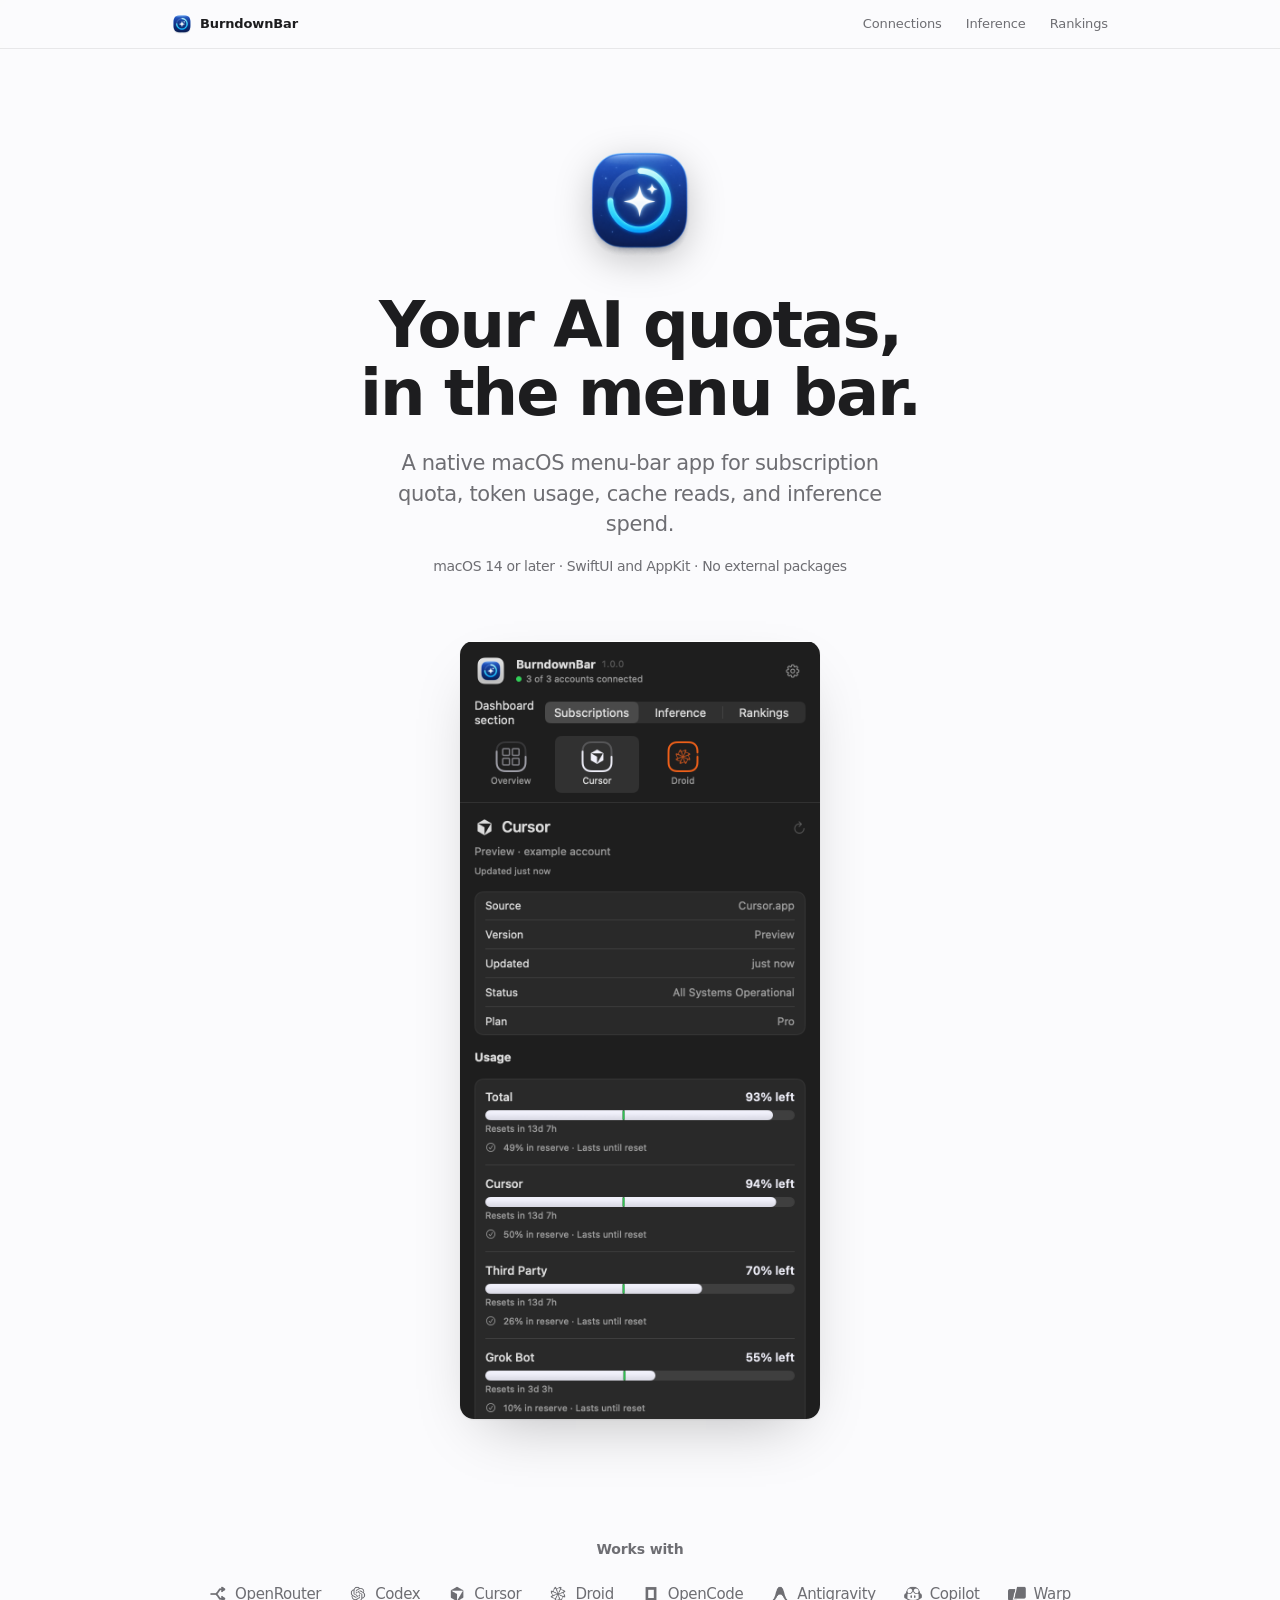
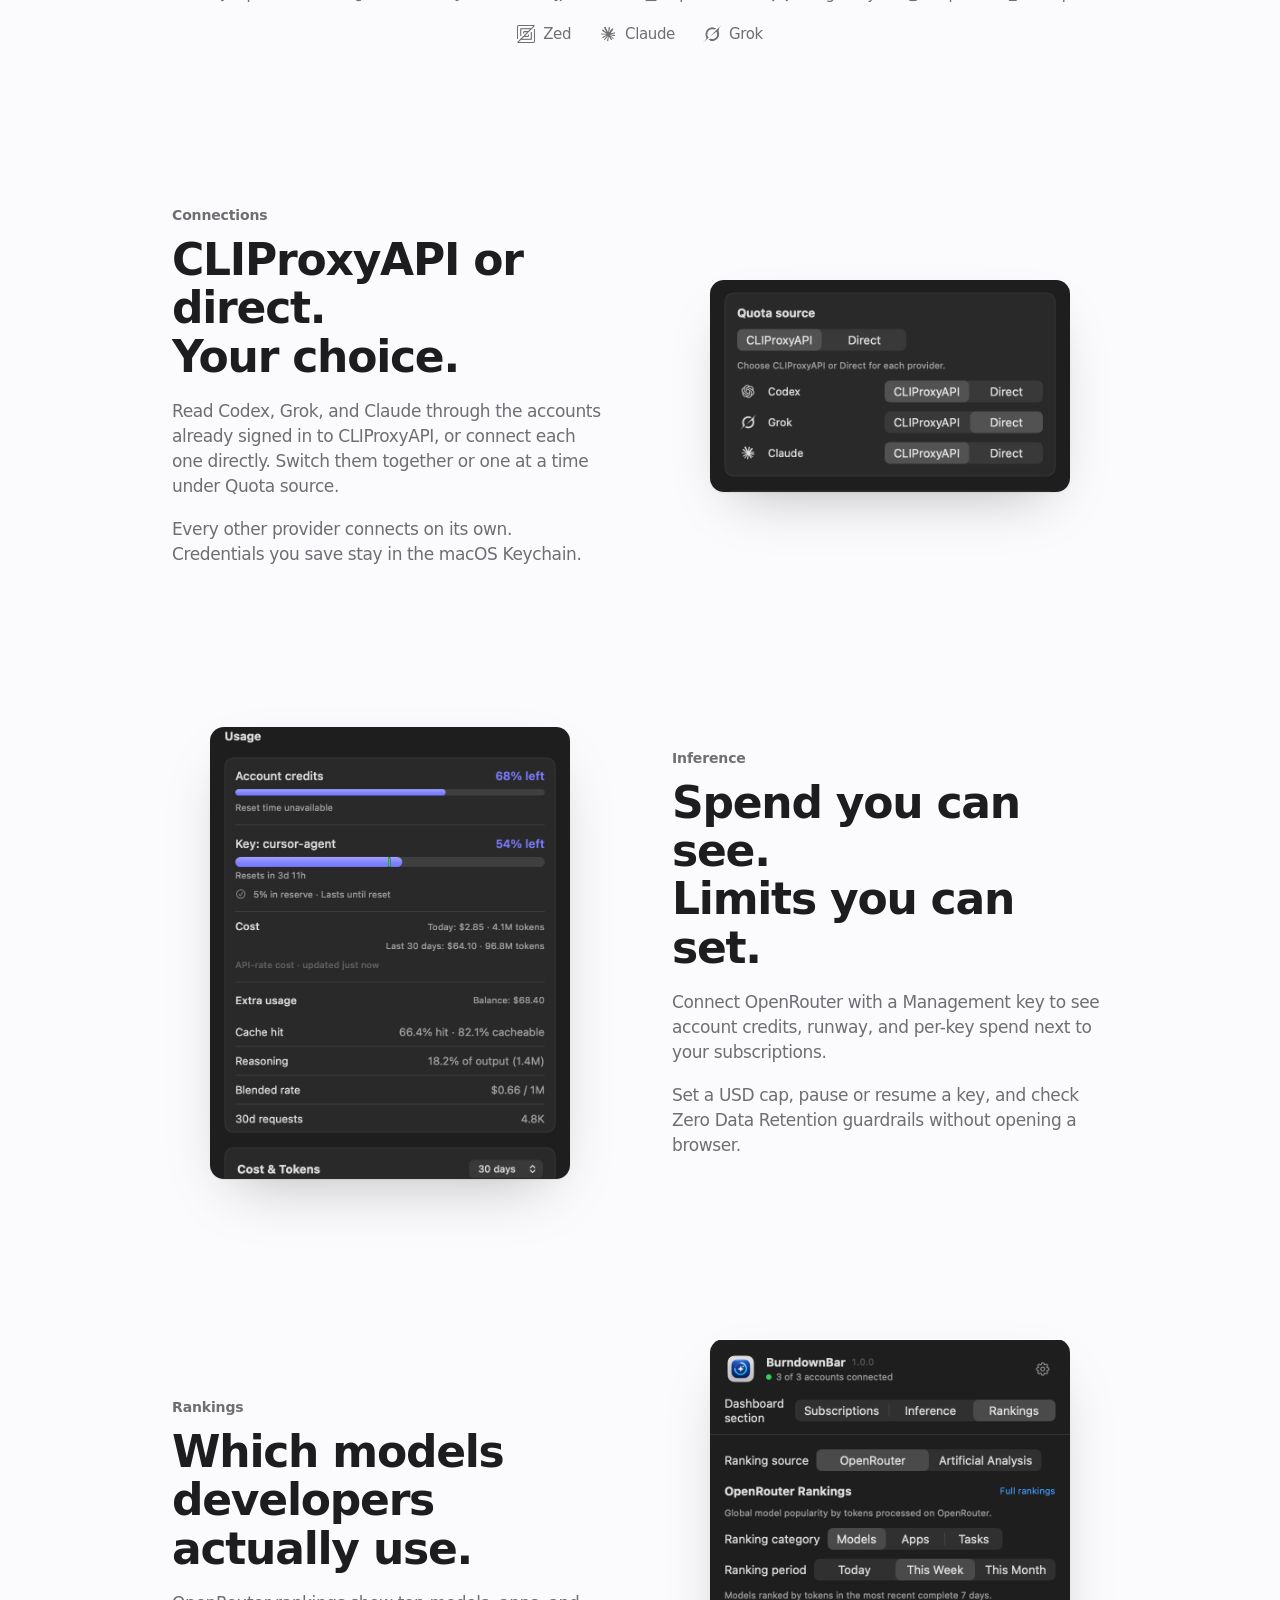
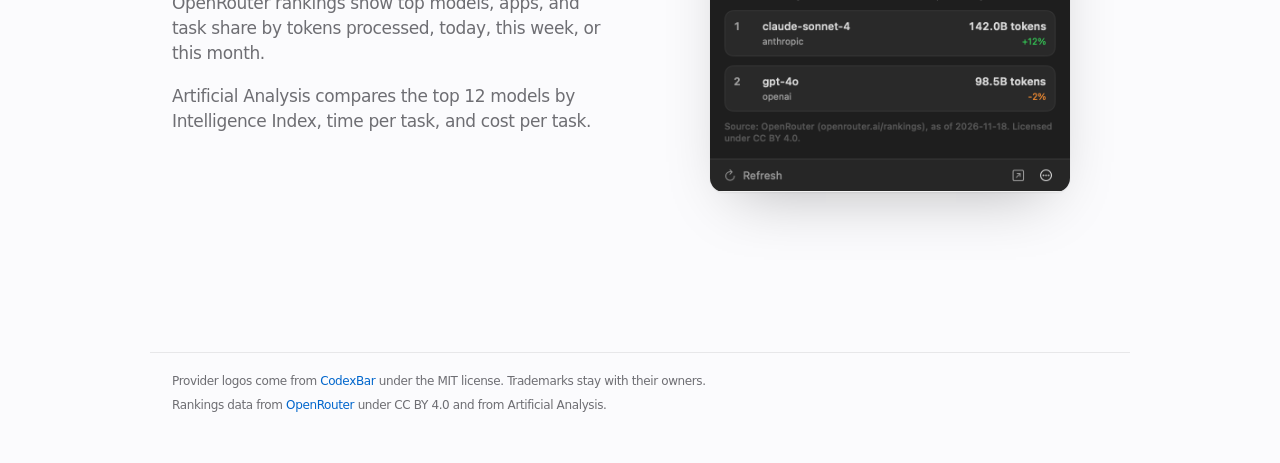
==== site/index.html @ 6856c111 "Add static developer website with Cloudflare publish setup Co-authored-by: Cursor <cursoragent@curso" ====
<!DOCTYPE html>
<html lang="en">
<head>
  <meta charset="utf-8">
  <meta name="viewport" content="width=device-width, initial-scale=1">
  <title>BurndownBar</title>
  <meta name="description" content="A native macOS menu-bar app for subscription quota, token usage, cache reads, and inference spend.">
  <meta name="color-scheme" content="light dark">
  <link rel="icon" href="images/app-icon.png">
  <link rel="stylesheet" href="site.css">
</head>
<body>
  <nav class="bar">
    <div class="bar-inner">
      <a class="brand" href="#top">
        <img src="images/app-icon.png" alt="" width="20" height="20">
        BurndownBar
      </a>
      <div class="links">
        <a href="#sources">Connections</a>
        <a href="#inference">Inference</a>
        <a href="#rankings">Rankings</a>
      </div>
    </div>
  </nav>

  <main id="top">
    <header class="hero">
      <img class="hero-icon" src="images/app-icon.png" alt="" width="112" height="112">
      <h1>Your AI quotas,<br>in the menu bar.</h1>
      <p class="lede">A native macOS menu-bar app for subscription quota, token usage, cache reads, and inference spend.</p>
      <p class="meta">macOS 14 or later · SwiftUI and AppKit · No external packages</p>
      <figure class="shot hero-shot">
        <div class="window crop crop-overview">
          <img src="images/screenshots/cursor.png?v=1.0.0" alt="Subscriptions — Cursor quota bars and reset countdowns" width="796" height="2856">
        </div>
      </figure>
    </header>

    <section class="providers" aria-label="Supported providers">
      <p class="eyebrow">Works with</p>
      <ul>
        <li><span class="logo" style="--icon: url(images/providers/openrouter.png)"></span>OpenRouter</li>
        <li><span class="logo" style="--icon: url(images/providers/codex.png)"></span>Codex</li>
        <li><span class="logo" style="--icon: url(images/providers/cursor.png)"></span>Cursor</li>
        <li><span class="logo" style="--icon: url(images/providers/factory.png)"></span>Droid</li>
        <li><span class="logo" style="--icon: url(images/providers/opencode.png)"></span>OpenCode</li>
        <li><span class="logo" style="--icon: url(images/providers/antigravity.png)"></span>Antigravity</li>
        <li><span class="logo" style="--icon: url(images/providers/copilot.png)"></span>Copilot</li>
        <li><span class="logo" style="--icon: url(images/providers/warp.png)"></span>Warp</li>
        <li><span class="logo" style="--icon: url(images/providers/zed.png)"></span>Zed</li>
        <li><span class="logo" style="--icon: url(images/providers/claude.png)"></span>Claude</li>
        <li><span class="logo" style="--icon: url(images/providers/grok.png)"></span>Grok</li>
      </ul>
    </section>

    <section class="feature" id="sources">
      <div class="copy">
        <p class="eyebrow">Connections</p>
        <h2>CLIProxyAPI or direct.<br>Your choice.</h2>
        <p>Read Codex, Grok, and Claude through the accounts already signed in to CLIProxyAPI, or connect each one directly. Switch them together or one at a time under Quota source.</p>
        <p>Every other provider connects on its own. Credentials you save stay in the macOS Keychain.</p>
      </div>
      <figure class="shot">
        <div class="window crop crop-sources">
          <img src="images/screenshots/preferences.png?v=1.0.0" alt="Preferences — Quota source set per provider" width="796" height="2312">
        </div>
      </figure>
    </section>

    <section class="feature reverse" id="inference">
      <div class="copy">
        <p class="eyebrow">Inference</p>
        <h2>Spend you can see.<br>Limits you can set.</h2>
        <p>Connect OpenRouter with a Management key to see account credits, runway, and per-key spend next to your subscriptions.</p>
        <p>Set a USD cap, pause or resume a key, and check Zero Data Retention guardrails without opening a browser.</p>
      </div>
      <figure class="shot">
        <div class="window crop crop-inference">
          <img src="images/screenshots/openrouter.png?v=1.0.0" alt="OpenRouter — Credits and key quotas" width="796" height="3502">
        </div>
      </figure>
    </section>

    <section class="feature" id="rankings">
      <div class="copy">
        <p class="eyebrow">Rankings</p>
        <h2>Which models<br>developers actually use.</h2>
        <p>OpenRouter rankings show top models, apps, and task share by tokens processed, today, this week, or this month.</p>
        <p>Artificial Analysis compares the top 12 models by Intelligence Index, time per task, and cost per task.</p>
      </div>
      <figure class="shot">
        <div class="window">
          <img src="images/screenshots/rankings.png?v=1.0.0" alt="Rankings — OpenRouter and Artificial Analysis sources" width="796" height="1002">
        </div>
      </figure>
    </section>
  </main>

  <footer>
    <p>Provider logos come from <a href="https://github.com/steipete/CodexBar/tree/main/Sources/CodexBar/Resources">CodexBar</a> under the MIT license. Trademarks stay with their owners.</p>
    <p>Rankings data from <a href="https://openrouter.ai/rankings">OpenRouter</a> under CC BY 4.0 and from Artificial Analysis.</p>
  </footer>
</body>
</html>
---- site/site.css ----
:root {
  --bg: #fbfbfd;
  --surface: #ffffff;
  --text: #1d1d1f;
  --muted: #6e6e73;
  --hairline: rgba(0, 0, 0, 0.08);
  --bar: rgba(251, 251, 253, 0.72);
  --link: #0066cc;
  --shadow: 0 1px 2px rgba(0, 0, 0, 0.06), 0 24px 60px -24px rgba(0, 0, 0, 0.28);
}

@media (prefers-color-scheme: dark) {
  :root {
    --bg: #000000;
    --surface: #161617;
    --text: #f5f5f7;
    --muted: #86868b;
    --hairline: rgba(255, 255, 255, 0.1);
    --bar: rgba(22, 22, 23, 0.72);
    --link: #2997ff;
    --shadow: 0 0 0 1px rgba(255, 255, 255, 0.06), 0 24px 60px -24px rgba(0, 0, 0, 0.9);
  }
}

* { box-sizing: border-box; }

html { scroll-behavior: smooth; scroll-padding-top: 64px; }

body {
  margin: 0;
  background: var(--bg);
  color: var(--text);
  font: 17px/1.47 -apple-system, BlinkMacSystemFont, "SF Pro Text", ui-sans-serif, system-ui, sans-serif;
  letter-spacing: -0.022em;
  -webkit-font-smoothing: antialiased;
}

h1, h2, p, ul, figure { margin: 0; }

a { color: var(--link); text-decoration: none; }
a:hover { text-decoration: underline; }

/* Menu bar */

.bar {
  position: sticky;
  top: 0;
  z-index: 10;
  background: var(--bar);
  backdrop-filter: saturate(180%) blur(20px);
  -webkit-backdrop-filter: saturate(180%) blur(20px);
  border-bottom: 1px solid var(--hairline);
}

.bar-inner {
  max-width: 980px;
  height: 48px;
  margin: 0 auto;
  padding: 0 22px;
  display: flex;
  align-items: center;
  justify-content: space-between;
  font-size: 13px;
  letter-spacing: -0.01em;
}

.brand {
  display: flex;
  align-items: center;
  gap: 8px;
  color: var(--text);
  font-weight: 600;
}

.links { display: flex; gap: 24px; }
.links a { color: var(--muted); }
.links a:hover { color: var(--text); text-decoration: none; }

/* Hero */

.hero {
  padding: 96px 22px 0;
  text-align: center;
}

.hero-icon {
  width: 112px;
  height: 112px;
  filter: drop-shadow(0 10px 18px rgba(0, 0, 0, 0.22));
}

h1 {
  margin-top: 28px;
  font-size: clamp(40px, 7vw, 64px);
  line-height: 1.06;
  font-weight: 600;
  letter-spacing: -0.03em;
}

.lede {
  max-width: 34rem;
  margin: 20px auto 0;
  font-size: clamp(19px, 2.2vw, 21px);
  color: var(--muted);
}

.meta {
  margin-top: 16px;
  font-size: 14px;
  color: var(--muted);
}

.hero-shot { margin-top: 64px; }

/* Screenshot windows */

.shot { display: flex; justify-content: center; }

.window {
  width: min(100%, 360px);
  border-radius: 14px;
  overflow: hidden;
  background: var(--surface);
  box-shadow: var(--shadow);
}

.window img {
  display: block;
  width: 100%;
  height: auto;
}

.crop img {
  height: 100%;
  object-fit: cover;
}

.crop-overview { aspect-ratio: 796 / 1720; }
.crop-overview img { object-position: 50% 0; }

.crop-sources { aspect-ratio: 796 / 470; }
.crop-sources img { object-position: 50% 74%; }

.crop-inference { aspect-ratio: 796 / 1000; }
.crop-inference img { object-position: 50% 36%; }

/* Providers */

.providers {
  max-width: 980px;
  margin: 120px auto 0;
  padding: 0 22px;
  text-align: center;
}

.providers ul {
  list-style: none;
  padding: 0;
  margin-top: 24px;
  display: flex;
  flex-wrap: wrap;
  justify-content: center;
  gap: 18px 28px;
}

.providers li {
  display: flex;
  align-items: center;
  gap: 8px;
  font-size: 15px;
  color: var(--muted);
}

.logo {
  width: 18px;
  height: 18px;
  background: currentColor;
  -webkit-mask: var(--icon) center / contain no-repeat;
  mask: var(--icon) center / contain no-repeat;
}

/* Features */

.eyebrow {
  font-size: 14px;
  font-weight: 600;
  color: var(--muted);
  letter-spacing: -0.01em;
}

.feature {
  max-width: 980px;
  margin: 160px auto 0;
  padding: 0 22px;
  display: grid;
  grid-template-columns: 1fr 1fr;
  align-items: center;
  gap: 64px;
}

.feature.reverse .copy { order: 2; }

.feature h2 {
  margin-top: 10px;
  font-size: clamp(32px, 4.4vw, 44px);
  line-height: 1.1;
  font-weight: 600;
  letter-spacing: -0.028em;
}

.feature .copy p:not(.eyebrow) {
  margin-top: 18px;
  color: var(--muted);
}

/* Footer */

footer {
  max-width: 980px;
  margin: 160px auto 0;
  padding: 20px 22px 48px;
  border-top: 1px solid var(--hairline);
  font-size: 12px;
  color: var(--muted);
}

footer p + p { margin-top: 6px; }

@media (max-width: 760px) {
  .links { display: none; }
  .hero { padding-top: 64px; }
  .feature {
    grid-template-columns: 1fr;
    gap: 40px;
    margin-top: 112px;
    text-align: center;
  }
  .feature.reverse .copy { order: 0; }
}
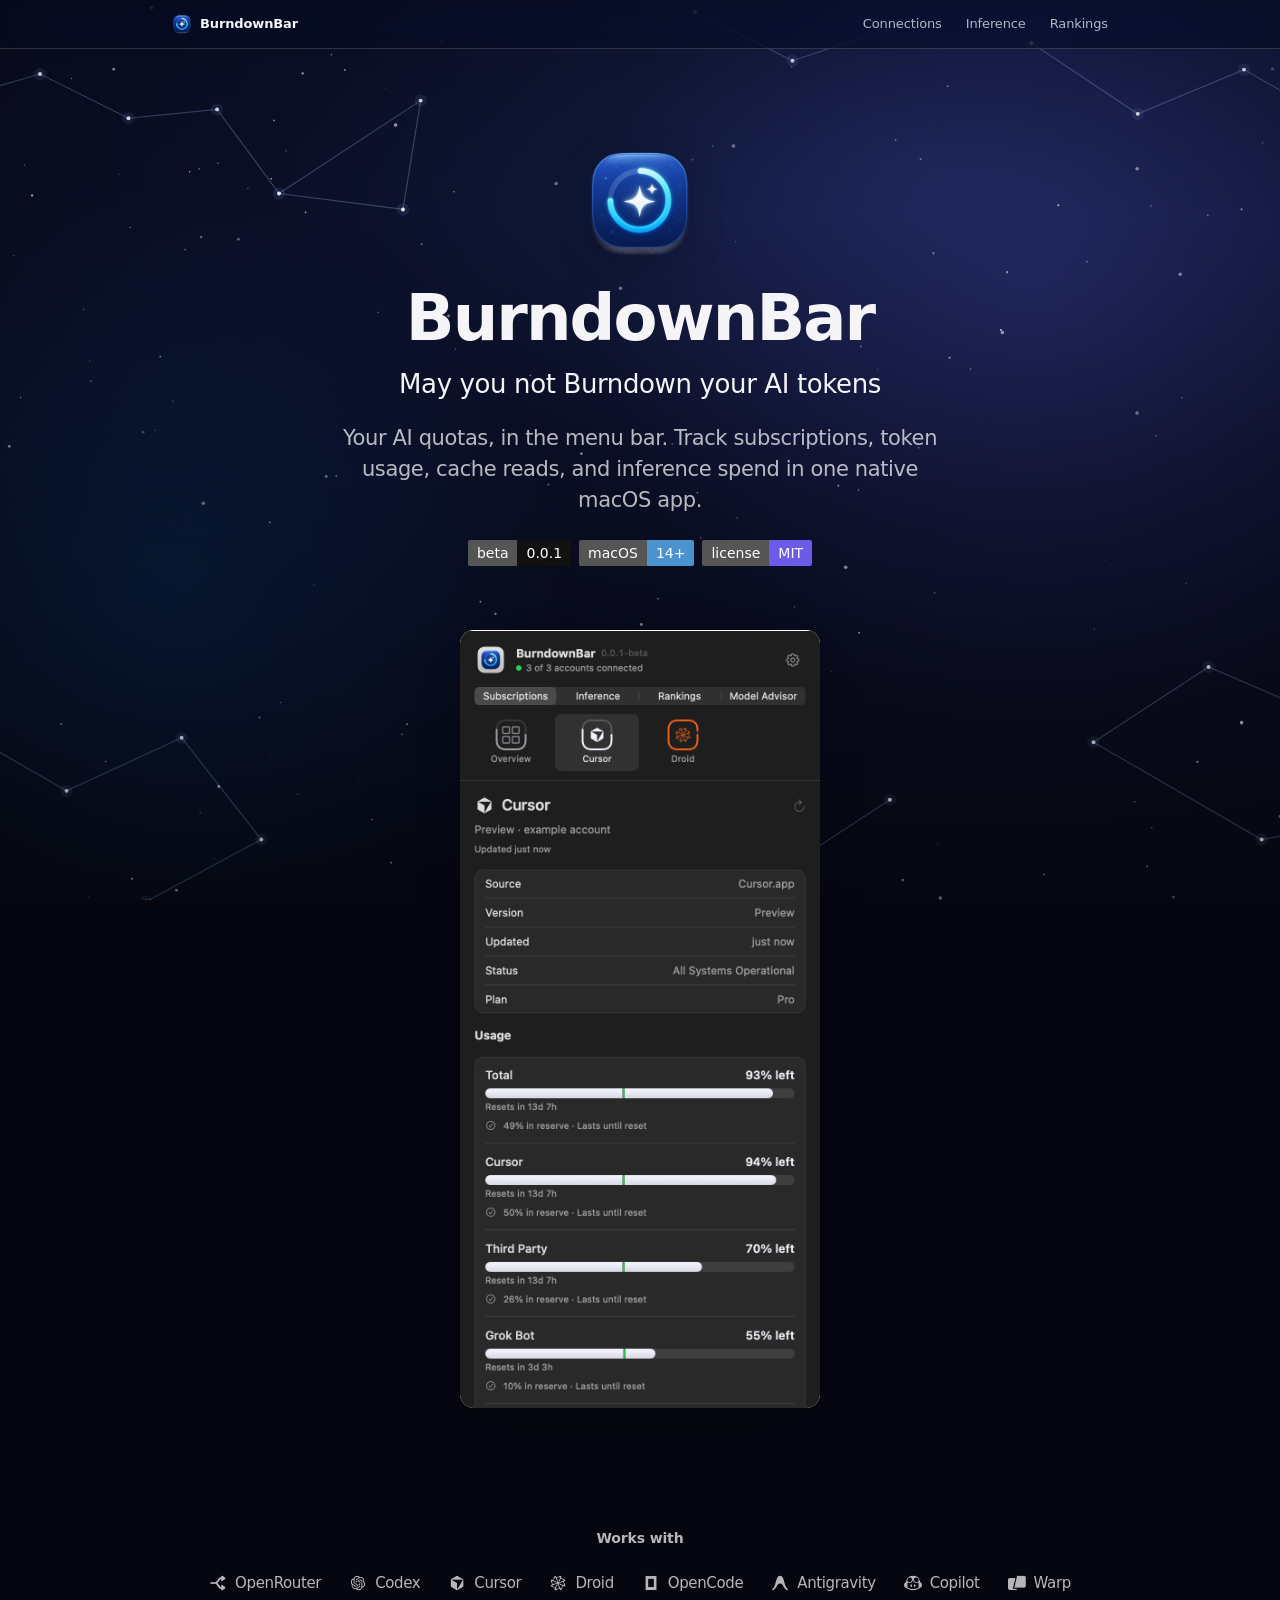
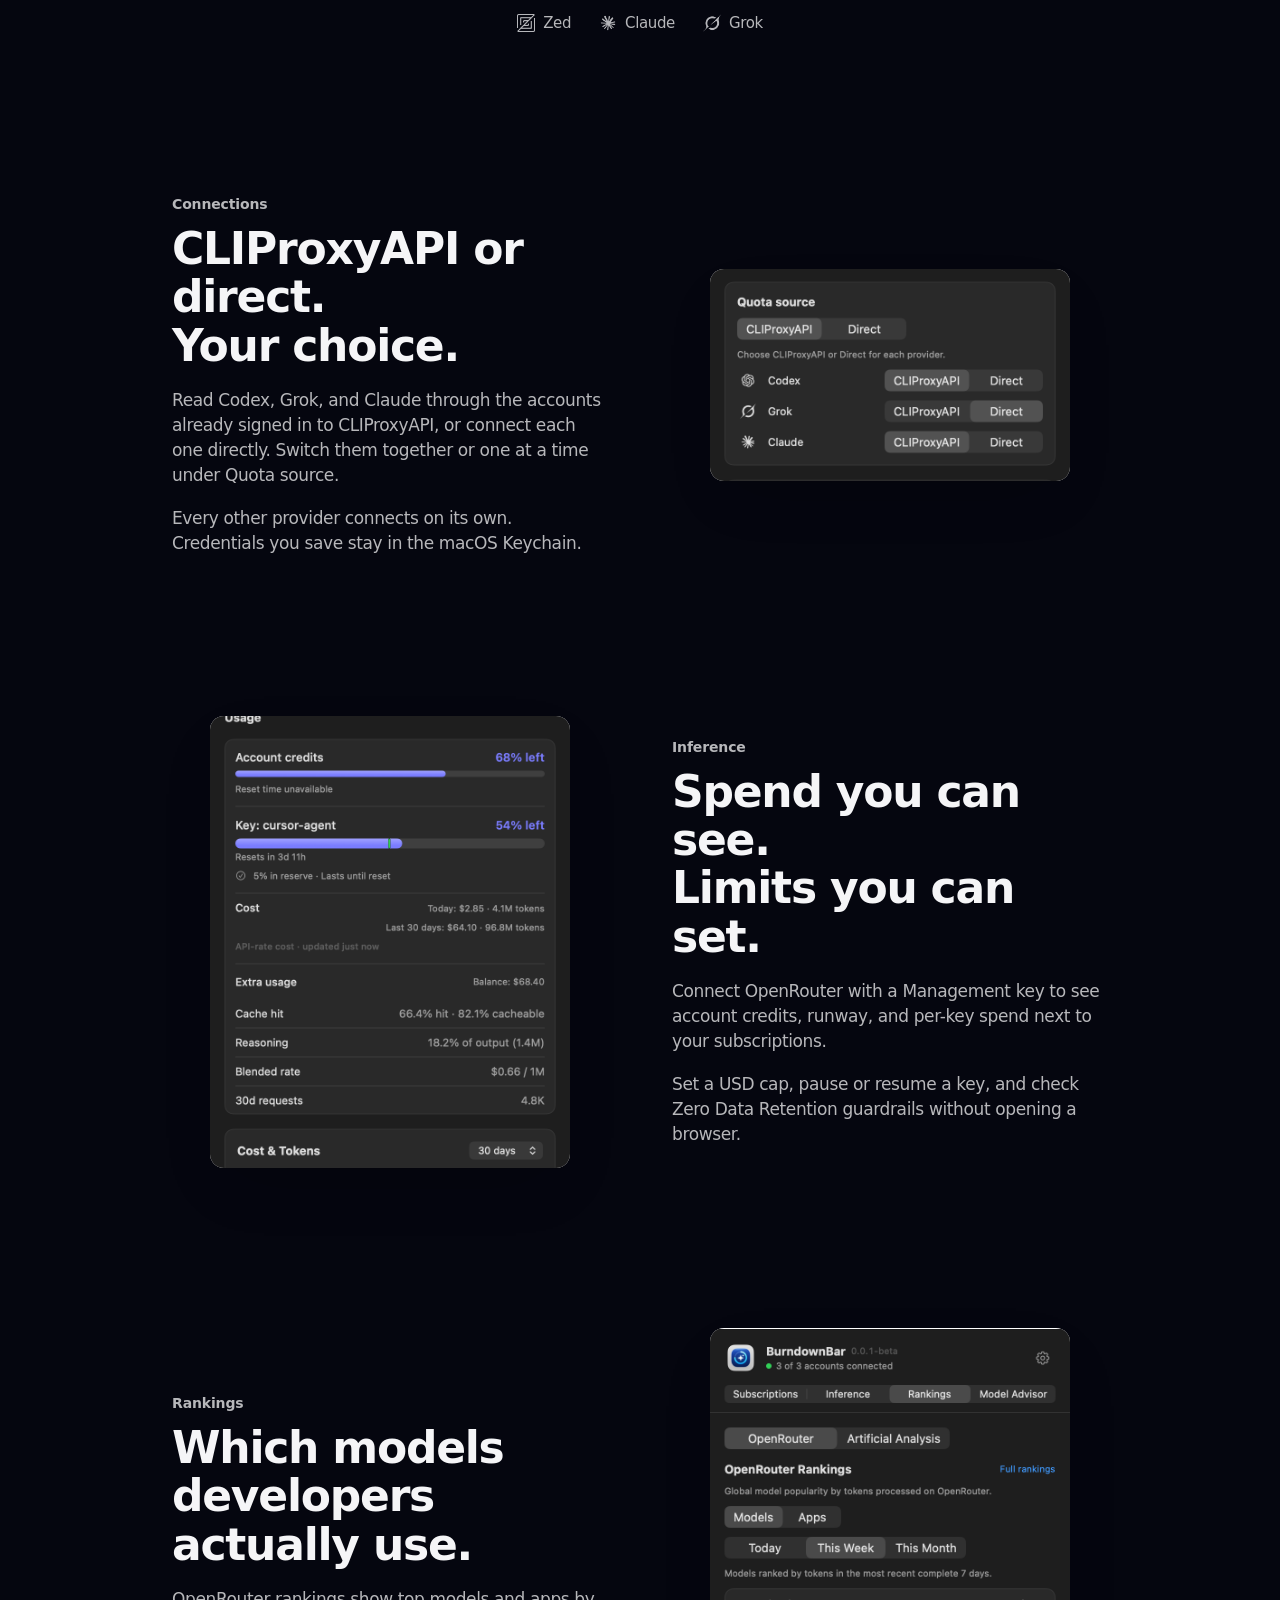
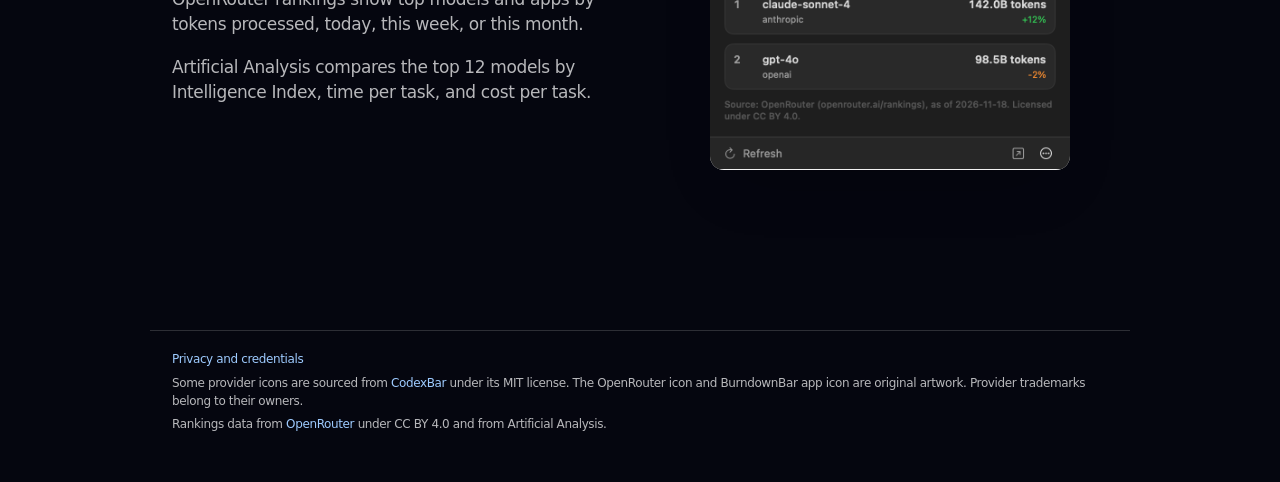
==== commit 864758e6: "Refresh website, README, and app screenshots" ====
--- a/site/index.html
+++ b/site/index.html
@@ -10,6 +10,11 @@
   <link rel="stylesheet" href="site.css">
 </head>
 <body>
+  <div class="bg" aria-hidden="true">
+    <div class="neb neb-a"></div>
+    <div class="neb neb-b"></div>
+    <img class="field" src="images/constellation.svg" alt="">
+  </div>
   <nav class="bar">
     <div class="bar-inner">
       <a class="brand" href="#top">
@@ -27,17 +32,22 @@
   <main id="top">
     <header class="hero">
       <img class="hero-icon" src="images/app-icon.png" alt="" width="112" height="112">
-      <h1>Your AI quotas,<br>in the menu bar.</h1>
-      <p class="lede">A native macOS menu-bar app for subscription quota, token usage, cache reads, and inference spend.</p>
-      <p class="meta">macOS 14 or later · SwiftUI and AppKit · No external packages</p>
+      <h1>BurndownBar</h1>
+      <p class="catchline">May you not Burndown your AI tokens</p>
+      <p class="lede">Your AI quotas, in the menu bar. Track subscriptions, token usage, cache reads, and inference spend in one native macOS app.</p>
+      <div class="badges" aria-label="App details">
+        <span class="badge"><span class="badge-label">beta</span><span class="badge-value badge-release">0.0.1</span></span>
+        <span class="badge"><span class="badge-label">macOS</span><span class="badge-value badge-macos">14+</span></span>
+        <span class="badge"><span class="badge-label">license</span><span class="badge-value badge-license">MIT</span></span>
+      </div>
       <figure class="shot hero-shot">
         <div class="window crop crop-overview">
-          <img src="images/screenshots/cursor.png?v=1.0.0" alt="Subscriptions — Cursor quota bars and reset countdowns" width="796" height="2856">
+          <img src="images/screenshots/cursor.png?v=2026-11-19" alt="Subscriptions — Cursor quota bars and reset countdowns" width="796" height="2832">
         </div>
       </figure>
     </header>
 
-    <section class="providers" aria-label="Supported providers">
+    <section class="providers reveal" aria-label="Supported providers">
       <p class="eyebrow">Works with</p>
       <ul>
         <li><span class="logo" style="--icon: url(images/providers/openrouter.png)"></span>OpenRouter</li>
@@ -54,7 +64,7 @@
       </ul>
     </section>
 
-    <section class="feature" id="sources">
+    <section class="feature reveal" id="sources">
       <div class="copy">
         <p class="eyebrow">Connections</p>
         <h2>CLIProxyAPI or direct.<br>Your choice.</h2>
@@ -63,12 +73,12 @@
       </div>
       <figure class="shot">
         <div class="window crop crop-sources">
-          <img src="images/screenshots/preferences.png?v=1.0.0" alt="Preferences — Quota source set per provider" width="796" height="2312">
+          <img src="images/screenshots/preferences.png?v=2026-11-19" alt="Preferences — Quota source set per provider" width="796" height="2312">
         </div>
       </figure>
     </section>
 
-    <section class="feature reverse" id="inference">
+    <section class="feature reverse reveal" id="inference">
       <div class="copy">
         <p class="eyebrow">Inference</p>
         <h2>Spend you can see.<br>Limits you can set.</h2>
@@ -77,28 +87,29 @@
       </div>
       <figure class="shot">
         <div class="window crop crop-inference">
-          <img src="images/screenshots/openrouter.png?v=1.0.0" alt="OpenRouter — Credits and key quotas" width="796" height="3502">
+          <img src="images/screenshots/openrouter.png?v=2026-11-19" alt="OpenRouter — Credits and key quotas" width="796" height="3478">
         </div>
       </figure>
     </section>
 
-    <section class="feature" id="rankings">
+    <section class="feature reveal" id="rankings">
       <div class="copy">
         <p class="eyebrow">Rankings</p>
         <h2>Which models<br>developers actually use.</h2>
-        <p>OpenRouter rankings show top models, apps, and task share by tokens processed, today, this week, or this month.</p>
+        <p>OpenRouter rankings show top models and apps by tokens processed, today, this week, or this month.</p>
         <p>Artificial Analysis compares the top 12 models by Intelligence Index, time per task, and cost per task.</p>
       </div>
       <figure class="shot">
         <div class="window">
-          <img src="images/screenshots/rankings.png?v=1.0.0" alt="Rankings — OpenRouter and Artificial Analysis sources" width="796" height="1002">
+          <img src="images/screenshots/rankings.png?v=2026-11-19" alt="Rankings — OpenRouter and Artificial Analysis sources" width="796" height="978">
         </div>
       </figure>
     </section>
   </main>
 
-  <footer>
-    <p>Provider logos come from <a href="https://github.com/steipete/CodexBar/tree/main/Sources/CodexBar/Resources">CodexBar</a> under the MIT license. Trademarks stay with their owners.</p>
+  <footer class="reveal">
+    <p><a href="https://github.com/patel-of-thought/burndown-bar/blob/main/docs/PRIVACY.md">Privacy and credentials</a></p>
+    <p>Some provider icons are sourced from <a href="https://github.com/steipete/CodexBar/tree/main/Sources/CodexBar/Resources">CodexBar</a> under its MIT license. The OpenRouter icon and BurndownBar app icon are original artwork. Provider trademarks belong to their owners.</p>
     <p>Rankings data from <a href="https://openrouter.ai/rankings">OpenRouter</a> under CC BY 4.0 and from Artificial Analysis.</p>
   </footer>
 </body>
--- a/site/site.css
+++ b/site/site.css
@@ -2,10 +2,10 @@
   --bg: #fbfbfd;
   --surface: #ffffff;
   --text: #1d1d1f;
-  --muted: #6e6e73;
-  --hairline: rgba(0, 0, 0, 0.08);
-  --bar: rgba(251, 251, 253, 0.72);
-  --link: #0066cc;
+  --muted: rgba(245, 245, 247, 0.74);
+  --hairline: rgba(255, 255, 255, 0.16);
+  --bar: rgba(7, 11, 24, 0.55);
+  --link: #9ecbff;
   --shadow: 0 1px 2px rgba(0, 0, 0, 0.06), 0 24px 60px -24px rgba(0, 0, 0, 0.28);
 }
 
@@ -24,12 +24,16 @@
 
 * { box-sizing: border-box; }
 
-html { scroll-behavior: smooth; scroll-padding-top: 64px; }
+html {
+  scroll-behavior: smooth;
+  scroll-padding-top: 64px;
+  background: #05060f;
+}
 
 body {
   margin: 0;
-  background: var(--bg);
-  color: var(--text);
+  background: transparent;
+  color: #f5f5f7;
   font: 17px/1.47 -apple-system, BlinkMacSystemFont, "SF Pro Text", ui-sans-serif, system-ui, sans-serif;
   letter-spacing: -0.022em;
   -webkit-font-smoothing: antialiased;
@@ -39,6 +43,51 @@
 
 a { color: var(--link); text-decoration: none; }
 a:hover { text-decoration: underline; }
+
+/* Launch film */
+
+.bg {
+  position: fixed;
+  inset: 0;
+  z-index: -1;
+  overflow: hidden;
+  background: radial-gradient(120% 90% at 72% 18%, #17224e 0%, #0b1029 42%, #05060f 100%);
+}
+
+.neb, .field { position: absolute; }
+
+.neb-a {
+  left: 46%;
+  top: -18%;
+  width: 70vw;
+  height: 70vw;
+  border-radius: 50%;
+  background: radial-gradient(closest-side, rgba(94, 92, 230, 0.22), rgba(94, 92, 230, 0));
+}
+
+.neb-b {
+  left: -18%;
+  bottom: -10%;
+  width: 62vw;
+  height: 62vw;
+  border-radius: 50%;
+  background: radial-gradient(closest-side, rgba(10, 132, 255, 0.14), rgba(10, 132, 255, 0));
+}
+
+.field {
+  left: -4%;
+  top: -8%;
+  width: 118%;
+  height: 118%;
+  object-fit: cover;
+}
+
+.bg::after {
+  content: "";
+  position: absolute;
+  inset: 0;
+  background: linear-gradient(180deg, rgba(5, 6, 15, 0.28), rgba(5, 6, 15, 0.08) 24%, rgba(5, 6, 15, 0.42));
+}
 
 /* Menu bar */
 
@@ -46,7 +95,7 @@
   position: sticky;
   top: 0;
   z-index: 10;
-  background: var(--bar);
+  background: rgba(7, 11, 24, 0.55);
   backdrop-filter: saturate(180%) blur(20px);
   -webkit-backdrop-filter: saturate(180%) blur(20px);
   border-bottom: 1px solid var(--hairline);
@@ -68,19 +117,22 @@
   display: flex;
   align-items: center;
   gap: 8px;
-  color: var(--text);
+  color: #f5f5f7;
   font-weight: 600;
 }
 
 .links { display: flex; gap: 24px; }
-.links a { color: var(--muted); }
-.links a:hover { color: var(--text); text-decoration: none; }
+.links a { color: rgba(245, 245, 247, 0.72); }
+.links a:hover { color: #f5f5f7; text-decoration: none; }
 
 /* Hero */
 
 .hero {
   padding: 96px 22px 0;
   text-align: center;
+  display: flex;
+  flex-direction: column;
+  align-items: center;
 }
 
 .hero-icon {
@@ -97,17 +149,47 @@
   letter-spacing: -0.03em;
 }
 
+.catchline {
+  margin-top: 12px;
+  font-size: clamp(20px, 2.8vw, 26px);
+  font-weight: 500;
+}
+
 .lede {
-  max-width: 34rem;
+  max-width: 38rem;
   margin: 20px auto 0;
   font-size: clamp(19px, 2.2vw, 21px);
   color: var(--muted);
 }
 
-.meta {
-  margin-top: 16px;
+.badges {
+  display: flex;
+  flex-wrap: wrap;
+  justify-content: center;
+  gap: 8px;
+  margin-top: 24px;
   font-size: 14px;
-  color: var(--muted);
+  line-height: 1;
+  letter-spacing: 0;
+}
+
+.badge {
+  display: inline-flex;
+  overflow: hidden;
+  border-radius: 2px;
+  color: #fff;
+  white-space: nowrap;
+}
+
+.badge-label, .badge-value { padding: 6px 9px; }
+.badge-label { background: #555; }
+.badge-release { background: #111; }
+.badge-macos { background: #4b93cf; }
+.badge-license { background: #6b5be8; }
+
+@media (prefers-color-scheme: dark) {
+  .badge-label { background: #505055; }
+  .badge-release { background: #333338; }
 }
 
 .hero-shot { margin-top: 64px; }
@@ -225,6 +307,65 @@
 }
 
 footer p + p { margin-top: 6px; }
+
+@media (prefers-reduced-motion: no-preference) {
+  .hero {
+    animation: rise 0.9s cubic-bezier(0.2, 0.7, 0.2, 1) both;
+  }
+
+  @supports (animation-timeline: view()) {
+    .reveal {
+      animation: rise linear both;
+      animation-timeline: view();
+      animation-range: entry 0% cover 32%;
+    }
+
+    .feature .copy {
+      animation: rise linear both;
+      animation-timeline: view();
+      animation-range: entry 0% cover 28%;
+    }
+
+    .feature .shot {
+      animation: lift linear both;
+      animation-timeline: view();
+      animation-range: entry 12% cover 42%;
+    }
+
+    .providers li {
+      animation: rise linear both;
+      animation-timeline: view();
+      animation-range: entry 0% cover 24%;
+    }
+
+    .providers li:nth-child(2) { animation-range: entry 4% cover 28%; }
+    .providers li:nth-child(3) { animation-range: entry 8% cover 32%; }
+    .providers li:nth-child(4) { animation-range: entry 12% cover 36%; }
+    .providers li:nth-child(5) { animation-range: entry 16% cover 40%; }
+    .providers li:nth-child(n + 6) { animation-range: entry 20% cover 44%; }
+
+    .field {
+      animation: drift linear both;
+      animation-timeline: scroll(root);
+    }
+  }
+}
+
+@keyframes rise {
+  from { opacity: 0; transform: translateY(36px); }
+  to { opacity: 1; transform: none; }
+}
+
+@keyframes lift {
+  from { opacity: 0; transform: translateY(64px) scale(0.96); }
+  to { opacity: 1; transform: none; }
+}
+
+@keyframes drift {
+  from { transform: scale(1.12); }
+  to { transform: scale(1.12) translateY(-7%); }
+}
+
 
 @media (max-width: 760px) {
   .links { display: none; }
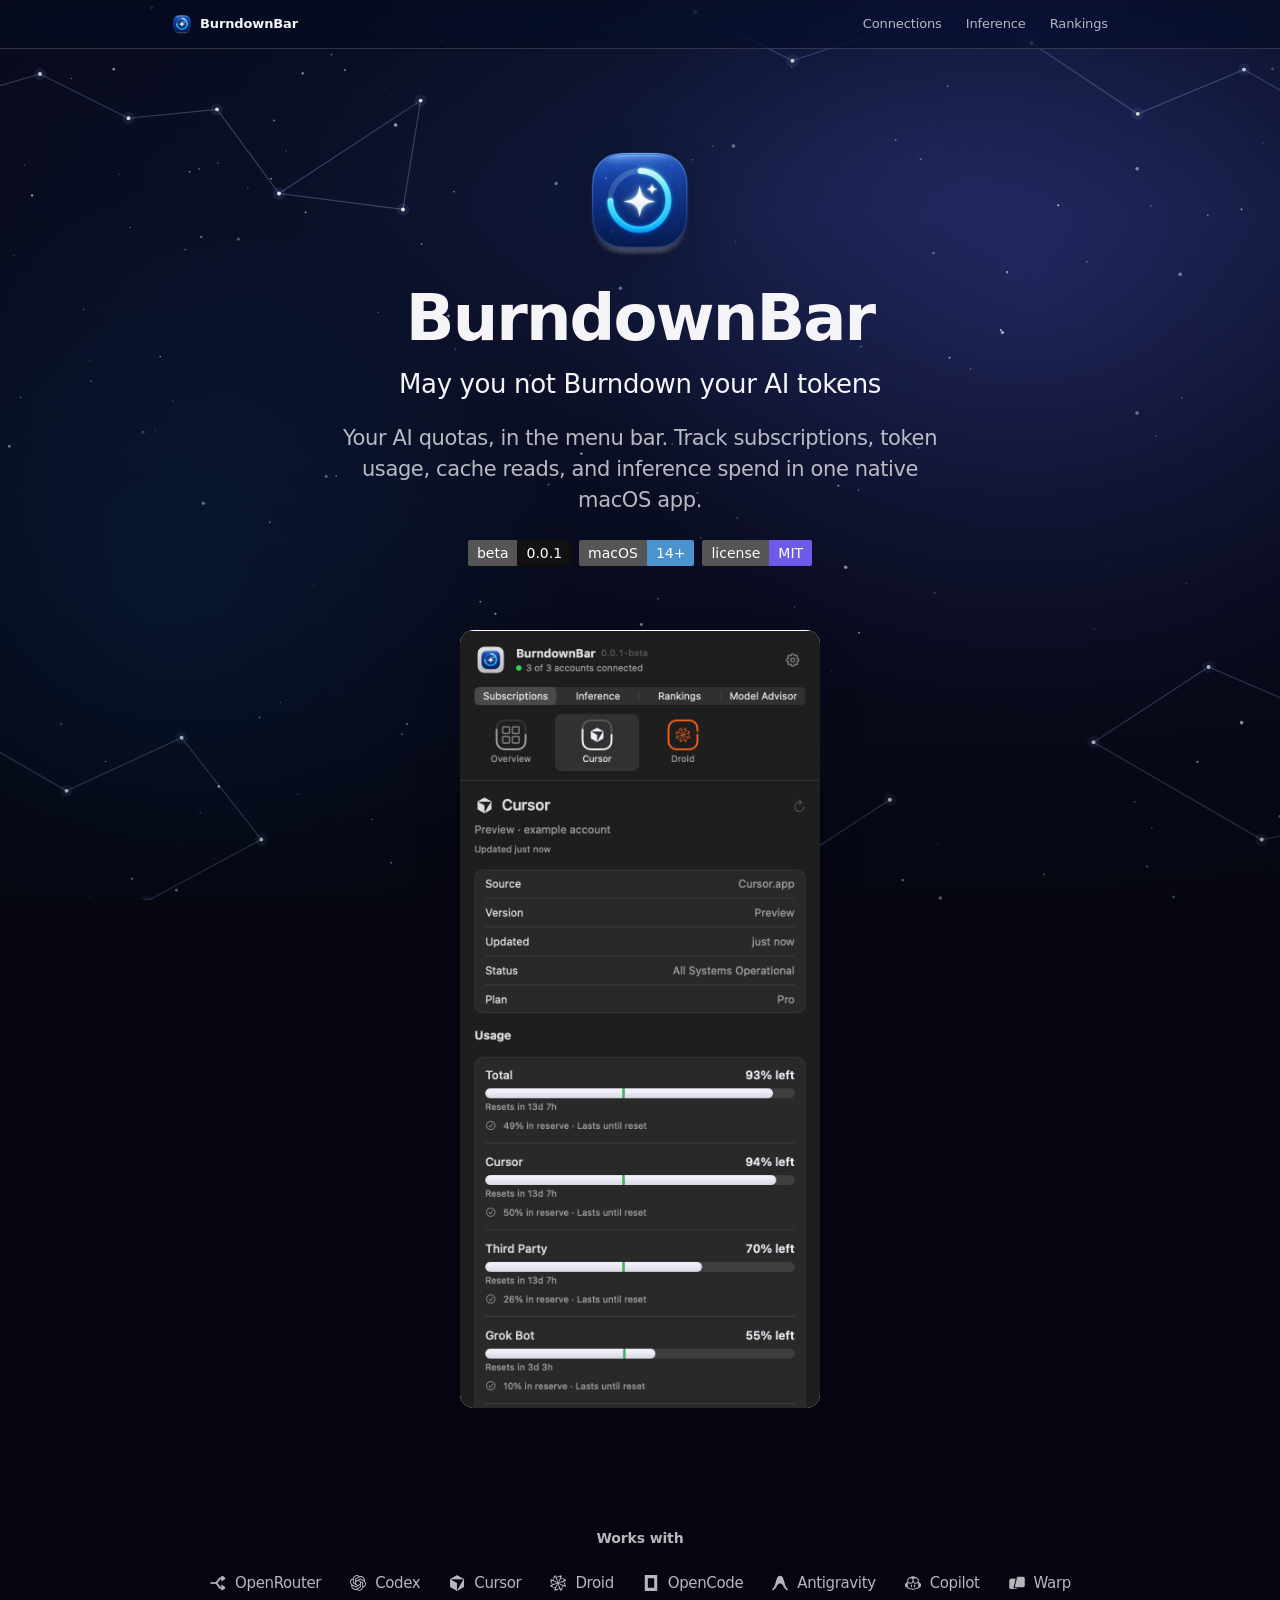
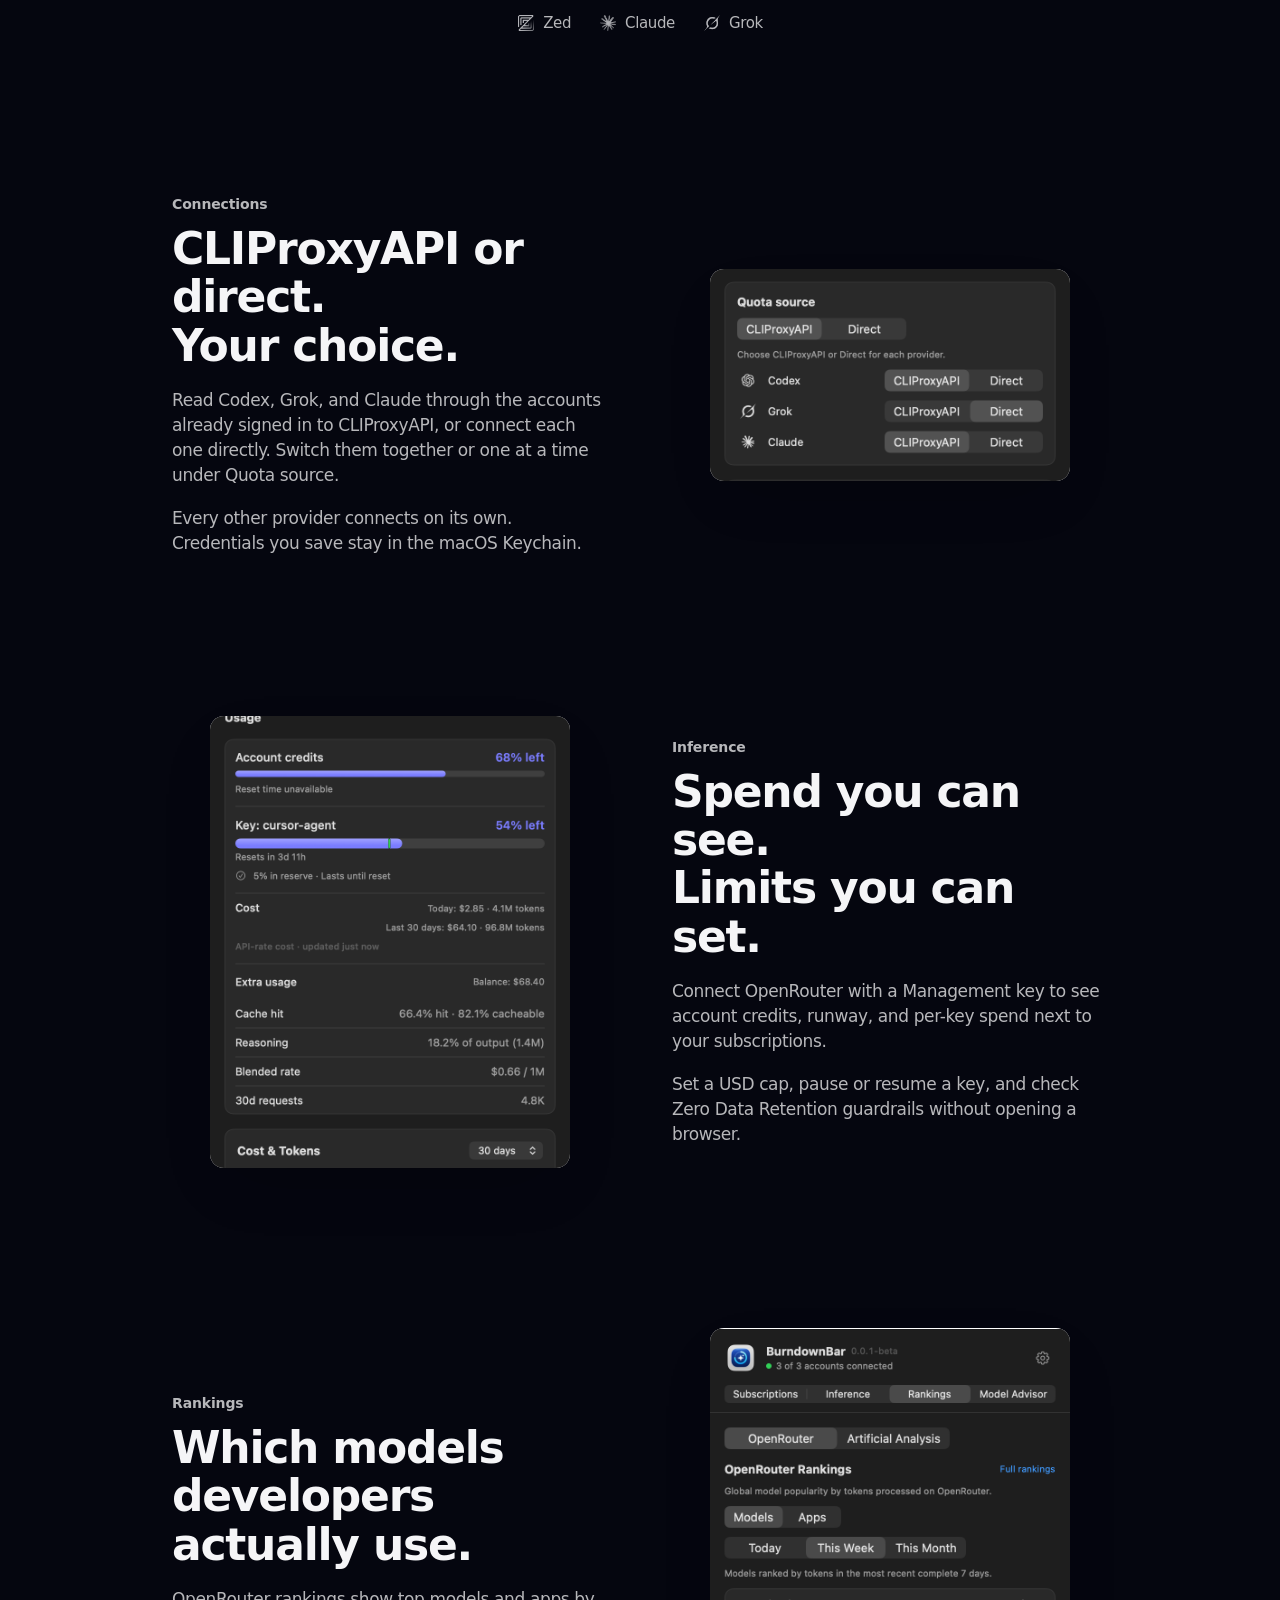
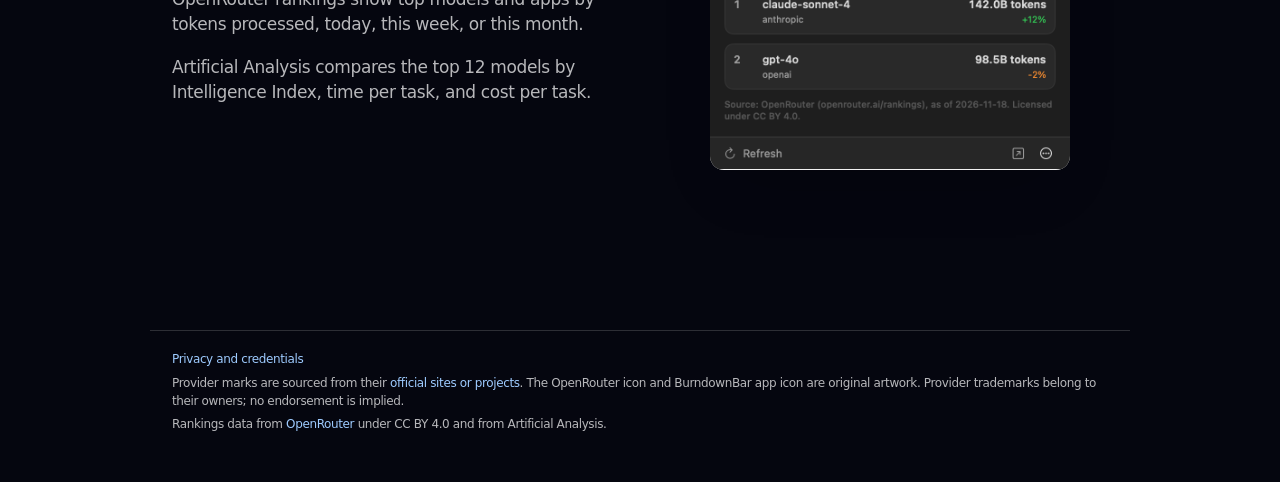
==== commit 00088303: "Update site provider marks and their attribution. Co-authored-by: Cursor <cursoragent@cursor.com>" ====
--- a/site/index.html
+++ b/site/index.html
@@ -109,7 +109,7 @@
 
   <footer class="reveal">
     <p><a href="https://github.com/patel-of-thought/burndown-bar/blob/main/docs/PRIVACY.md">Privacy and credentials</a></p>
-    <p>Some provider icons are sourced from <a href="https://github.com/steipete/CodexBar/tree/main/Sources/CodexBar/Resources">CodexBar</a> under its MIT license. The OpenRouter icon and BurndownBar app icon are original artwork. Provider trademarks belong to their owners.</p>
+    <p>Provider marks are sourced from their <a href="https://github.com/patel-of-thought/burndown-bar/blob/main/Assets/Providers/sources.json">official sites or projects</a>. The OpenRouter icon and BurndownBar app icon are original artwork. Provider trademarks belong to their owners; no endorsement is implied.</p>
     <p>Rankings data from <a href="https://openrouter.ai/rankings">OpenRouter</a> under CC BY 4.0 and from Artificial Analysis.</p>
   </footer>
 </body>
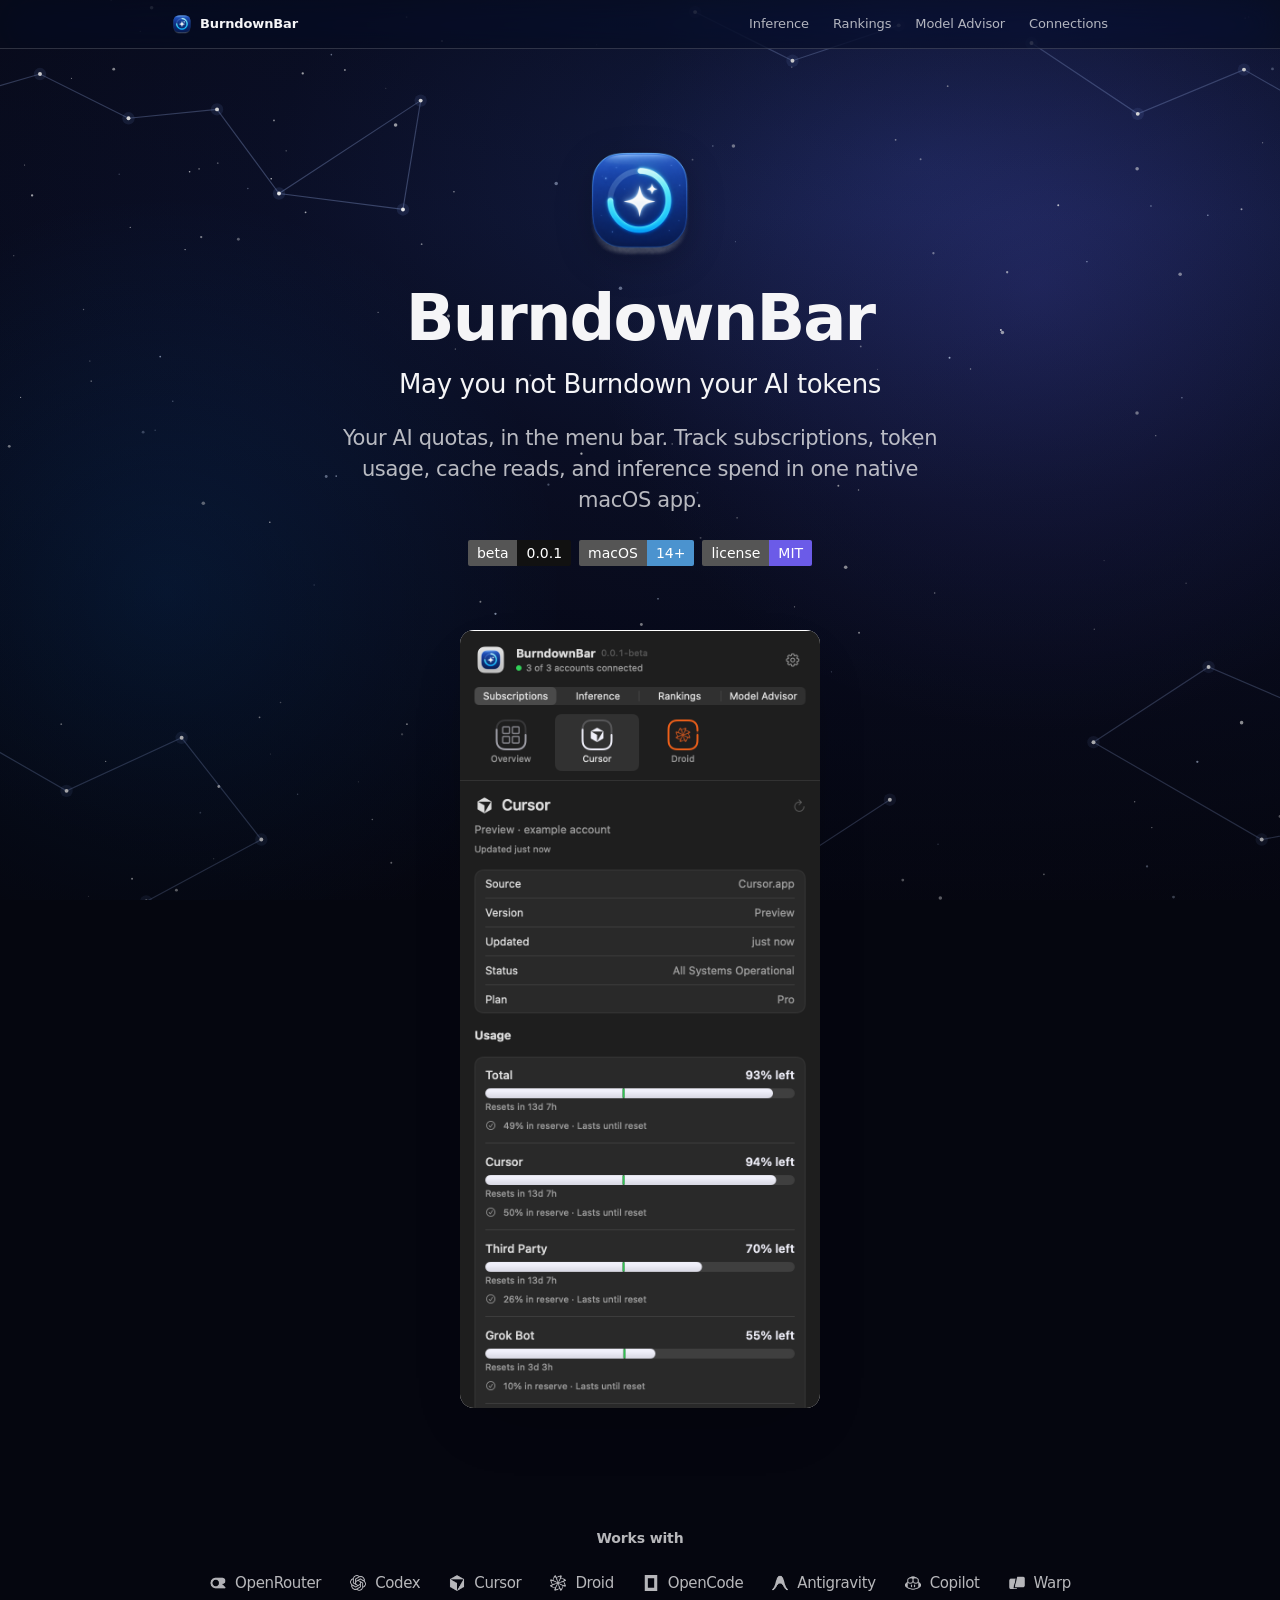
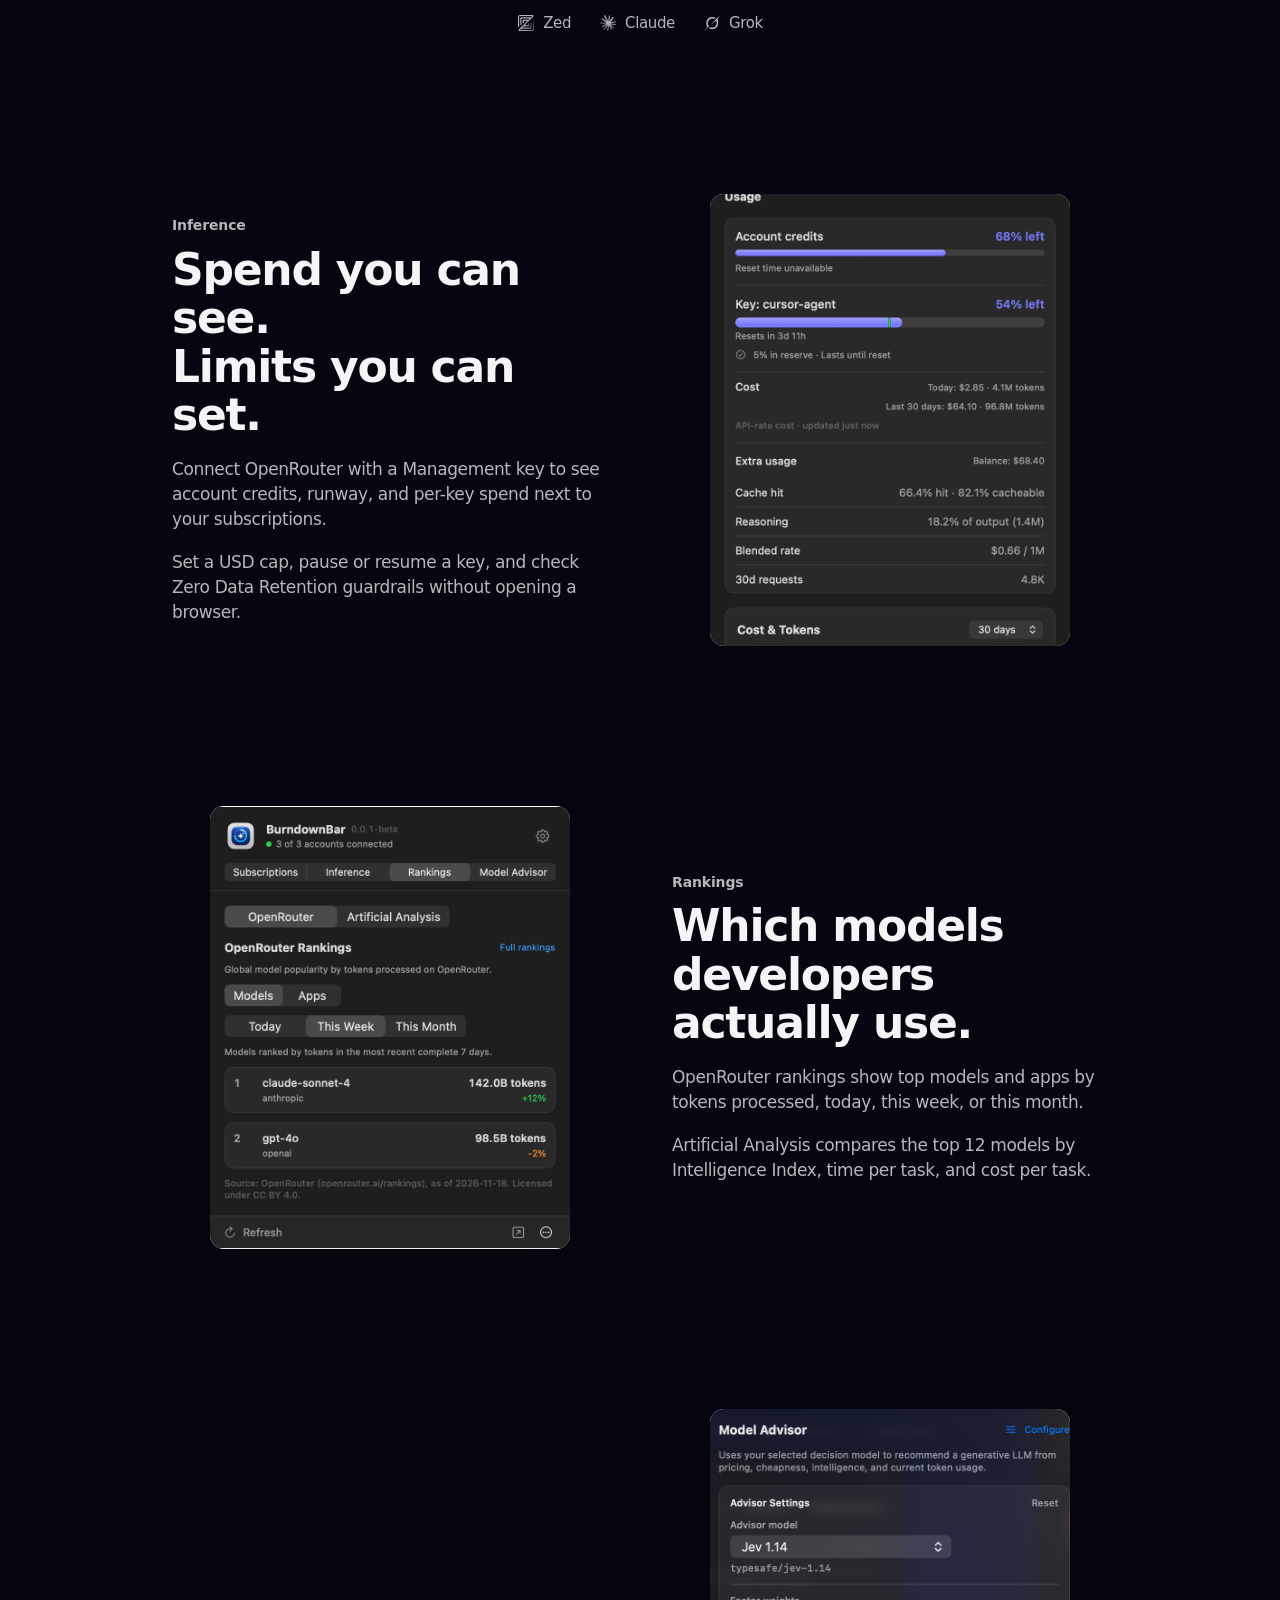
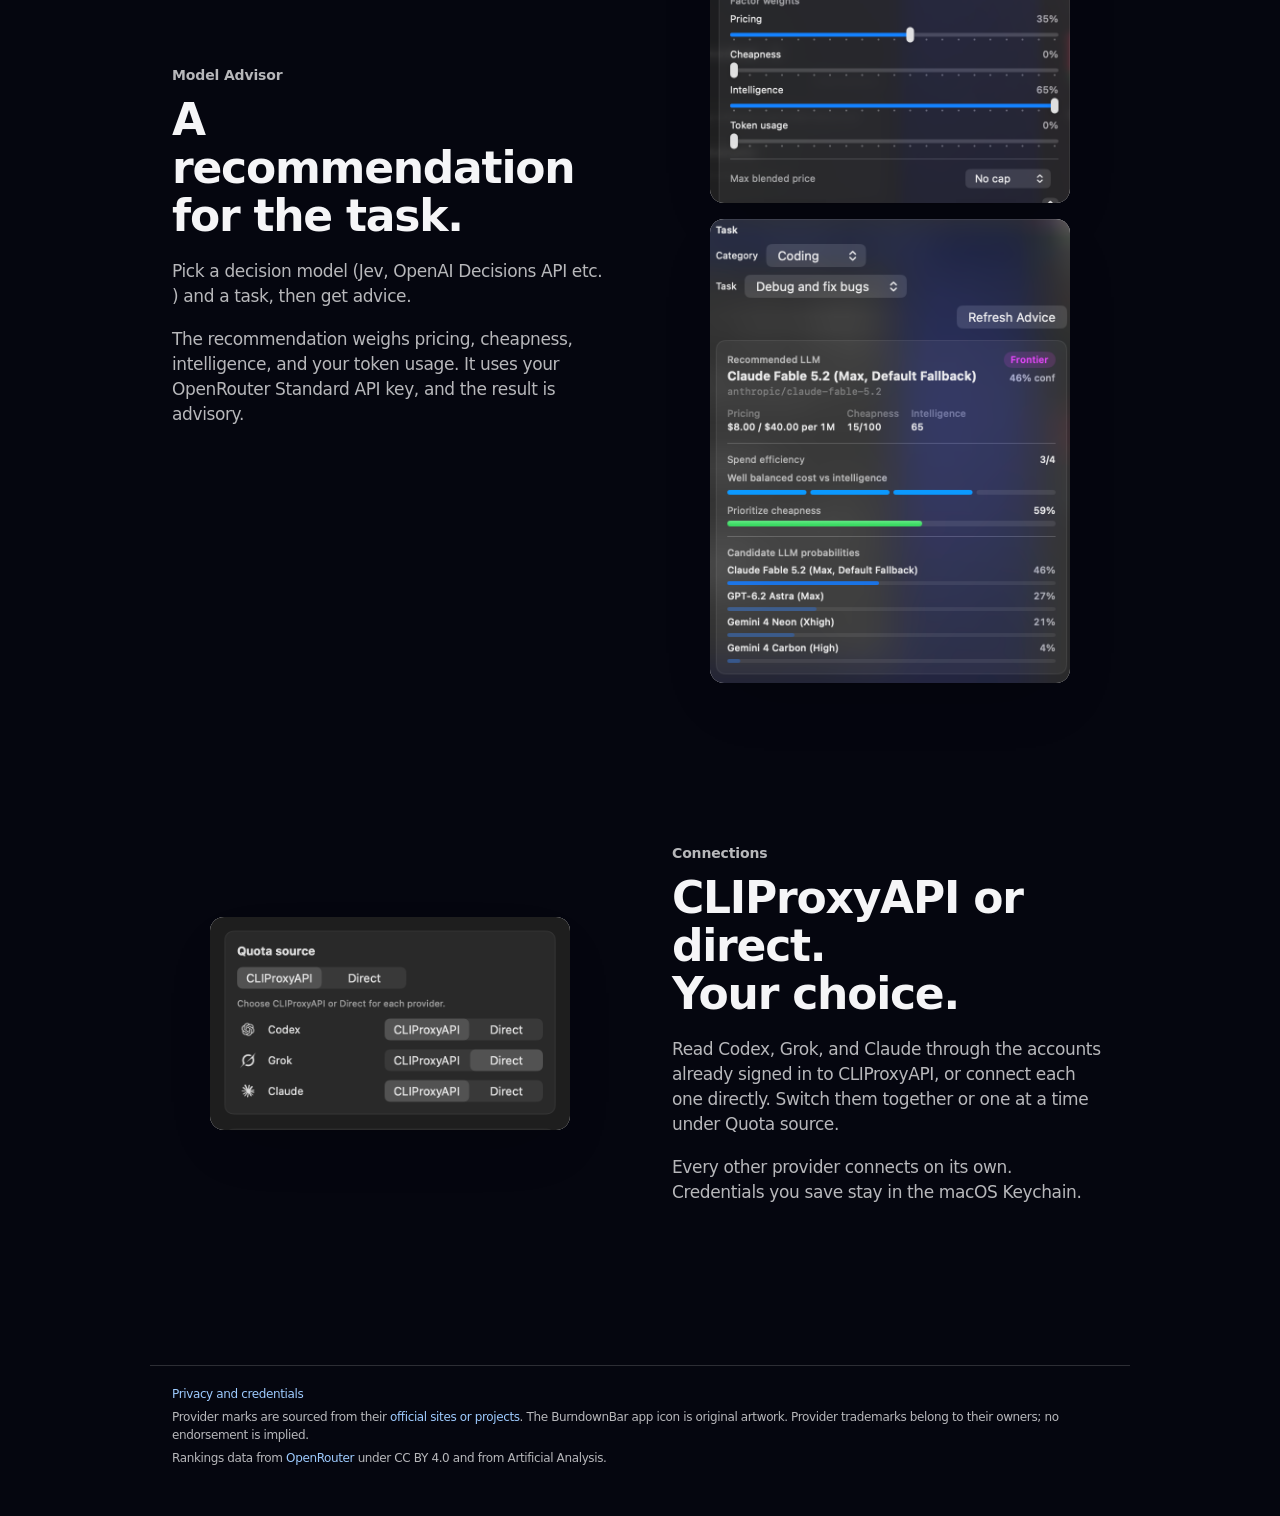
==== commit 24823517: "feat: Add Model Advisor" ====
--- a/site/index.html
+++ b/site/index.html
@@ -6,6 +6,22 @@
   <title>BurndownBar</title>
   <meta name="description" content="A native macOS menu-bar app for subscription quota, token usage, cache reads, and inference spend.">
   <meta name="color-scheme" content="light dark">
+  <link rel="canonical" href="https://patel-of-thought.github.io/burndown-bar/">
+  <meta property="og:type" content="website">
+  <meta property="og:site_name" content="BurndownBar">
+  <meta property="og:title" content="BurndownBar — Your AI quotas, in the menu bar">
+  <meta property="og:description" content="Track AI coding subscriptions, token usage, cache reads, and inference spend in one native macOS app.">
+  <meta property="og:url" content="https://patel-of-thought.github.io/burndown-bar/">
+  <meta property="og:image" content="https://patel-of-thought.github.io/burndown-bar/images/og-card.png">
+  <meta property="og:image:secure_url" content="https://patel-of-thought.github.io/burndown-bar/images/og-card.png">
+  <meta property="og:image:type" content="image/png">
+  <meta property="og:image:width" content="1200">
+  <meta property="og:image:height" content="630">
+  <meta property="og:image:alt" content="BurndownBar logo with the tagline May you not Burndown your AI tokens">
+  <meta name="twitter:card" content="summary_large_image">
+  <meta name="twitter:title" content="BurndownBar — Your AI quotas, in the menu bar">
+  <meta name="twitter:description" content="Track AI coding subscriptions, token usage, cache reads, and inference spend in one native macOS app.">
+  <meta name="twitter:image" content="https://patel-of-thought.github.io/burndown-bar/images/og-card.png">
   <link rel="icon" href="images/app-icon.png">
   <link rel="stylesheet" href="site.css">
 </head>
@@ -22,9 +38,10 @@
         BurndownBar
       </a>
       <div class="links">
-        <a href="#sources">Connections</a>
         <a href="#inference">Inference</a>
         <a href="#rankings">Rankings</a>
+        <a href="#advisor">Model Advisor</a>
+        <a href="#sources">Connections</a>
       </div>
     </div>
   </nav>
@@ -64,21 +81,7 @@
       </ul>
     </section>
 
-    <section class="feature reveal" id="sources">
-      <div class="copy">
-        <p class="eyebrow">Connections</p>
-        <h2>CLIProxyAPI or direct.<br>Your choice.</h2>
-        <p>Read Codex, Grok, and Claude through the accounts already signed in to CLIProxyAPI, or connect each one directly. Switch them together or one at a time under Quota source.</p>
-        <p>Every other provider connects on its own. Credentials you save stay in the macOS Keychain.</p>
-      </div>
-      <figure class="shot">
-        <div class="window crop crop-sources">
-          <img src="images/screenshots/preferences.png?v=2026-11-19" alt="Preferences — Quota source set per provider" width="796" height="2312">
-        </div>
-      </figure>
-    </section>
-
-    <section class="feature reverse reveal" id="inference">
+    <section class="feature reveal" id="inference">
       <div class="copy">
         <p class="eyebrow">Inference</p>
         <h2>Spend you can see.<br>Limits you can set.</h2>
@@ -92,7 +95,7 @@
       </figure>
     </section>
 
-    <section class="feature reveal" id="rankings">
+    <section class="feature reverse reveal" id="rankings">
       <div class="copy">
         <p class="eyebrow">Rankings</p>
         <h2>Which models<br>developers actually use.</h2>
@@ -105,11 +108,42 @@
         </div>
       </figure>
     </section>
+
+    <section class="feature reveal" id="advisor">
+      <div class="copy">
+        <p class="eyebrow">Model Advisor</p>
+        <h2>A recommendation<br>for the task.</h2>
+        <p>Pick a decision model (Jev, OpenAI Decisions API etc. ) and a task, then get advice.</p>
+        <p>The recommendation weighs pricing, cheapness, intelligence, and your token usage. It uses your OpenRouter Standard API key, and the result is advisory.</p>
+      </div>
+      <figure class="shot shot-stack">
+        <div class="window">
+          <img src="images/screenshots/model-advisor-settings.png?v=2026-11-19" alt="Model Advisor settings — Jev 1.14 and factor weights" width="750" height="822">
+        </div>
+        <div class="window">
+          <img src="images/screenshots/model-advisor-result.png?v=2026-11-19" alt="Model Advisor recommendation for a coding task" width="750" height="966">
+        </div>
+      </figure>
+    </section>
+
+    <section class="feature reverse reveal" id="sources">
+      <div class="copy">
+        <p class="eyebrow">Connections</p>
+        <h2>CLIProxyAPI or direct.<br>Your choice.</h2>
+        <p>Read Codex, Grok, and Claude through the accounts already signed in to CLIProxyAPI, or connect each one directly. Switch them together or one at a time under Quota source.</p>
+        <p>Every other provider connects on its own. Credentials you save stay in the macOS Keychain.</p>
+      </div>
+      <figure class="shot">
+        <div class="window crop crop-sources">
+          <img src="images/screenshots/preferences.png?v=2026-11-19" alt="Preferences — Quota source set per provider" width="796" height="2312">
+        </div>
+      </figure>
+    </section>
   </main>
 
   <footer class="reveal">
     <p><a href="https://github.com/patel-of-thought/burndown-bar/blob/main/docs/PRIVACY.md">Privacy and credentials</a></p>
-    <p>Provider marks are sourced from their <a href="https://github.com/patel-of-thought/burndown-bar/blob/main/Assets/Providers/sources.json">official sites or projects</a>. The OpenRouter icon and BurndownBar app icon are original artwork. Provider trademarks belong to their owners; no endorsement is implied.</p>
+    <p>Provider marks are sourced from their <a href="https://github.com/patel-of-thought/burndown-bar/blob/main/Assets/Providers/sources.json">official sites or projects</a>. The BurndownBar app icon is original artwork. Provider trademarks belong to their owners; no endorsement is implied.</p>
     <p>Rankings data from <a href="https://openrouter.ai/rankings">OpenRouter</a> under CC BY 4.0 and from Artificial Analysis.</p>
   </footer>
 </body>
--- a/site/site.css
+++ b/site/site.css
@@ -197,6 +197,7 @@
 /* Screenshot windows */
 
 .shot { display: flex; justify-content: center; }
+.shot-stack { flex-direction: column; align-items: center; gap: 16px; }
 
 .window {
   width: min(100%, 360px);
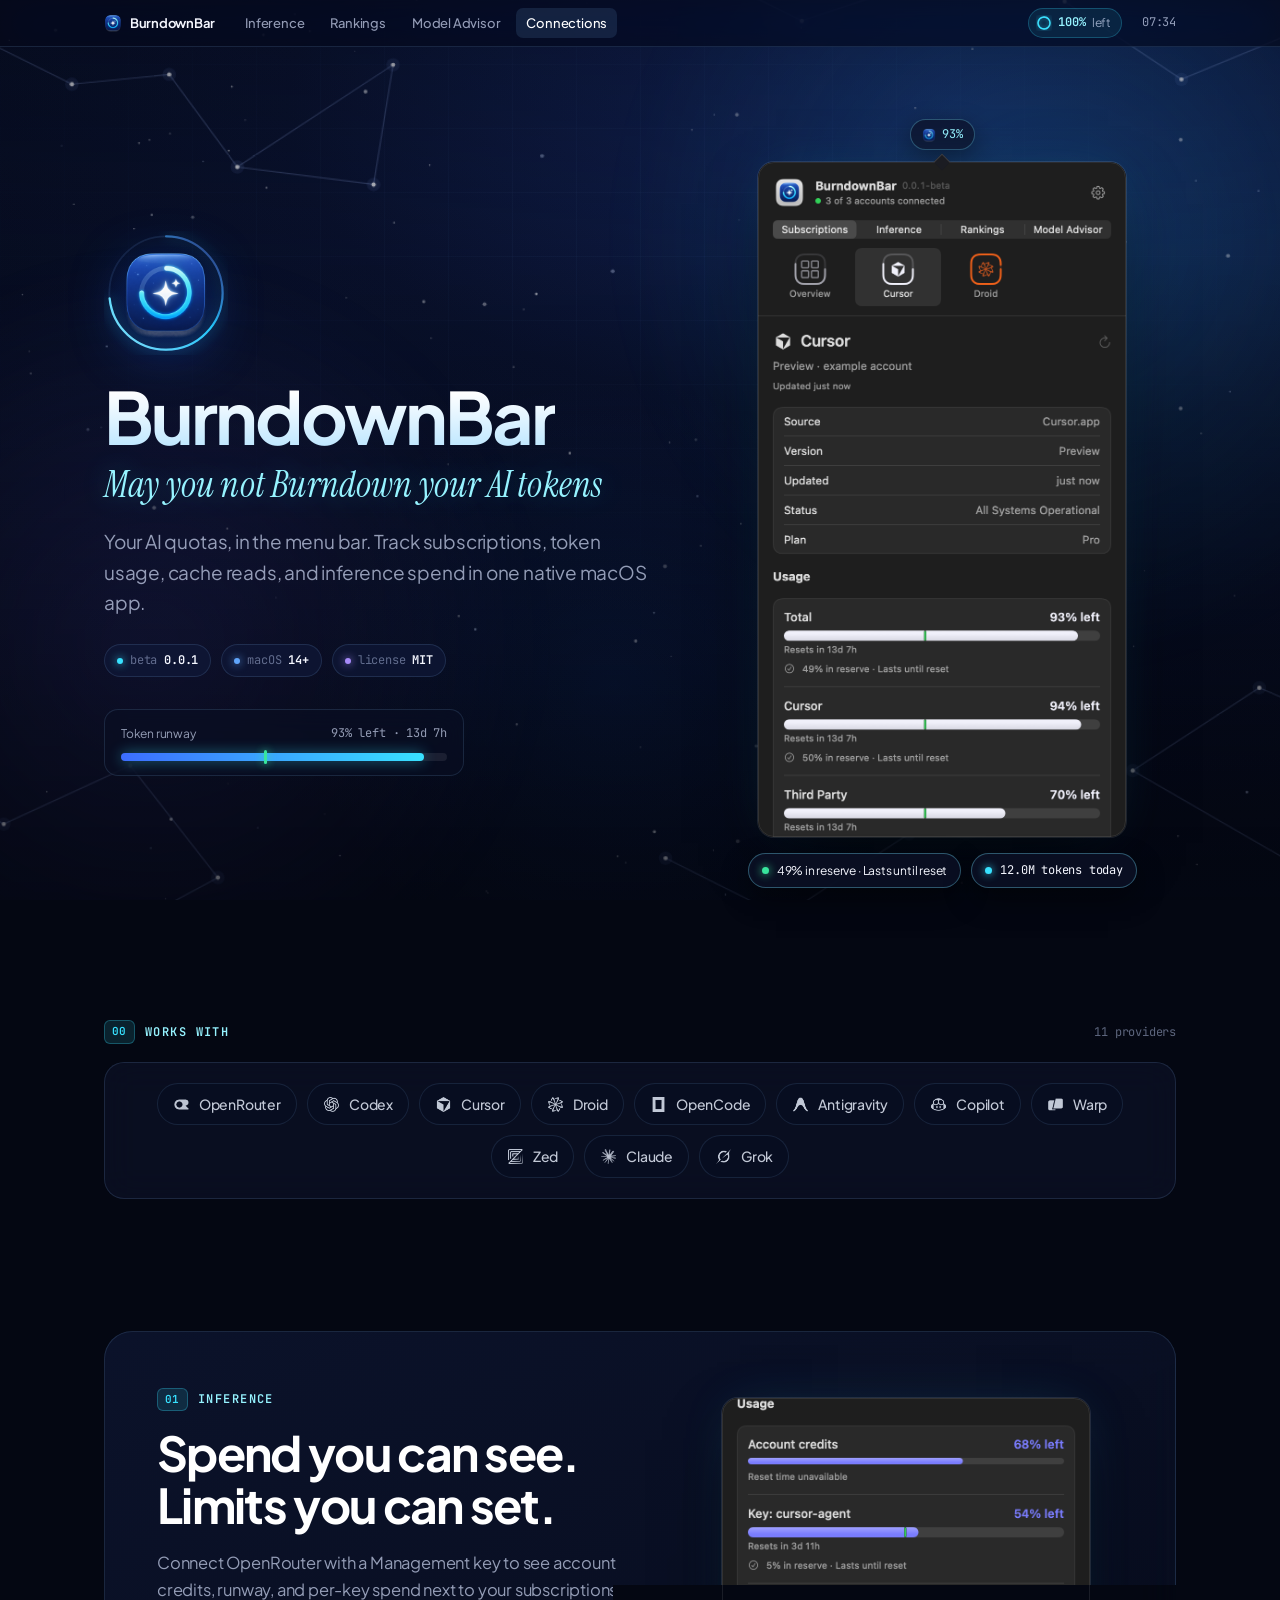
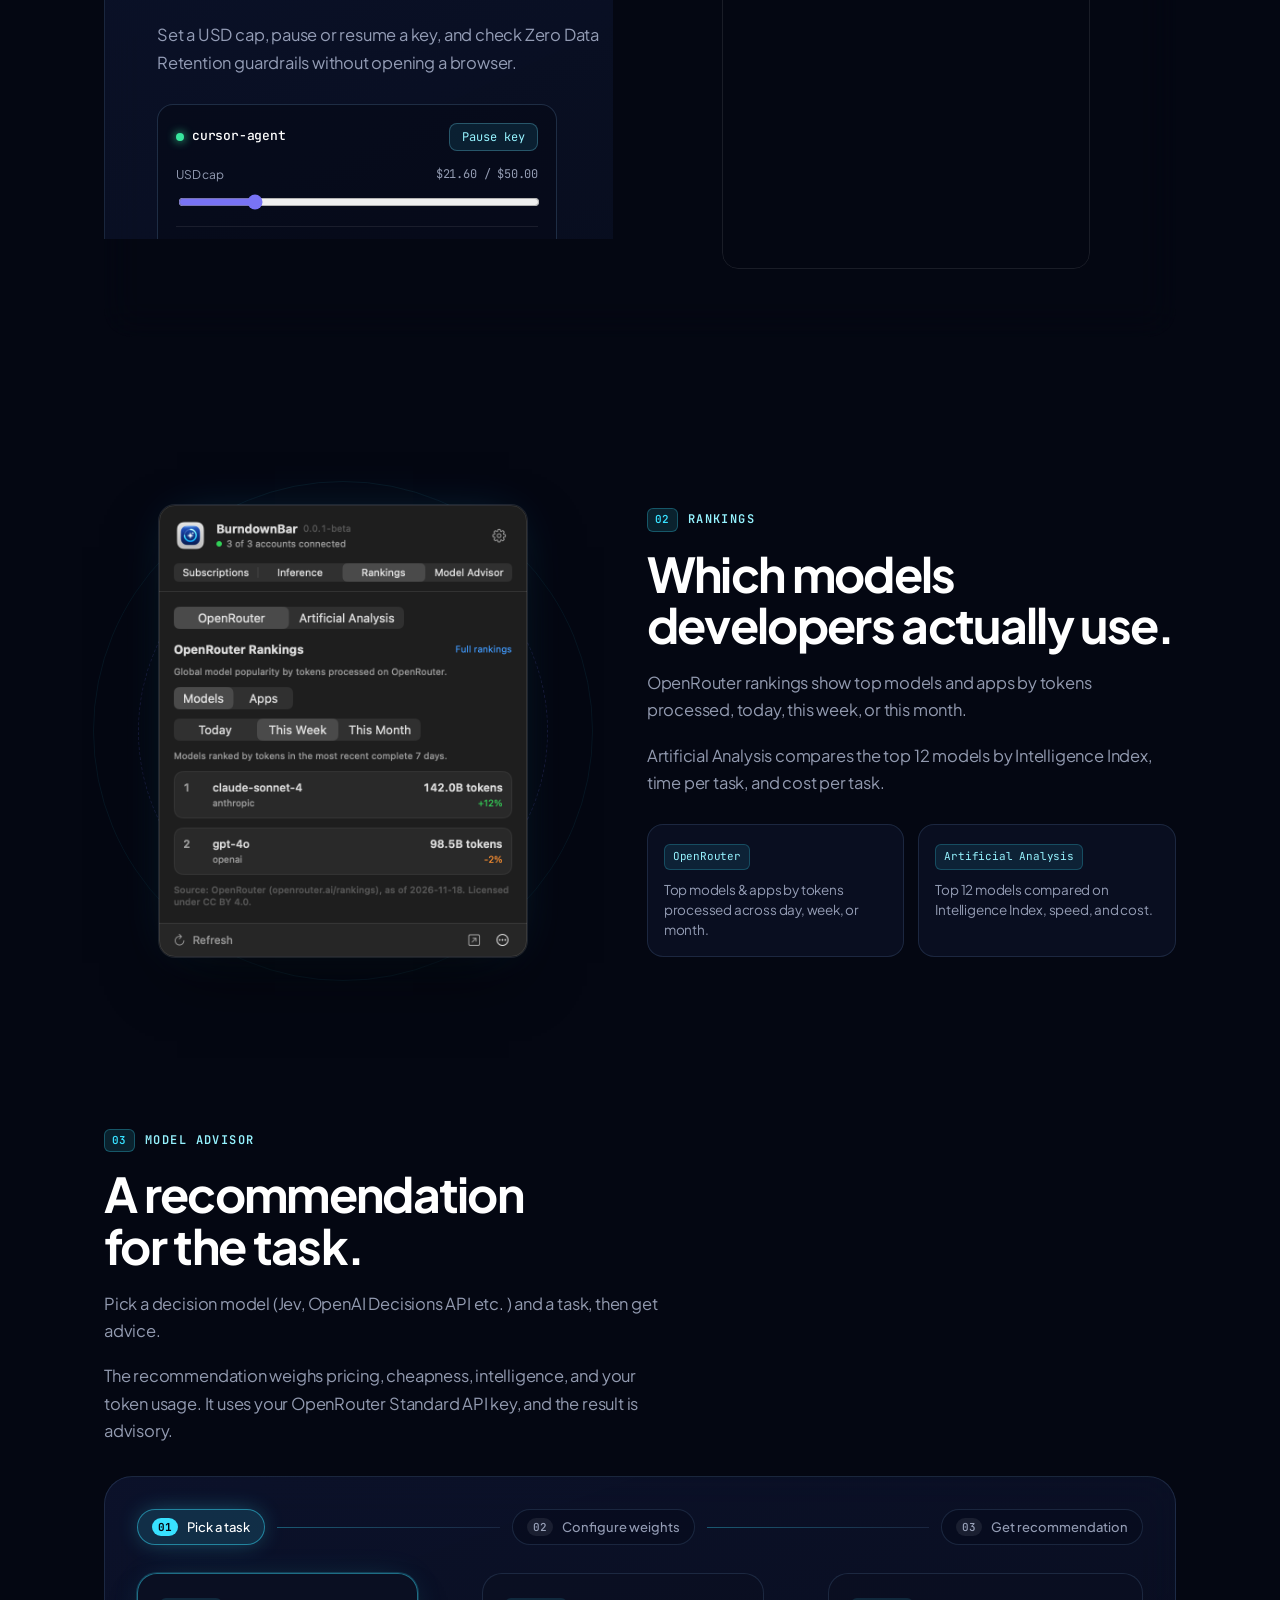
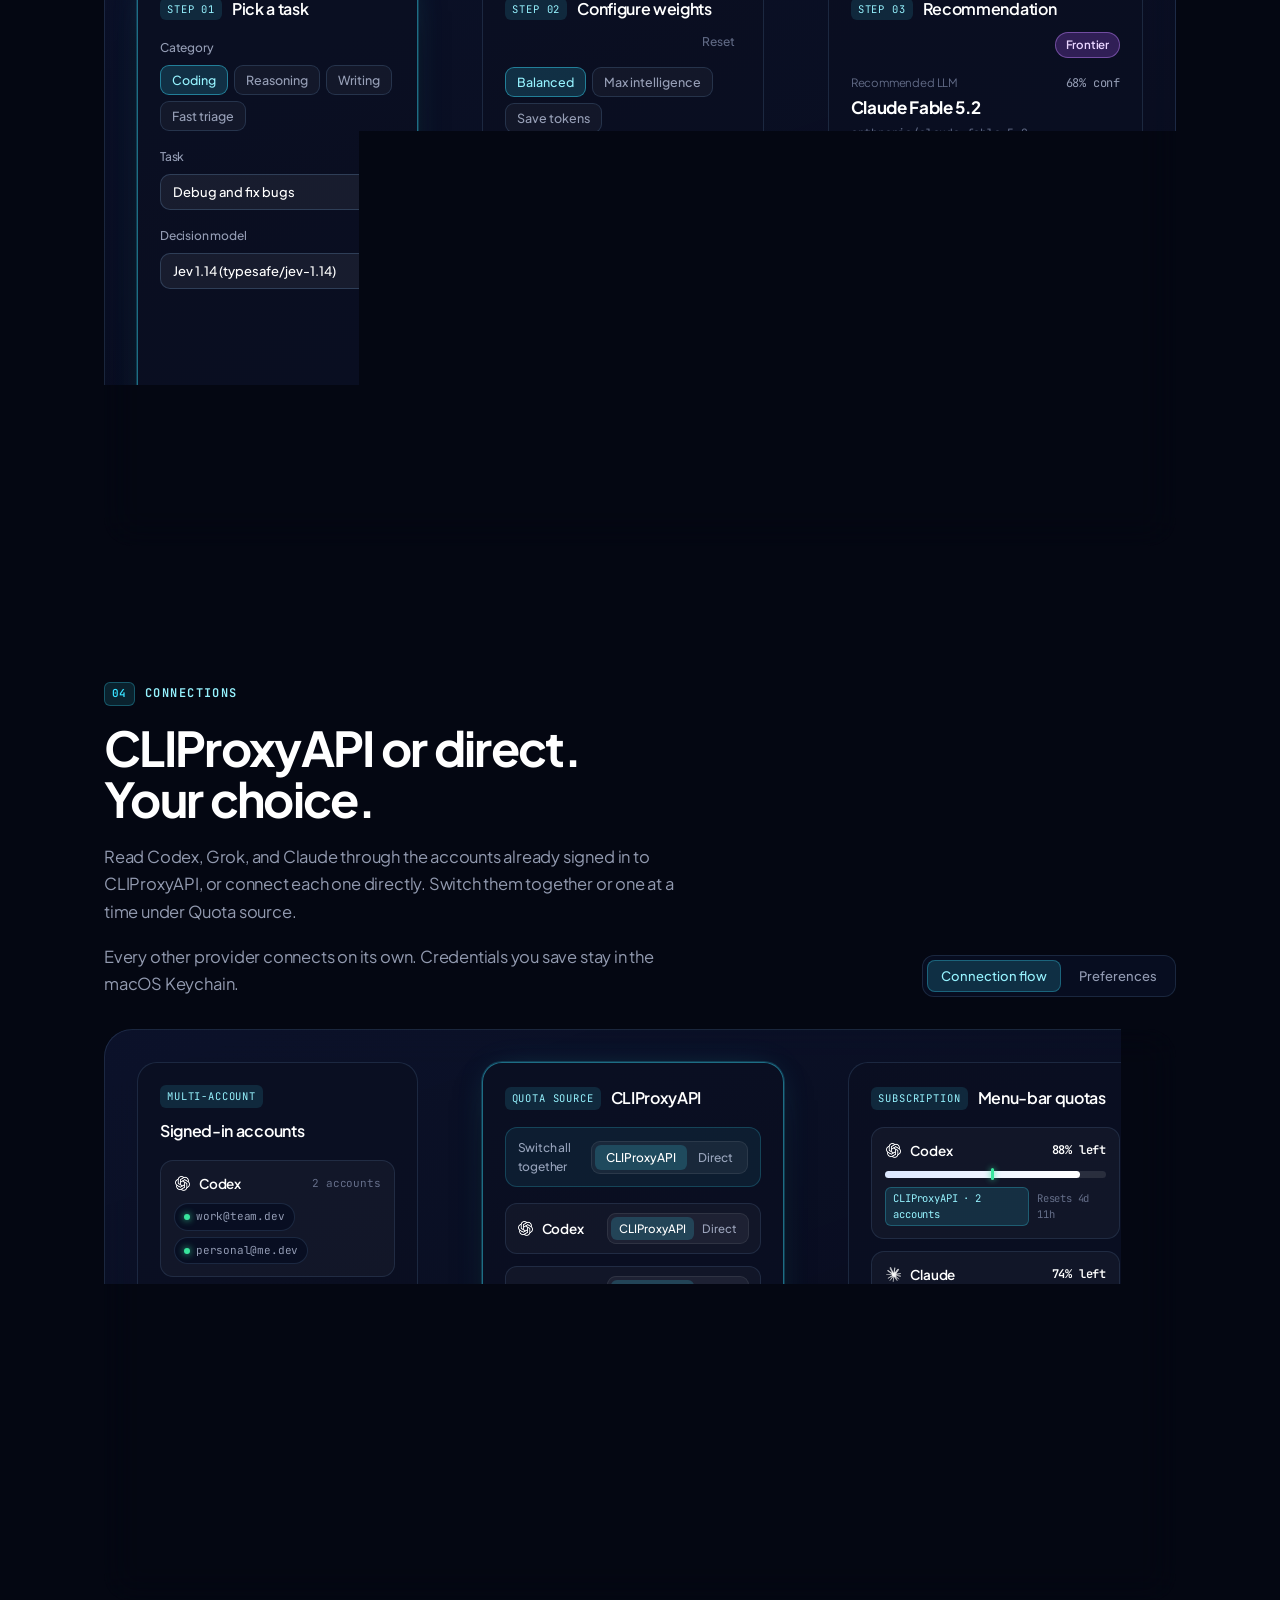
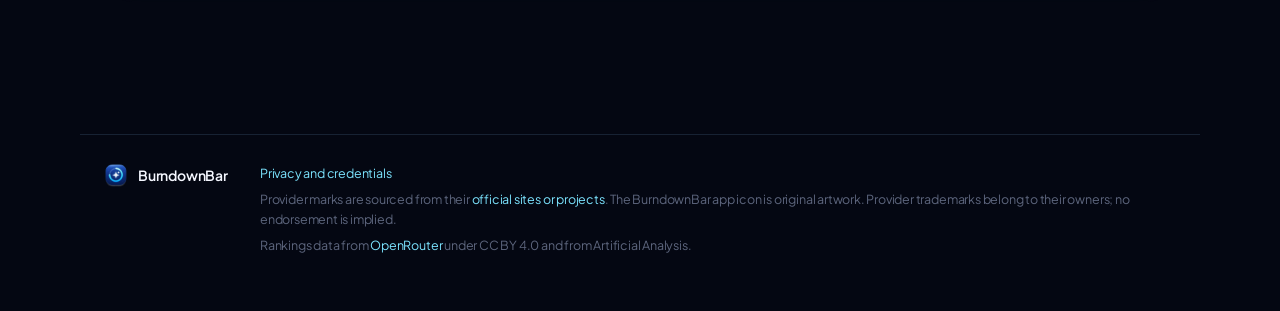
==== commit 2a4febda: "Redesign site with interactive Model Advisor and Connections flows" ====
--- a/site/index.html
+++ b/site/index.html
@@ -5,7 +5,7 @@
   <meta name="viewport" content="width=device-width, initial-scale=1">
   <title>BurndownBar</title>
   <meta name="description" content="A native macOS menu-bar app for subscription quota, token usage, cache reads, and inference spend.">
-  <meta name="color-scheme" content="light dark">
+  <meta name="color-scheme" content="dark">
   <link rel="canonical" href="https://patel-of-thought.github.io/burndown-bar/">
   <meta property="og:type" content="website">
   <meta property="og:site_name" content="BurndownBar">
@@ -23,128 +23,704 @@
   <meta name="twitter:description" content="Track AI coding subscriptions, token usage, cache reads, and inference spend in one native macOS app.">
   <meta name="twitter:image" content="https://patel-of-thought.github.io/burndown-bar/images/og-card.png">
   <link rel="icon" href="images/app-icon.png">
-  <link rel="stylesheet" href="site.css">
+  <link rel="preconnect" href="https://fonts.googleapis.com">
+  <link rel="preconnect" href="https://fonts.gstatic.com" crossorigin>
+  <link href="https://fonts.googleapis.com/css2?family=Instrument+Serif:ital@0;1&family=JetBrains+Mono:wght@400;500;600&family=Plus+Jakarta+Sans:wght@400;500;600;700&display=swap" rel="stylesheet">
+  <link rel="stylesheet" href="site.css?v=2026-11-20">
+  <script defer src="site.js?v=2026-11-20"></script>
+  <script defer src="https://cloud.umami.is/script.js" data-website-id="76b92212-207e-4ab1-8233-dcc8c1bf55c5"></script>
 </head>
 <body>
   <div class="bg" aria-hidden="true">
     <div class="neb neb-a"></div>
     <div class="neb neb-b"></div>
+    <div class="neb neb-c"></div>
+    <div class="grid-veil"></div>
     <img class="field" src="images/constellation.svg" alt="">
   </div>
-  <nav class="bar">
-    <div class="bar-inner">
-      <a class="brand" href="#top">
-        <img src="images/app-icon.png" alt="" width="20" height="20">
-        BurndownBar
-      </a>
-      <div class="links">
-        <a href="#inference">Inference</a>
-        <a href="#rankings">Rankings</a>
-        <a href="#advisor">Model Advisor</a>
-        <a href="#sources">Connections</a>
+
+  <!-- Living macOS Menu Bar -->
+  <nav class="menubar" aria-label="Primary navigation">
+    <div class="menubar-inner">
+      <div class="menubar-left">
+        <a class="brand" href="#top">
+          <img src="images/app-icon.png" alt="" width="18" height="18">
+          <span>BurndownBar</span>
+        </a>
+        <div class="links" role="list">
+          <a href="#inference" data-nav="inference">Inference</a>
+          <a href="#rankings" data-nav="rankings">Rankings</a>
+          <a href="#advisor" data-nav="advisor">Model Advisor</a>
+          <a href="#sources" data-nav="sources">Connections</a>
+        </div>
+      </div>
+
+      <div class="menubar-right">
+        <a class="runway-pill" href="#top" title="Scroll runway indicator — click to return to top">
+          <svg class="mini-ring" viewBox="0 0 24 24" width="16" height="16" aria-hidden="true">
+            <circle class="mini-ring-track" cx="12" cy="12" r="9" />
+            <circle class="mini-ring-arc" cx="12" cy="12" r="9" />
+          </svg>
+          <span class="runway-value" id="runway-pct">100%</span>
+          <span class="runway-label">left</span>
+        </a>
+        <span class="menubar-clock" id="menubar-clock" aria-hidden="true">09:41</span>
       </div>
     </div>
   </nav>
 
   <main id="top">
+    <!-- Asymmetric Hero Stage -->
     <header class="hero">
-      <img class="hero-icon" src="images/app-icon.png" alt="" width="112" height="112">
-      <h1>BurndownBar</h1>
-      <p class="catchline">May you not Burndown your AI tokens</p>
-      <p class="lede">Your AI quotas, in the menu bar. Track subscriptions, token usage, cache reads, and inference spend in one native macOS app.</p>
-      <div class="badges" aria-label="App details">
-        <span class="badge"><span class="badge-label">beta</span><span class="badge-value badge-release">0.0.1</span></span>
-        <span class="badge"><span class="badge-label">macOS</span><span class="badge-value badge-macos">14+</span></span>
-        <span class="badge"><span class="badge-label">license</span><span class="badge-value badge-license">MIT</span></span>
-      </div>
-      <figure class="shot hero-shot">
-        <div class="window crop crop-overview">
-          <img src="images/screenshots/cursor.png?v=2026-11-19" alt="Subscriptions — Cursor quota bars and reset countdowns" width="796" height="2832">
-        </div>
-      </figure>
+      <div class="hero-copy">
+        <div class="icon-orbit">
+          <svg class="orbit-svg" viewBox="0 0 140 140" aria-hidden="true">
+            <defs>
+              <linearGradient id="ringGrad" x1="0%" y1="0%" x2="100%" y2="100%">
+                <stop offset="0%" stop-color="#9cf8ff" />
+                <stop offset="55%" stop-color="#28d7ff" />
+                <stop offset="100%" stop-color="#5e5ce6" stop-opacity="0.2" />
+              </linearGradient>
+            </defs>
+            <circle class="orbit-track" cx="70" cy="70" r="64" />
+            <circle class="orbit-arc" cx="70" cy="70" r="64" stroke="url(#ringGrad)" />
+          </svg>
+          <img class="hero-icon" src="images/app-icon.png" alt="" width="96" height="96">
+        </div>
+
+        <h1>BurndownBar</h1>
+        <p class="catchline">May you not Burndown your AI tokens</p>
+        <p class="lede">Your AI quotas, in the menu bar. Track subscriptions, token usage, cache reads, and inference spend in one native macOS app.</p>
+
+        <div class="badges" aria-label="App details">
+          <span class="spec-pill">
+            <span class="spec-dot spec-dot-beta" aria-hidden="true"></span>
+            <span class="spec-key">beta</span>
+            <span class="spec-val">0.0.1</span>
+          </span>
+          <span class="spec-pill">
+            <span class="spec-dot spec-dot-macos" aria-hidden="true"></span>
+            <span class="spec-key">macOS</span>
+            <span class="spec-val">14+</span>
+          </span>
+          <span class="spec-pill">
+            <span class="spec-dot spec-dot-license" aria-hidden="true"></span>
+            <span class="spec-key">license</span>
+            <span class="spec-val">MIT</span>
+          </span>
+        </div>
+
+        <div class="hero-telemetry" aria-hidden="true">
+          <div class="telemetry-bar-head">
+            <span>Token runway</span>
+            <span class="mono">93% left · 13d 7h</span>
+          </div>
+          <div class="telemetry-track">
+            <div class="telemetry-fill"></div>
+            <div class="telemetry-marker" title="Pace marker"></div>
+          </div>
+        </div>
+      </div>
+
+      <div class="hero-stage">
+        <div class="popover-anchor" aria-hidden="true">
+          <span class="anchor-chrome">
+            <img src="images/app-icon.png" alt="" width="14" height="14">
+            <span class="mono">93%</span>
+          </span>
+          <span class="anchor-caret"></span>
+        </div>
+
+        <figure class="shot hero-shot" data-tilt>
+          <div class="window window-hero crop crop-overview" data-lightbox="images/screenshots/cursor.png?v=2026-11-19" data-caption="Subscriptions — Cursor quota bars and reset countdowns" tabindex="0" role="button" aria-label="Inspect full Subscriptions screenshot">
+            <img src="images/screenshots/cursor.png?v=2026-11-19" alt="Subscriptions — Cursor quota bars and reset countdowns" width="796" height="2832">
+            <span class="zoom-hint" aria-hidden="true">Inspect full view</span>
+          </div>
+        </figure>
+
+        <div class="hero-chips" aria-hidden="true">
+          <div class="float-chip">
+            <span class="chip-dot green"></span>
+            <span>49% in reserve · Lasts until reset</span>
+          </div>
+          <div class="float-chip">
+            <span class="chip-dot cyan"></span>
+            <span class="mono">12.0M tokens today</span>
+          </div>
+        </div>
+      </div>
     </header>
 
+    <!-- Provider Constellation Dock -->
     <section class="providers reveal" aria-label="Supported providers">
-      <p class="eyebrow">Works with</p>
-      <ul>
-        <li><span class="logo" style="--icon: url(images/providers/openrouter.png)"></span>OpenRouter</li>
-        <li><span class="logo" style="--icon: url(images/providers/codex.png)"></span>Codex</li>
-        <li><span class="logo" style="--icon: url(images/providers/cursor.png)"></span>Cursor</li>
-        <li><span class="logo" style="--icon: url(images/providers/factory.png)"></span>Droid</li>
-        <li><span class="logo" style="--icon: url(images/providers/opencode.png)"></span>OpenCode</li>
-        <li><span class="logo" style="--icon: url(images/providers/antigravity.png)"></span>Antigravity</li>
-        <li><span class="logo" style="--icon: url(images/providers/copilot.png)"></span>Copilot</li>
-        <li><span class="logo" style="--icon: url(images/providers/warp.png)"></span>Warp</li>
-        <li><span class="logo" style="--icon: url(images/providers/zed.png)"></span>Zed</li>
-        <li><span class="logo" style="--icon: url(images/providers/claude.png)"></span>Claude</li>
-        <li><span class="logo" style="--icon: url(images/providers/grok.png)"></span>Grok</li>
+      <div class="providers-head">
+        <p class="eyebrow"><span class="idx">00</span> Works with</p>
+        <span class="providers-count mono">11 providers</span>
+      </div>
+      <ul class="provider-dock" data-spotlight>
+        <li><span class="logo" style="--icon: url(images/providers/openrouter.png)"></span><span>OpenRouter</span></li>
+        <li><span class="logo" style="--icon: url(images/providers/codex.png)"></span><span>Codex</span></li>
+        <li><span class="logo" style="--icon: url(images/providers/cursor.png)"></span><span>Cursor</span></li>
+        <li><span class="logo" style="--icon: url(images/providers/factory.png)"></span><span>Droid</span></li>
+        <li><span class="logo" style="--icon: url(images/providers/opencode.png)"></span><span>OpenCode</span></li>
+        <li><span class="logo" style="--icon: url(images/providers/antigravity.png)"></span><span>Antigravity</span></li>
+        <li><span class="logo" style="--icon: url(images/providers/copilot.png)"></span><span>Copilot</span></li>
+        <li><span class="logo" style="--icon: url(images/providers/warp.png)"></span><span>Warp</span></li>
+        <li><span class="logo" style="--icon: url(images/providers/zed.png)"></span><span>Zed</span></li>
+        <li><span class="logo" style="--icon: url(images/providers/claude.png)"></span><span>Claude</span></li>
+        <li><span class="logo" style="--icon: url(images/providers/grok.png)"></span><span>Grok</span></li>
       </ul>
     </section>
 
-    <section class="feature reveal" id="inference">
+    <!-- 01 · Inference -->
+    <section class="chapter chapter-inference reveal" id="inference">
+      <div class="bento-shell" data-spotlight>
+        <div class="copy">
+          <p class="eyebrow"><span class="idx">01</span> Inference</p>
+          <h2>Spend you can see.<br>Limits you can set.</h2>
+          <p>Connect OpenRouter with a Management key to see account credits, runway, and per-key spend next to your subscriptions.</p>
+          <p>Set a USD cap, pause or resume a key, and check Zero Data Retention guardrails without opening a browser.</p>
+
+          <!-- Interactive Guardrail & Cap Preview Toy -->
+          <div class="micro-console" aria-label="Interactive OpenRouter key control preview">
+            <div class="console-row">
+              <div class="console-key">
+                <span class="status-led" id="key-led"></span>
+                <span class="mono">cursor-agent</span>
+              </div>
+              <button type="button" class="console-btn" id="toggle-key-btn" aria-pressed="false">Pause key</button>
+            </div>
+            <div class="console-slider-wrap">
+              <div class="console-slider-meta">
+                <label for="cap-slider">USD cap</label>
+                <span class="mono" id="cap-readout">$21.60 / $50.00</span>
+              </div>
+              <input type="range" id="cap-slider" min="25" max="150" step="5" value="50" aria-label="Simulated USD cap">
+            </div>
+            <div class="console-row console-zdr">
+              <span>Zero Data Retention (ZDR)</span>
+              <span class="zdr-badge mono">Enabled</span>
+            </div>
+          </div>
+        </div>
+
+        <figure class="shot">
+          <div class="window crop crop-inference" data-lightbox="images/screenshots/openrouter.png?v=2026-11-19" data-caption="OpenRouter — Credits and key quotas" tabindex="0" role="button" aria-label="Inspect full OpenRouter screenshot">
+            <img src="images/screenshots/openrouter.png?v=2026-11-19" alt="OpenRouter — Credits and key quotas" width="796" height="3478">
+            <span class="zoom-hint" aria-hidden="true">Inspect full view</span>
+          </div>
+        </figure>
+      </div>
+    </section>
+
+    <!-- 02 · Rankings -->
+    <section class="chapter chapter-rankings reveal" id="rankings">
+      <div class="rankings-stage">
+        <div class="radar-rings" aria-hidden="true">
+          <span></span><span></span><span></span>
+        </div>
+        <figure class="shot">
+          <div class="window" data-lightbox="images/screenshots/rankings.png?v=2026-11-19" data-caption="Rankings — OpenRouter and Artificial Analysis sources" tabindex="0" role="button" aria-label="Inspect full Rankings screenshot">
+            <img src="images/screenshots/rankings.png?v=2026-11-19" alt="Rankings — OpenRouter and Artificial Analysis sources" width="796" height="978">
+            <span class="zoom-hint" aria-hidden="true">Inspect full view</span>
+          </div>
+        </figure>
+      </div>
+
       <div class="copy">
-        <p class="eyebrow">Inference</p>
-        <h2>Spend you can see.<br>Limits you can set.</h2>
-        <p>Connect OpenRouter with a Management key to see account credits, runway, and per-key spend next to your subscriptions.</p>
-        <p>Set a USD cap, pause or resume a key, and check Zero Data Retention guardrails without opening a browser.</p>
-      </div>
-      <figure class="shot">
-        <div class="window crop crop-inference">
-          <img src="images/screenshots/openrouter.png?v=2026-11-19" alt="OpenRouter — Credits and key quotas" width="796" height="3478">
-        </div>
-      </figure>
-    </section>
-
-    <section class="feature reverse reveal" id="rankings">
-      <div class="copy">
-        <p class="eyebrow">Rankings</p>
+        <p class="eyebrow"><span class="idx">02</span> Rankings</p>
         <h2>Which models<br>developers actually use.</h2>
         <p>OpenRouter rankings show top models and apps by tokens processed, today, this week, or this month.</p>
         <p>Artificial Analysis compares the top 12 models by Intelligence Index, time per task, and cost per task.</p>
-      </div>
-      <figure class="shot">
-        <div class="window">
-          <img src="images/screenshots/rankings.png?v=2026-11-19" alt="Rankings — OpenRouter and Artificial Analysis sources" width="796" height="978">
-        </div>
-      </figure>
+
+        <div class="source-cards" aria-hidden="true">
+          <div class="source-card">
+            <span class="source-tag mono">OpenRouter</span>
+            <p>Top models &amp; apps by tokens processed across day, week, or month.</p>
+          </div>
+          <div class="source-card">
+            <span class="source-tag mono">Artificial Analysis</span>
+            <p>Top 12 models compared on Intelligence Index, speed, and cost.</p>
+          </div>
+        </div>
+      </div>
     </section>
 
-    <section class="feature reveal" id="advisor">
-      <div class="copy">
-        <p class="eyebrow">Model Advisor</p>
-        <h2>A recommendation<br>for the task.</h2>
-        <p>Pick a decision model (Jev, OpenAI Decisions API etc. ) and a task, then get advice.</p>
-        <p>The recommendation weighs pricing, cheapness, intelligence, and your token usage. It uses your OpenRouter Standard API key, and the result is advisory.</p>
-      </div>
-      <figure class="shot shot-stack">
-        <div class="window">
-          <img src="images/screenshots/model-advisor-settings.png?v=2026-11-19" alt="Model Advisor settings — Jev 1.14 and factor weights" width="750" height="822">
-        </div>
-        <div class="window">
-          <img src="images/screenshots/model-advisor-result.png?v=2026-11-19" alt="Model Advisor recommendation for a coding task" width="750" height="966">
-        </div>
-      </figure>
+    <!-- 03 · Model Advisor (Interactive 3-Step Flow) -->
+    <section class="chapter chapter-advisor reveal" id="advisor">
+      <div class="advisor-header">
+        <div class="copy">
+          <p class="eyebrow"><span class="idx">03</span> Model Advisor</p>
+          <h2>A recommendation<br>for the task.</h2>
+          <p>Pick a decision model (Jev, OpenAI Decisions API etc. ) and a task, then get advice.</p>
+          <p>The recommendation weighs pricing, cheapness, intelligence, and your token usage. It uses your OpenRouter Standard API key, and the result is advisory.</p>
+        </div>
+      </div>
+
+      <!-- View A: Interactive 3-Step Pipeline -->
+      <div class="advisor-flow" id="advisor-flow" data-active-step="1" data-spotlight>
+        <!-- Stepper Progress Header -->
+        <ol class="flow-stepper" aria-label="Model Advisor steps">
+          <li class="stepper-item is-active" data-step-trigger="1">
+            <button type="button" class="stepper-btn">
+              <span class="stepper-num mono">01</span>
+              <span class="stepper-text">Pick a task</span>
+            </button>
+          </li>
+          <li class="stepper-line" aria-hidden="true"></li>
+          <li class="stepper-item" data-step-trigger="2">
+            <button type="button" class="stepper-btn">
+              <span class="stepper-num mono">02</span>
+              <span class="stepper-text">Configure weights</span>
+            </button>
+          </li>
+          <li class="stepper-line" aria-hidden="true"></li>
+          <li class="stepper-item" data-step-trigger="3">
+            <button type="button" class="stepper-btn">
+              <span class="stepper-num mono">03</span>
+              <span class="stepper-text">Get recommendation</span>
+            </button>
+          </li>
+        </ol>
+
+        <!-- 3-Column Connected Flow Grid -->
+        <div class="flow-grid">
+          <!-- STEP 1: Pick a task -->
+          <div class="flow-card is-active" data-flow-step="1">
+            <div class="flow-card-head">
+              <span class="flow-step-tag mono">Step 01</span>
+              <h3>Pick a task</h3>
+            </div>
+
+            <div class="flow-field">
+              <label class="flow-label" for="advisor-category">Category</label>
+              <div class="pill-group" id="advisor-category" role="group" aria-label="Task category">
+                <button type="button" class="choice-pill is-active" data-cat="coding">Coding</button>
+                <button type="button" class="choice-pill" data-cat="reasoning">Reasoning</button>
+                <button type="button" class="choice-pill" data-cat="writing">Writing</button>
+                <button type="button" class="choice-pill" data-cat="triage">Fast triage</button>
+              </div>
+            </div>
+
+            <div class="flow-field">
+              <label class="flow-label" for="advisor-task">Task</label>
+              <select class="flow-select" id="advisor-task">
+                <option value="debug" selected>Debug and fix bugs</option>
+                <option value="refactor">Refactor architecture</option>
+                <option value="tests">Write unit tests</option>
+              </select>
+            </div>
+
+            <div class="flow-field">
+              <label class="flow-label" for="advisor-model">Decision model</label>
+              <select class="flow-select" id="advisor-model">
+                <option value="jev" selected>Jev 1.14 (typesafe/jev-1.14)</option>
+                <option value="openai">OpenAI Decisions API</option>
+              </select>
+            </div>
+
+            <div class="flow-card-foot">
+              <button type="button" class="flow-next-btn" data-goto-step="2">
+                <span>Configure weights</span>
+                <span aria-hidden="true">&rarr;</span>
+              </button>
+            </div>
+          </div>
+
+          <div class="flow-arrow" aria-hidden="true">
+            <svg viewBox="0 0 36 24" width="36" height="24">
+              <path class="connector-path" d="M 2 12 H 30" />
+              <path class="connector-arrow" d="M 24 6 L 31 12 L 24 18" />
+            </svg>
+          </div>
+
+          <!-- STEP 2: Configure weights -->
+          <div class="flow-card" data-flow-step="2">
+            <div class="flow-card-head">
+              <span class="flow-step-tag mono">Step 02</span>
+              <h3>Configure weights</h3>
+              <button type="button" class="flow-reset-btn" id="weights-reset">Reset</button>
+            </div>
+
+            <div class="weight-presets" aria-label="Weight presets">
+              <button type="button" class="preset-chip is-active" data-preset="default">Balanced</button>
+              <button type="button" class="preset-chip" data-preset="smart">Max intelligence</button>
+              <button type="button" class="preset-chip" data-preset="frugal">Save tokens</button>
+            </div>
+
+            <div class="weight-list">
+              <div class="weight-row">
+                <div class="weight-meta">
+                  <label for="w-pricing">Pricing</label>
+                  <span class="mono" id="w-pricing-val">35%</span>
+                </div>
+                <input type="range" id="w-pricing" min="0" max="100" step="5" value="35">
+              </div>
+
+              <div class="weight-row">
+                <div class="weight-meta">
+                  <label for="w-cheapness">Cheapness</label>
+                  <span class="mono" id="w-cheapness-val">0%</span>
+                </div>
+                <input type="range" id="w-cheapness" min="0" max="100" step="5" value="0">
+              </div>
+
+              <div class="weight-row">
+                <div class="weight-meta">
+                  <label for="w-intelligence">Intelligence</label>
+                  <span class="mono" id="w-intelligence-val">65%</span>
+                </div>
+                <input type="range" id="w-intelligence" min="0" max="100" step="5" value="65">
+              </div>
+
+              <div class="weight-row">
+                <div class="weight-meta">
+                  <label for="w-usage">Token usage</label>
+                  <span class="mono" id="w-usage-val">0%</span>
+                </div>
+                <input type="range" id="w-usage" min="0" max="100" step="5" value="0">
+              </div>
+            </div>
+
+            <div class="flow-card-foot">
+              <button type="button" class="flow-next-btn flow-cta" id="run-advisor-btn" data-goto-step="3">
+                <span>Get recommendation</span>
+                <span aria-hidden="true">&rarr;</span>
+              </button>
+            </div>
+          </div>
+
+          <div class="flow-arrow" aria-hidden="true">
+            <svg viewBox="0 0 36 24" width="36" height="24">
+              <path class="connector-path" d="M 2 12 H 30" />
+              <path class="connector-arrow" d="M 24 6 L 31 12 L 24 18" />
+            </svg>
+          </div>
+
+          <!-- STEP 3: Get recommendation -->
+          <div class="flow-card flow-card-result" data-flow-step="3" aria-live="polite">
+            <div class="flow-card-head">
+              <span class="flow-step-tag mono">Step 03</span>
+              <h3>Recommendation</h3>
+              <span class="rec-tier-badge" id="rec-tier">Frontier</span>
+            </div>
+
+            <div class="rec-hero">
+              <div class="rec-model-wrap">
+                <p class="rec-kicker">Recommended LLM</p>
+                <p class="rec-model" id="rec-model">Claude Fable 5.2</p>
+                <p class="rec-slug mono" id="rec-slug">anthropic/claude-fable-5.2</p>
+              </div>
+              <span class="rec-conf mono" id="rec-conf">46% conf</span>
+            </div>
+
+            <div class="rec-metrics">
+              <div>
+                <span class="rec-metric-label">Pricing</span>
+                <span class="rec-metric-val mono" id="rec-price">$8.00 / $40.00</span>
+              </div>
+              <div>
+                <span class="rec-metric-label">Cheapness</span>
+                <span class="rec-metric-val mono" id="rec-cheap">15/100</span>
+              </div>
+              <div>
+                <span class="rec-metric-label">Intelligence</span>
+                <span class="rec-metric-val mono" id="rec-intel">65</span>
+              </div>
+            </div>
+
+            <div class="rec-efficiency">
+              <div class="rec-eff-head">
+                <span>Spend efficiency</span>
+                <span class="mono" id="rec-eff-score">3/4</span>
+              </div>
+              <p class="rec-eff-note" id="rec-eff-note">Well balanced cost vs intelligence</p>
+              <div class="eff-segments" id="rec-eff-bars" aria-hidden="true">
+                <span class="is-filled"></span>
+                <span class="is-filled"></span>
+                <span class="is-filled"></span>
+                <span></span>
+              </div>
+            </div>
+
+            <div class="rec-candidates">
+              <p class="rec-cand-title">Candidate LLM probabilities</p>
+              <ul class="cand-list" id="rec-cand-list">
+                <li>
+                  <div class="cand-meta"><span>Claude Fable 5.2</span><span class="mono">46%</span></div>
+                  <div class="cand-track"><div class="cand-fill" style="width: 46%"></div></div>
+                </li>
+                <li>
+                  <div class="cand-meta"><span>GPT-6.2 Astra</span><span class="mono">27%</span></div>
+                  <div class="cand-track"><div class="cand-fill" style="width: 27%"></div></div>
+                </li>
+                <li>
+                  <div class="cand-meta"><span>Gemini 4 Neon</span><span class="mono">21%</span></div>
+                  <div class="cand-track"><div class="cand-fill" style="width: 21%"></div></div>
+                </li>
+                <li>
+                  <div class="cand-meta"><span>Gemini 4 Carbon</span><span class="mono">6%</span></div>
+                  <div class="cand-track"><div class="cand-fill" style="width: 6%"></div></div>
+                </li>
+              </ul>
+            </div>
+
+            <p class="rec-footnote mono" id="rec-footnote">Advisory · Jev 1.14 · Coding / Debug and fix bugs</p>
+          </div>
+        </div>
+      </div>
     </section>
 
-    <section class="feature reverse reveal" id="sources">
-      <div class="copy">
-        <p class="eyebrow">Connections</p>
-        <h2>CLIProxyAPI or direct.<br>Your choice.</h2>
-        <p>Read Codex, Grok, and Claude through the accounts already signed in to CLIProxyAPI, or connect each one directly. Switch them together or one at a time under Quota source.</p>
-        <p>Every other provider connects on its own. Credentials you save stay in the macOS Keychain.</p>
-      </div>
-      <figure class="shot">
-        <div class="window crop crop-sources">
-          <img src="images/screenshots/preferences.png?v=2026-11-19" alt="Preferences — Quota source set per provider" width="796" height="2312">
-        </div>
-      </figure>
+    <!-- 04 · Connections (Multi-account → CLIProxyAPI → Subscription) -->
+    <section class="chapter chapter-sources reveal" id="sources">
+      <div class="advisor-header">
+        <div class="copy">
+          <p class="eyebrow"><span class="idx">04</span> Connections</p>
+          <h2>CLIProxyAPI or direct.<br>Your choice.</h2>
+          <p>Read Codex, Grok, and Claude through the accounts already signed in to CLIProxyAPI, or connect each one directly. Switch them together or one at a time under Quota source.</p>
+          <p>Every other provider connects on its own. Credentials you save stay in the macOS Keychain.</p>
+        </div>
+
+        <div class="advisor-controls" role="tablist" aria-label="Connections view">
+          <button type="button" class="deck-tab is-active" data-sources-view="flow" role="tab" aria-selected="true">Connection flow</button>
+          <button type="button" class="deck-tab" data-sources-view="screenshot" role="tab" aria-selected="false">Preferences</button>
+        </div>
+      </div>
+
+      <!-- View A: 3-Column Multi-account -> CLIProxyAPI -> Subscription Showcase -->
+      <div class="sources-flow" id="sources-flow" data-spotlight>
+        <div class="sources-grid">
+          <!-- LEFT: Multi-account -->
+          <div class="flow-card source-col">
+            <div class="flow-card-head">
+              <span class="flow-step-tag mono">Multi-account</span>
+              <h3>Signed-in accounts</h3>
+            </div>
+
+            <div class="acct-groups">
+              <div class="acct-group" data-acct-provider="codex">
+                <div class="acct-group-head">
+                  <span class="acct-provider">
+                    <span class="logo" style="--icon: url(images/providers/codex.png)"></span>
+                    <span>Codex</span>
+                  </span>
+                  <span class="acct-count mono">2 accounts</span>
+                </div>
+                <div class="acct-list">
+                  <span class="acct-pill"><span class="acct-dot"></span>work@team.dev</span>
+                  <span class="acct-pill"><span class="acct-dot"></span>personal@me.dev</span>
+                </div>
+              </div>
+
+              <div class="acct-group" data-acct-provider="claude">
+                <div class="acct-group-head">
+                  <span class="acct-provider">
+                    <span class="logo" style="--icon: url(images/providers/claude.png)"></span>
+                    <span>Claude</span>
+                  </span>
+                  <span class="acct-count mono">2 accounts</span>
+                </div>
+                <div class="acct-list">
+                  <span class="acct-pill"><span class="acct-dot"></span>pro@team.dev</span>
+                  <span class="acct-pill"><span class="acct-dot"></span>max@me.dev</span>
+                </div>
+              </div>
+
+              <div class="acct-group" data-acct-provider="grok">
+                <div class="acct-group-head">
+                  <span class="acct-provider">
+                    <span class="logo" style="--icon: url(images/providers/grok.png)"></span>
+                    <span>Grok</span>
+                  </span>
+                  <span class="acct-count mono">1 account</span>
+                </div>
+                <div class="acct-list">
+                  <span class="acct-pill"><span class="acct-dot"></span>main@me.dev</span>
+                </div>
+              </div>
+            </div>
+
+            <p class="rec-footnote mono">5 signed-in accounts · Ready to read</p>
+          </div>
+
+          <div class="flow-arrow" aria-hidden="true">
+            <svg viewBox="0 0 36 24" width="36" height="24">
+              <path class="connector-path" d="M 2 12 H 30" />
+              <path class="connector-arrow" d="M 24 6 L 31 12 L 24 18" />
+            </svg>
+          </div>
+
+          <!-- MIDDLE: CLIProxyAPI Hub -->
+          <div class="flow-card source-col source-hub is-active">
+            <div class="flow-card-head">
+              <span class="flow-step-tag mono">Quota source</span>
+              <h3>CLIProxyAPI</h3>
+            </div>
+
+            <div class="hub-master">
+              <span class="flow-label">Switch all together</span>
+              <div class="route-toggle" role="group" aria-label="Switch all providers quota source">
+                <button type="button" class="route-btn is-active" data-master-route="proxy">CLIProxyAPI</button>
+                <button type="button" class="route-btn" data-master-route="direct">Direct</button>
+              </div>
+            </div>
+
+            <div class="hub-rows" aria-label="Per-provider quota source">
+              <div class="hub-row" data-provider-row="codex">
+                <span class="acct-provider">
+                  <span class="logo" style="--icon: url(images/providers/codex.png)"></span>
+                  <span>Codex</span>
+                </span>
+                <div class="route-toggle route-toggle-sm" role="group" aria-label="Codex quota source">
+                  <button type="button" class="route-btn is-active" data-provider="codex" data-mode="proxy">CLIProxyAPI</button>
+                  <button type="button" class="route-btn" data-provider="codex" data-mode="direct">Direct</button>
+                </div>
+              </div>
+
+              <div class="hub-row" data-provider-row="grok">
+                <span class="acct-provider">
+                  <span class="logo" style="--icon: url(images/providers/grok.png)"></span>
+                  <span>Grok</span>
+                </span>
+                <div class="route-toggle route-toggle-sm" role="group" aria-label="Grok quota source">
+                  <button type="button" class="route-btn is-active" data-provider="grok" data-mode="proxy">CLIProxyAPI</button>
+                  <button type="button" class="route-btn" data-provider="grok" data-mode="direct">Direct</button>
+                </div>
+              </div>
+
+              <div class="hub-row" data-provider-row="claude">
+                <span class="acct-provider">
+                  <span class="logo" style="--icon: url(images/providers/claude.png)"></span>
+                  <span>Claude</span>
+                </span>
+                <div class="route-toggle route-toggle-sm" role="group" aria-label="Claude quota source">
+                  <button type="button" class="route-btn is-active" data-provider="claude" data-mode="proxy">CLIProxyAPI</button>
+                  <button type="button" class="route-btn" data-provider="claude" data-mode="direct">Direct</button>
+                </div>
+              </div>
+            </div>
+
+            <div class="keychain-note">
+              <svg width="14" height="14" viewBox="0 0 24 24" fill="none" stroke="currentColor" stroke-width="2" stroke-linecap="round" stroke-linejoin="round" aria-hidden="true">
+                <rect x="3" y="11" width="18" height="11" rx="2" ry="2"></rect>
+                <path d="M7 11V7a5 5 0 0 1 10 0v4"></path>
+              </svg>
+              <span>Saved credentials stay in the macOS Keychain</span>
+            </div>
+          </div>
+
+          <div class="flow-arrow" aria-hidden="true">
+            <svg viewBox="0 0 36 24" width="36" height="24">
+              <path class="connector-path" d="M 2 12 H 30" />
+              <path class="connector-arrow" d="M 24 6 L 31 12 L 24 18" />
+            </svg>
+          </div>
+
+          <!-- RIGHT: Subscription -->
+          <div class="flow-card source-col source-subs" aria-live="polite">
+            <div class="flow-card-head">
+              <span class="flow-step-tag mono">Subscription</span>
+              <h3>Menu-bar quotas</h3>
+            </div>
+
+            <div class="sub-list">
+              <div class="sub-item" data-sub-item="codex">
+                <div class="sub-head">
+                  <span class="acct-provider">
+                    <span class="logo" style="--icon: url(images/providers/codex.png)"></span>
+                    <span>Codex</span>
+                  </span>
+                  <span class="sub-pct mono">88% left</span>
+                </div>
+                <div class="sub-bar">
+                  <div class="sub-fill" style="width: 88%"></div>
+                  <div class="sub-pace" style="left: 48%"></div>
+                </div>
+                <div class="sub-meta">
+                  <span class="sub-source-badge mono" data-sub-badge="codex">CLIProxyAPI · 2 accounts</span>
+                  <span class="mono">Resets 4d 11h</span>
+                </div>
+              </div>
+
+              <div class="sub-item" data-sub-item="claude">
+                <div class="sub-head">
+                  <span class="acct-provider">
+                    <span class="logo" style="--icon: url(images/providers/claude.png)"></span>
+                    <span>Claude</span>
+                  </span>
+                  <span class="sub-pct mono">74% left</span>
+                </div>
+                <div class="sub-bar">
+                  <div class="sub-fill" style="width: 74%"></div>
+                  <div class="sub-pace" style="left: 52%"></div>
+                </div>
+                <div class="sub-meta">
+                  <span class="sub-source-badge mono" data-sub-badge="claude">CLIProxyAPI · 2 accounts</span>
+                  <span class="mono">Resets 2d 6h</span>
+                </div>
+              </div>
+
+              <div class="sub-item" data-sub-item="grok">
+                <div class="sub-head">
+                  <span class="acct-provider">
+                    <span class="logo" style="--icon: url(images/providers/grok.png)"></span>
+                    <span>Grok</span>
+                  </span>
+                  <span class="sub-pct mono">62% left</span>
+                </div>
+                <div class="sub-bar">
+                  <div class="sub-fill" style="width: 62%"></div>
+                  <div class="sub-pace" style="left: 41%"></div>
+                </div>
+                <div class="sub-meta">
+                  <span class="sub-source-badge mono" data-sub-badge="grok">CLIProxyAPI · 1 account</span>
+                  <span class="mono">Resets 3d 3h</span>
+                </div>
+              </div>
+            </div>
+
+            <p class="rec-footnote mono">BurndownBar · Unified subscription telemetry</p>
+          </div>
+        </div>
+      </div>
+
+      <!-- View B: Native Preferences Screenshot -->
+      <div class="sources-screenshot-stage" id="sources-screenshot" data-spotlight hidden>
+        <figure class="shot">
+          <div class="window crop crop-sources" data-lightbox="images/screenshots/preferences.png?v=2026-11-19" data-caption="Preferences — Quota source set per provider" tabindex="0" role="button" aria-label="Inspect full Preferences screenshot">
+            <img src="images/screenshots/preferences.png?v=2026-11-19" alt="Preferences — Quota source set per provider" width="796" height="2312">
+            <span class="zoom-hint" aria-hidden="true">Inspect full view</span>
+          </div>
+        </figure>
+      </div>
     </section>
   </main>
 
   <footer class="reveal">
-    <p><a href="https://github.com/patel-of-thought/burndown-bar/blob/main/docs/PRIVACY.md">Privacy and credentials</a></p>
-    <p>Provider marks are sourced from their <a href="https://github.com/patel-of-thought/burndown-bar/blob/main/Assets/Providers/sources.json">official sites or projects</a>. The BurndownBar app icon is original artwork. Provider trademarks belong to their owners; no endorsement is implied.</p>
-    <p>Rankings data from <a href="https://openrouter.ai/rankings">OpenRouter</a> under CC BY 4.0 and from Artificial Analysis.</p>
+    <div class="footer-inner">
+      <div class="footer-brand">
+        <img src="images/app-icon.png" alt="" width="24" height="24">
+        <span>BurndownBar</span>
+      </div>
+      <div class="footer-copy">
+        <p><a href="https://github.com/patel-of-thought/burndown-bar/blob/main/docs/PRIVACY.md">Privacy and credentials</a></p>
+        <p>Provider marks are sourced from their <a href="https://github.com/patel-of-thought/burndown-bar/blob/main/Assets/Providers/sources.json">official sites or projects</a>. The BurndownBar app icon is original artwork. Provider trademarks belong to their owners; no endorsement is implied.</p>
+        <p>Rankings data from <a href="https://openrouter.ai/rankings">OpenRouter</a> under CC BY 4.0 and from Artificial Analysis.</p>
+      </div>
+    </div>
   </footer>
+
+  <!-- Screenshot Lightbox -->
+  <dialog class="lightbox" id="lightbox" aria-label="Screenshot preview">
+    <div class="lightbox-frame">
+      <div class="lightbox-bar">
+        <span class="lightbox-caption mono" id="lightbox-caption"></span>
+        <button type="button" class="lightbox-close" id="lightbox-close" aria-label="Close preview">&times;</button>
+      </div>
+      <div class="lightbox-scroll">
+        <img id="lightbox-img" src="" alt="">
+      </div>
+    </div>
+  </dialog>
 </body>
 </html>
--- a/site/site.css
+++ b/site/site.css
@@ -1,77 +1,127 @@
 :root {
-  --bg: #fbfbfd;
-  --surface: #ffffff;
-  --text: #1d1d1f;
-  --muted: rgba(245, 245, 247, 0.74);
-  --hairline: rgba(255, 255, 255, 0.16);
-  --bar: rgba(7, 11, 24, 0.55);
-  --link: #9ecbff;
-  --shadow: 0 1px 2px rgba(0, 0, 0, 0.06), 0 24px 60px -24px rgba(0, 0, 0, 0.28);
-}
-
-@media (prefers-color-scheme: dark) {
-  :root {
-    --bg: #000000;
-    --surface: #161617;
-    --text: #f5f5f7;
-    --muted: #86868b;
-    --hairline: rgba(255, 255, 255, 0.1);
-    --bar: rgba(22, 22, 23, 0.72);
-    --link: #2997ff;
-    --shadow: 0 0 0 1px rgba(255, 255, 255, 0.06), 0 24px 60px -24px rgba(0, 0, 0, 0.9);
-  }
-}
-
-* { box-sizing: border-box; }
+  --bg-deep: #040712;
+  --bg-mid: #0a122e;
+  --surface: rgba(15, 22, 46, 0.54);
+  --surface-strong: rgba(18, 26, 54, 0.78);
+  --window-bg: #17181d;
+  --text: #f5f7ff;
+  --muted: rgba(214, 224, 250, 0.68);
+  --muted-soft: rgba(190, 205, 242, 0.48);
+  --hairline: rgba(140, 198, 255, 0.14);
+  --hairline-strong: rgba(114, 226, 255, 0.34);
+  --cyan: #38e1ff;
+  --cyan-soft: #96f3ff;
+  --cobalt: #3c6dff;
+  --violet: #7873f5;
+  --green: #38e59d;
+  --amber: #ffb84d;
+  --link: #7ce4ff;
+  --shadow-window:
+    0 0 0 1px rgba(255, 255, 255, 0.1),
+    0 24px 64px -18px rgba(0, 0, 0, 0.85),
+    0 0 48px -16px rgba(46, 178, 255, 0.25);
+  --font-sans: "Plus Jakarta Sans", -apple-system, BlinkMacSystemFont, "SF Pro Text", ui-sans-serif, system-ui, sans-serif;
+  --font-serif: "Instrument Serif", Georgia, "Times New Roman", serif;
+  --font-mono: "JetBrains Mono", ui-monospace, SFMono-Regular, Menlo, monospace;
+}
+
+* {
+  box-sizing: border-box;
+}
 
 html {
   scroll-behavior: smooth;
-  scroll-padding-top: 64px;
-  background: #05060f;
+  scroll-padding-top: 72px;
+  background: var(--bg-deep);
 }
 
 body {
   margin: 0;
   background: transparent;
-  color: #f5f5f7;
-  font: 17px/1.47 -apple-system, BlinkMacSystemFont, "SF Pro Text", ui-sans-serif, system-ui, sans-serif;
-  letter-spacing: -0.022em;
+  color: var(--text);
+  font: 16px/1.6 var(--font-sans);
+  letter-spacing: -0.012em;
   -webkit-font-smoothing: antialiased;
-}
-
-h1, h2, p, ul, figure { margin: 0; }
-
-a { color: var(--link); text-decoration: none; }
-a:hover { text-decoration: underline; }
-
-/* Launch film */
+  overflow-x: hidden;
+}
+
+h1, h2, p, ul, figure, figcaption {
+  margin: 0;
+}
+
+a {
+  color: var(--link);
+  text-decoration: none;
+  transition: color 0.2s ease;
+}
+
+a:hover {
+  color: var(--cyan-soft);
+  text-decoration: underline;
+}
+
+.mono {
+  font-family: var(--font-mono);
+  font-variant-numeric: tabular-nums;
+}
+
+/* ==========================================================================
+   Celestial Backdrop
+   ========================================================================== */
 
 .bg {
   position: fixed;
   inset: 0;
   z-index: -1;
   overflow: hidden;
-  background: radial-gradient(120% 90% at 72% 18%, #17224e 0%, #0b1029 42%, #05060f 100%);
-}
-
-.neb, .field { position: absolute; }
+  background:
+    radial-gradient(125% 85% at 75% 12%, #13255c 0%, #09112c 42%, #040712 100%);
+}
+
+.neb,
+.field,
+.grid-veil {
+  position: absolute;
+  pointer-events: none;
+}
 
 .neb-a {
-  left: 46%;
-  top: -18%;
-  width: 70vw;
-  height: 70vw;
+  left: 48%;
+  top: -22%;
+  width: 68vw;
+  height: 68vw;
   border-radius: 50%;
-  background: radial-gradient(closest-side, rgba(94, 92, 230, 0.22), rgba(94, 92, 230, 0));
+  background: radial-gradient(closest-side, rgba(44, 198, 255, 0.16), rgba(44, 198, 255, 0));
+  filter: blur(20px);
 }
 
 .neb-b {
   left: -18%;
-  bottom: -10%;
-  width: 62vw;
-  height: 62vw;
+  bottom: -14%;
+  width: 60vw;
+  height: 60vw;
   border-radius: 50%;
-  background: radial-gradient(closest-side, rgba(10, 132, 255, 0.14), rgba(10, 132, 255, 0));
+  background: radial-gradient(closest-side, rgba(94, 92, 230, 0.18), rgba(94, 92, 230, 0));
+  filter: blur(24px);
+}
+
+.neb-c {
+  left: 24%;
+  top: 42%;
+  width: 48vw;
+  height: 48vw;
+  border-radius: 50%;
+  background: radial-gradient(closest-side, rgba(24, 108, 255, 0.11), rgba(24, 108, 255, 0));
+}
+
+.grid-veil {
+  inset: 0;
+  background-image:
+    linear-gradient(rgba(130, 190, 255, 0.035) 1px, transparent 1px),
+    linear-gradient(90deg, rgba(130, 190, 255, 0.035) 1px, transparent 1px);
+  background-size: 64px 64px;
+  mask-image: radial-gradient(ellipse 80% 60% at 50% 25%, #000 10%, transparent 80%);
+  -webkit-mask-image: radial-gradient(ellipse 80% 60% at 50% 25%, #000 10%, transparent 80%);
 }
 
 .field {
@@ -80,131 +130,469 @@
   width: 118%;
   height: 118%;
   object-fit: cover;
+  opacity: 0.72;
+  will-change: transform;
 }
 
 .bg::after {
   content: "";
   position: absolute;
   inset: 0;
-  background: linear-gradient(180deg, rgba(5, 6, 15, 0.28), rgba(5, 6, 15, 0.08) 24%, rgba(5, 6, 15, 0.42));
-}
-
-/* Menu bar */
-
-.bar {
+  background: linear-gradient(180deg, rgba(4, 7, 18, 0.25), rgba(4, 7, 18, 0.06) 28%, rgba(4, 7, 18, 0.56));
+}
+
+/* ==========================================================================
+   Living macOS Menu Bar
+   ========================================================================== */
+
+.menubar {
   position: sticky;
   top: 0;
-  z-index: 10;
-  background: rgba(7, 11, 24, 0.55);
-  backdrop-filter: saturate(180%) blur(20px);
-  -webkit-backdrop-filter: saturate(180%) blur(20px);
+  z-index: 40;
+  background: rgba(6, 10, 24, 0.68);
+  backdrop-filter: saturate(190%) blur(22px);
+  -webkit-backdrop-filter: saturate(190%) blur(22px);
   border-bottom: 1px solid var(--hairline);
 }
 
-.bar-inner {
-  max-width: 980px;
-  height: 48px;
+.menubar-inner {
+  max-width: 1120px;
+  height: 46px;
   margin: 0 auto;
-  padding: 0 22px;
+  padding: 0 24px;
   display: flex;
   align-items: center;
   justify-content: space-between;
+  gap: 16px;
   font-size: 13px;
-  letter-spacing: -0.01em;
+}
+
+.menubar-left,
+.menubar-right {
+  display: flex;
+  align-items: center;
+  gap: 20px;
 }
 
 .brand {
-  display: flex;
+  display: inline-flex;
   align-items: center;
   gap: 8px;
-  color: #f5f5f7;
+  color: var(--text);
+  font-weight: 650;
+  letter-spacing: -0.02em;
+}
+
+.brand:hover {
+  text-decoration: none;
+  color: #fff;
+}
+
+.brand img {
+  border-radius: 4px;
+}
+
+.links {
+  display: flex;
+  align-items: center;
+  gap: 6px;
+}
+
+.links a {
+  color: var(--muted);
+  padding: 5px 10px;
+  border-radius: 7px;
+  font-weight: 500;
+  transition: color 0.2s ease, background 0.2s ease;
+}
+
+.links a:hover,
+.links a.is-active {
+  color: #fff;
+  background: rgba(120, 198, 255, 0.12);
+  text-decoration: none;
+}
+
+.runway-pill {
+  display: inline-flex;
+  align-items: center;
+  gap: 6px;
+  padding: 4px 10px 4px 7px;
+  border-radius: 999px;
+  background: rgba(56, 225, 255, 0.09);
+  border: 1px solid rgba(56, 225, 255, 0.24);
+  color: var(--text);
+  font-size: 12px;
+  transition: background 0.2s ease, border-color 0.2s ease;
+}
+
+.runway-pill:hover {
+  background: rgba(56, 225, 255, 0.16);
+  border-color: rgba(56, 225, 255, 0.45);
+  text-decoration: none;
+}
+
+.mini-ring {
+  transform: rotate(-90deg);
+}
+
+.mini-ring-track {
+  fill: none;
+  stroke: rgba(255, 255, 255, 0.16);
+  stroke-width: 2.5;
+}
+
+.mini-ring-arc {
+  fill: none;
+  stroke: var(--cyan);
+  stroke-width: 2.5;
+  stroke-linecap: round;
+  stroke-dasharray: 56.55;
+  stroke-dashoffset: var(--ring-offset, 4);
+  transition: stroke-dashoffset 0.12s linear;
+  filter: drop-shadow(0 0 4px rgba(56, 225, 255, 0.65));
+}
+
+.runway-value {
+  font-family: var(--font-mono);
   font-weight: 600;
-}
-
-.links { display: flex; gap: 24px; }
-.links a { color: rgba(245, 245, 247, 0.72); }
-.links a:hover { color: #f5f5f7; text-decoration: none; }
-
-/* Hero */
+  color: var(--cyan-soft);
+}
+
+.runway-label {
+  color: var(--muted);
+}
+
+.menubar-clock {
+  font-family: var(--font-mono);
+  font-size: 12px;
+  color: var(--muted);
+}
+
+/* ==========================================================================
+   Main Container
+   ========================================================================== */
+
+main {
+  max-width: 1120px;
+  margin: 0 auto;
+  padding: 0 24px;
+}
+
+/* ==========================================================================
+   Asymmetric Hero Stage
+   ========================================================================== */
 
 .hero {
-  padding: 96px 22px 0;
-  text-align: center;
+  padding: 72px 0 36px;
+  display: grid;
+  grid-template-columns: minmax(0, 1.08fr) minmax(0, 0.92fr);
+  align-items: center;
+  gap: 56px;
+}
+
+.hero-copy {
   display: flex;
   flex-direction: column;
-  align-items: center;
+  align-items: flex-start;
+}
+
+.icon-orbit {
+  position: relative;
+  width: 124px;
+  height: 124px;
+  display: grid;
+  place-items: center;
+}
+
+.orbit-svg {
+  position: absolute;
+  inset: 0;
+  width: 100%;
+  height: 100%;
+  transform: rotate(-90deg);
+}
+
+.orbit-track {
+  fill: none;
+  stroke: rgba(120, 180, 255, 0.12);
+  stroke-width: 2;
+}
+
+.orbit-arc {
+  fill: none;
+  stroke-width: 2.5;
+  stroke-linecap: round;
+  stroke-dasharray: 295 402;
+  filter: drop-shadow(0 0 8px rgba(56, 225, 255, 0.65));
+  animation: orbitSpin 18s linear infinite;
+  transform-origin: center;
 }
 
 .hero-icon {
-  width: 112px;
-  height: 112px;
-  filter: drop-shadow(0 10px 18px rgba(0, 0, 0, 0.22));
+  width: 92px;
+  height: 92px;
+  border-radius: 21px;
+  filter: drop-shadow(0 14px 28px rgba(10, 80, 220, 0.45));
+  position: relative;
+  z-index: 1;
 }
 
 h1 {
-  margin-top: 28px;
-  font-size: clamp(40px, 7vw, 64px);
-  line-height: 1.06;
-  font-weight: 600;
-  letter-spacing: -0.03em;
+  margin-top: 24px;
+  font-size: clamp(44px, 6.2vw, 72px);
+  line-height: 1.02;
+  font-weight: 700;
+  letter-spacing: -0.04em;
+  background: linear-gradient(180deg, #ffffff 18%, #b9e5ff 100%);
+  -webkit-background-clip: text;
+  background-clip: text;
+  color: transparent;
 }
 
 .catchline {
   margin-top: 12px;
-  font-size: clamp(20px, 2.8vw, 26px);
-  font-weight: 500;
+  font-family: var(--font-serif);
+  font-style: italic;
+  font-size: clamp(26px, 3.2vw, 36px);
+  line-height: 1.15;
+  letter-spacing: 0.005em;
+  color: var(--cyan-soft);
+  text-shadow: 0 0 28px rgba(56, 225, 255, 0.3);
 }
 
 .lede {
-  max-width: 38rem;
-  margin: 20px auto 0;
-  font-size: clamp(19px, 2.2vw, 21px);
+  max-width: 34rem;
+  margin-top: 20px;
+  font-size: clamp(17px, 1.8vw, 19px);
+  line-height: 1.62;
   color: var(--muted);
 }
 
 .badges {
+  display: flex;
+  flex-wrap: wrap;
+  gap: 10px;
+  margin-top: 26px;
+}
+
+.spec-pill {
+  display: inline-flex;
+  align-items: center;
+  gap: 7px;
+  padding: 6px 12px;
+  border-radius: 999px;
+  background: rgba(16, 26, 58, 0.65);
+  border: 1px solid var(--hairline);
+  font-family: var(--font-mono);
+  font-size: 12px;
+  backdrop-filter: blur(12px);
+}
+
+.spec-dot {
+  width: 6px;
+  height: 6px;
+  border-radius: 50%;
+}
+
+.spec-dot-beta {
+  background: var(--cyan);
+  box-shadow: 0 0 8px var(--cyan);
+}
+
+.spec-dot-macos {
+  background: #60a5fa;
+  box-shadow: 0 0 8px #60a5fa;
+}
+
+.spec-dot-license {
+  background: #a78bfa;
+  box-shadow: 0 0 8px #a78bfa;
+}
+
+.spec-key {
+  color: var(--muted-soft);
+}
+
+.spec-val {
+  color: var(--text);
+  font-weight: 600;
+}
+
+/* Decorative Runway Gauge echoing the app UI */
+.hero-telemetry {
+  margin-top: 32px;
+  width: min(100%, 360px);
+  padding: 14px 16px;
+  border-radius: 14px;
+  background: rgba(10, 16, 36, 0.55);
+  border: 1px solid var(--hairline);
+  backdrop-filter: blur(12px);
+}
+
+.telemetry-bar-head {
+  display: flex;
+  justify-content: space-between;
+  align-items: center;
+  font-size: 12px;
+  color: var(--muted);
+  margin-bottom: 10px;
+}
+
+.telemetry-track {
+  position: relative;
+  height: 8px;
+  border-radius: 999px;
+  background: rgba(255, 255, 255, 0.08);
+  overflow: visible;
+}
+
+.telemetry-fill {
+  width: 93%;
+  height: 100%;
+  border-radius: 999px;
+  background: linear-gradient(90deg, var(--cobalt), var(--cyan));
+  box-shadow: 0 0 14px rgba(56, 225, 255, 0.45);
+}
+
+.telemetry-marker {
+  position: absolute;
+  left: 44%;
+  top: -3px;
+  width: 3px;
+  height: 14px;
+  border-radius: 2px;
+  background: var(--green);
+  box-shadow: 0 0 8px var(--green);
+}
+
+/* Hero Right: Popover Stage */
+.hero-stage {
+  position: relative;
+  display: flex;
+  flex-direction: column;
+  align-items: center;
+}
+
+.popover-anchor {
+  display: flex;
+  flex-direction: column;
+  align-items: center;
+  margin-bottom: 6px;
+}
+
+.anchor-chrome {
+  display: inline-flex;
+  align-items: center;
+  gap: 6px;
+  padding: 5px 11px;
+  border-radius: 999px;
+  background: rgba(14, 22, 48, 0.85);
+  border: 1px solid rgba(114, 226, 255, 0.3);
+  font-size: 12px;
+  color: var(--cyan-soft);
+  box-shadow: 0 8px 24px rgba(0, 0, 0, 0.4);
+}
+
+.anchor-chrome img {
+  border-radius: 3px;
+}
+
+.anchor-caret {
+  width: 12px;
+  height: 12px;
+  margin-top: 6px;
+  background: #1b1c22;
+  border-left: 1px solid rgba(255, 255, 255, 0.14);
+  border-top: 1px solid rgba(255, 255, 255, 0.14);
+  transform: rotate(45deg);
+  margin-bottom: -12px;
+  position: relative;
+  z-index: 2;
+}
+
+.hero-chips {
   display: flex;
   flex-wrap: wrap;
   justify-content: center;
+  gap: 10px;
+  margin-top: 16px;
+  z-index: 3;
+}
+
+.float-chip {
+  display: inline-flex;
+  align-items: center;
   gap: 8px;
-  margin-top: 24px;
-  font-size: 14px;
-  line-height: 1;
-  letter-spacing: 0;
-}
-
-.badge {
-  display: inline-flex;
+  padding: 7px 13px;
+  border-radius: 999px;
+  background: rgba(11, 17, 38, 0.84);
+  border: 1px solid var(--hairline-strong);
+  backdrop-filter: blur(16px);
+  font-size: 12px;
+  color: var(--text);
+  box-shadow: 0 12px 28px rgba(0, 0, 0, 0.4);
+  white-space: nowrap;
+}
+
+.chip-dot {
+  width: 7px;
+  height: 7px;
+  border-radius: 50%;
+}
+
+.chip-dot.green {
+  background: var(--green);
+  box-shadow: 0 0 8px var(--green);
+}
+
+.chip-dot.cyan {
+  background: var(--cyan);
+  box-shadow: 0 0 8px var(--cyan);
+}
+
+/* ==========================================================================
+   Screenshot Windows & Lightbox Affordance
+   ========================================================================== */
+
+.shot {
+  display: flex;
+  justify-content: center;
+  width: 100%;
+  perspective: 1100px;
+}
+
+.window {
+  position: relative;
+  width: min(100%, 368px);
+  border-radius: 16px;
   overflow: hidden;
-  border-radius: 2px;
-  color: #fff;
-  white-space: nowrap;
-}
-
-.badge-label, .badge-value { padding: 6px 9px; }
-.badge-label { background: #555; }
-.badge-release { background: #111; }
-.badge-macos { background: #4b93cf; }
-.badge-license { background: #6b5be8; }
-
-@media (prefers-color-scheme: dark) {
-  .badge-label { background: #505055; }
-  .badge-release { background: #333338; }
-}
-
-.hero-shot { margin-top: 64px; }
-
-/* Screenshot windows */
-
-.shot { display: flex; justify-content: center; }
-.shot-stack { flex-direction: column; align-items: center; gap: 16px; }
-
-.window {
-  width: min(100%, 360px);
-  border-radius: 14px;
-  overflow: hidden;
-  background: var(--surface);
-  box-shadow: var(--shadow);
+  background: var(--window-bg);
+  box-shadow: var(--shadow-window);
+  cursor: zoom-in;
+  transition: transform 0.35s cubic-bezier(0.2, 0.8, 0.2, 1), box-shadow 0.35s ease;
+}
+
+.window::after {
+  content: "";
+  position: absolute;
+  inset: 0;
+  border-radius: inherit;
+  border: 1px solid rgba(255, 255, 255, 0.09);
+  pointer-events: none;
+}
+
+.window:hover {
+  transform: translateY(-4px);
+  box-shadow:
+    0 0 0 1px rgba(114, 226, 255, 0.32),
+    0 32px 72px -16px rgba(0, 0, 0, 0.92),
+    0 0 56px -12px rgba(56, 225, 255, 0.32);
+}
+
+.window:focus-visible {
+  outline: 2px solid var(--cyan);
+  outline-offset: 4px;
 }
 
 .window img {
@@ -213,169 +601,1627 @@
   height: auto;
 }
 
+.zoom-hint {
+  position: absolute;
+  right: 12px;
+  bottom: 12px;
+  padding: 5px 10px;
+  border-radius: 999px;
+  background: rgba(6, 10, 24, 0.82);
+  border: 1px solid rgba(114, 226, 255, 0.32);
+  backdrop-filter: blur(10px);
+  font-family: var(--font-mono);
+  font-size: 11px;
+  color: var(--cyan-soft);
+  opacity: 0;
+  transform: translateY(4px);
+  transition: opacity 0.2s ease, transform 0.2s ease;
+  pointer-events: none;
+}
+
+.window:hover .zoom-hint,
+.window:focus-visible .zoom-hint {
+  opacity: 1;
+  transform: none;
+}
+
 .crop img {
   height: 100%;
   object-fit: cover;
 }
 
-.crop-overview { aspect-ratio: 796 / 1720; }
-.crop-overview img { object-position: 50% 0; }
-
-.crop-sources { aspect-ratio: 796 / 470; }
-.crop-sources img { object-position: 50% 74%; }
-
-.crop-inference { aspect-ratio: 796 / 1000; }
-.crop-inference img { object-position: 50% 36%; }
-
-/* Providers */
+.crop-overview {
+  aspect-ratio: 796 / 1460;
+}
+
+.crop-overview img {
+  object-position: 50% 0;
+}
+
+.crop-sources {
+  aspect-ratio: 796 / 520;
+}
+
+.crop-sources img {
+  object-position: 50% 74%;
+}
+
+.crop-inference {
+  aspect-ratio: 796 / 1020;
+}
+
+.crop-inference img {
+  object-position: 50% 36%;
+}
+
+/* ==========================================================================
+   Providers Constellation Dock
+   ========================================================================== */
 
 .providers {
-  max-width: 980px;
-  margin: 120px auto 0;
-  padding: 0 22px;
-  text-align: center;
-}
-
-.providers ul {
+  margin-top: 96px;
+}
+
+.providers-head {
+  display: flex;
+  align-items: center;
+  justify-content: space-between;
+  margin-bottom: 18px;
+}
+
+.providers-count {
+  font-size: 12px;
+  color: var(--muted-soft);
+}
+
+.provider-dock {
   list-style: none;
-  padding: 0;
-  margin-top: 24px;
+  padding: 20px;
+  border-radius: 20px;
+  background: var(--surface);
+  border: 1px solid var(--hairline);
+  backdrop-filter: blur(16px);
   display: flex;
   flex-wrap: wrap;
   justify-content: center;
-  gap: 18px 28px;
-}
-
-.providers li {
-  display: flex;
-  align-items: center;
-  gap: 8px;
-  font-size: 15px;
-  color: var(--muted);
+  gap: 10px;
+  position: relative;
+  overflow: hidden;
+}
+
+.provider-dock::before,
+.bento-shell::before,
+.advisor-deck::before {
+  content: "";
+  position: absolute;
+  inset: 0;
+  background: radial-gradient(
+    420px circle at var(--mx, 50%) var(--my, 50%),
+    rgba(56, 225, 255, 0.11),
+    transparent 65%
+  );
+  opacity: 0;
+  transition: opacity 0.35s ease;
+  pointer-events: none;
+}
+
+.provider-dock:hover::before,
+.bento-shell:hover::before,
+.advisor-deck:hover::before {
+  opacity: 1;
+}
+
+.provider-dock li {
+  display: inline-flex;
+  align-items: center;
+  gap: 9px;
+  padding: 9px 15px;
+  border-radius: 999px;
+  background: rgba(8, 14, 34, 0.72);
+  border: 1px solid rgba(140, 198, 255, 0.12);
+  font-size: 14px;
+  font-weight: 500;
+  color: rgba(235, 242, 255, 0.82);
+  transition: transform 0.22s ease, border-color 0.22s ease, color 0.22s ease, background 0.22s ease;
+  position: relative;
+  z-index: 1;
+}
+
+.provider-dock li:hover {
+  transform: translateY(-2px);
+  border-color: rgba(56, 225, 255, 0.42);
+  background: rgba(16, 32, 72, 0.85);
+  color: #fff;
 }
 
 .logo {
-  width: 18px;
-  height: 18px;
+  width: 17px;
+  height: 17px;
+  flex-shrink: 0;
   background: currentColor;
   -webkit-mask: var(--icon) center / contain no-repeat;
   mask: var(--icon) center / contain no-repeat;
 }
 
-/* Features */
+/* ==========================================================================
+   Chapters & Editorial Typography
+   ========================================================================== */
+
+.chapter {
+  margin-top: 132px;
+}
 
 .eyebrow {
-  font-size: 14px;
+  display: inline-flex;
+  align-items: center;
+  gap: 10px;
+  font-family: var(--font-mono);
+  font-size: 12px;
   font-weight: 600;
+  text-transform: uppercase;
+  letter-spacing: 0.12em;
+  color: var(--cyan-soft);
+}
+
+.idx {
+  display: inline-grid;
+  place-items: center;
+  padding: 2px 7px;
+  border-radius: 6px;
+  background: rgba(56, 225, 255, 0.12);
+  border: 1px solid rgba(56, 225, 255, 0.28);
+  color: var(--cyan);
+  font-size: 11px;
+  letter-spacing: 0.04em;
+}
+
+.chapter h2 {
+  margin-top: 16px;
+  font-size: clamp(32px, 4.2vw, 48px);
+  line-height: 1.08;
+  font-weight: 700;
+  letter-spacing: -0.035em;
+  color: #fff;
+}
+
+.chapter .copy p:not(.eyebrow) {
+  margin-top: 18px;
   color: var(--muted);
-  letter-spacing: -0.01em;
-}
-
-.feature {
-  max-width: 980px;
-  margin: 160px auto 0;
-  padding: 0 22px;
+  font-size: 16.5px;
+  line-height: 1.65;
+  max-width: 48ch;
+}
+
+/* Bento Shell (Chapters 01 & 04) */
+.bento-shell {
+  position: relative;
+  overflow: hidden;
+  padding: 52px;
+  border-radius: 28px;
+  background: linear-gradient(155deg, rgba(16, 26, 58, 0.62), rgba(8, 13, 30, 0.72));
+  border: 1px solid var(--hairline);
+  backdrop-filter: blur(18px);
+  display: grid;
+  grid-template-columns: minmax(0, 1.05fr) minmax(0, 0.95fr);
+  align-items: center;
+  gap: 52px;
+}
+
+.bento-reverse {
+  grid-template-columns: minmax(0, 0.95fr) minmax(0, 1.05fr);
+}
+
+/* ==========================================================================
+   01 · Inference Interactive Micro-Console
+   ========================================================================== */
+
+.micro-console {
+  margin-top: 28px;
+  max-width: 400px;
+  padding: 18px;
+  border-radius: 16px;
+  background: rgba(7, 11, 26, 0.76);
+  border: 1px solid rgba(140, 198, 255, 0.18);
+  display: flex;
+  flex-direction: column;
+  gap: 14px;
+}
+
+.console-row {
+  display: flex;
+  align-items: center;
+  justify-content: space-between;
+  gap: 12px;
+  font-size: 13px;
+}
+
+.console-key {
+  display: inline-flex;
+  align-items: center;
+  gap: 8px;
+  color: #fff;
+  font-weight: 500;
+}
+
+.status-led {
+  width: 8px;
+  height: 8px;
+  border-radius: 50%;
+  background: var(--green);
+  box-shadow: 0 0 10px var(--green);
+  transition: background 0.2s ease, box-shadow 0.2s ease;
+}
+
+.status-led.is-paused {
+  background: var(--amber);
+  box-shadow: 0 0 10px var(--amber);
+}
+
+.console-btn {
+  appearance: none;
+  border: 1px solid rgba(114, 226, 255, 0.28);
+  background: rgba(56, 225, 255, 0.1);
+  color: var(--cyan-soft);
+  padding: 5px 12px;
+  border-radius: 8px;
+  font-family: var(--font-mono);
+  font-size: 12px;
+  cursor: pointer;
+  transition: background 0.2s ease, border-color 0.2s ease, color 0.2s ease;
+}
+
+.console-btn:hover {
+  background: rgba(56, 225, 255, 0.2);
+  border-color: rgba(56, 225, 255, 0.55);
+}
+
+.console-btn[aria-pressed="true"] {
+  background: rgba(255, 184, 77, 0.16);
+  border-color: rgba(255, 184, 77, 0.45);
+  color: #ffd38a;
+}
+
+.console-slider-wrap {
+  display: flex;
+  flex-direction: column;
+  gap: 8px;
+}
+
+.console-slider-meta {
+  display: flex;
+  justify-content: space-between;
+  font-size: 12px;
+  color: var(--muted);
+}
+
+.console-slider-wrap input[type="range"] {
+  width: 100%;
+  accent-color: var(--violet);
+  cursor: pointer;
+}
+
+.console-zdr {
+  padding-top: 12px;
+  border-top: 1px solid rgba(255, 255, 255, 0.08);
+  color: var(--muted);
+}
+
+.zdr-badge {
+  padding: 3px 9px;
+  border-radius: 6px;
+  background: rgba(56, 229, 157, 0.14);
+  border: 1px solid rgba(56, 229, 157, 0.32);
+  color: var(--green);
+  font-size: 11px;
+}
+
+/* ==========================================================================
+   02 · Rankings Studio Stage
+   ========================================================================== */
+
+.chapter-rankings {
+  display: grid;
+  grid-template-columns: minmax(0, 0.95fr) minmax(0, 1.05fr);
+  align-items: center;
+  gap: 64px;
+}
+
+.rankings-stage {
+  position: relative;
+  display: grid;
+  place-items: center;
+  padding: 36px 20px;
+}
+
+.radar-rings {
+  position: absolute;
+  inset: 0;
+  display: grid;
+  place-items: center;
+  pointer-events: none;
+}
+
+.radar-rings span {
+  position: absolute;
+  border-radius: 50%;
+  border: 1px solid rgba(56, 225, 255, 0.14);
+}
+
+.radar-rings span:nth-child(1) {
+  width: 300px;
+  height: 300px;
+}
+
+.radar-rings span:nth-child(2) {
+  width: 410px;
+  height: 410px;
+  border-style: dashed;
+  border-color: rgba(120, 115, 245, 0.18);
+  animation: orbitSpin 42s linear infinite reverse;
+}
+
+.radar-rings span:nth-child(3) {
+  width: 500px;
+  height: 500px;
+  border-color: rgba(56, 225, 255, 0.07);
+}
+
+.source-cards {
+  margin-top: 28px;
   display: grid;
   grid-template-columns: 1fr 1fr;
-  align-items: center;
-  gap: 64px;
-}
-
-.feature.reverse .copy { order: 2; }
-
-.feature h2 {
-  margin-top: 10px;
-  font-size: clamp(32px, 4.4vw, 44px);
-  line-height: 1.1;
+  gap: 14px;
+}
+
+.source-card {
+  padding: 16px;
+  border-radius: 16px;
+  background: var(--surface);
+  border: 1px solid var(--hairline);
+}
+
+.source-tag {
+  display: inline-block;
+  font-size: 11px;
+  color: var(--cyan-soft);
+  padding: 3px 8px;
+  border-radius: 6px;
+  background: rgba(56, 225, 255, 0.1);
+  border: 1px solid rgba(56, 225, 255, 0.22);
+}
+
+.source-card p {
+  margin-top: 10px !important;
+  font-size: 13.5px !important;
+  line-height: 1.5 !important;
+  color: var(--muted) !important;
+}
+
+/* ==========================================================================
+   03 · Model Advisor Dual-Deck Centerpiece
+   ========================================================================== */
+
+.advisor-header {
+  display: flex;
+  align-items: flex-end;
+  justify-content: space-between;
+  gap: 32px;
+  margin-bottom: 32px;
+}
+
+.advisor-controls {
+  display: inline-flex;
+  padding: 4px;
+  border-radius: 12px;
+  background: rgba(10, 16, 36, 0.78);
+  border: 1px solid var(--hairline);
+  gap: 4px;
+  flex-shrink: 0;
+}
+
+.deck-tab {
+  appearance: none;
+  border: 0;
+  background: transparent;
+  color: var(--muted);
+  padding: 8px 14px;
+  border-radius: 8px;
+  font: 500 13px var(--font-sans);
+  cursor: pointer;
+  transition: background 0.2s ease, color 0.2s ease;
+}
+
+.deck-tab:hover {
+  color: #fff;
+}
+
+.deck-tab.is-active {
+  background: rgba(56, 225, 255, 0.16);
+  color: var(--cyan-soft);
+  box-shadow: inset 0 0 0 1px rgba(56, 225, 255, 0.3);
+}
+
+.advisor-deck[hidden],
+.advisor-flow[hidden] {
+  display: none;
+}
+
+/* Interactive 3-Step Model Advisor Flow */
+.advisor-flow {
+  position: relative;
+  overflow: hidden;
+  padding: 32px;
+  border-radius: 28px;
+  background: linear-gradient(160deg, rgba(16, 24, 56, 0.64), rgba(8, 12, 28, 0.8));
+  border: 1px solid var(--hairline);
+  backdrop-filter: blur(18px);
+}
+
+.advisor-flow::before {
+  content: "";
+  position: absolute;
+  inset: 0;
+  background: radial-gradient(
+    480px circle at var(--mx, 50%) var(--my, 50%),
+    rgba(56, 225, 255, 0.1),
+    transparent 65%
+  );
+  opacity: 0;
+  transition: opacity 0.35s ease;
+  pointer-events: none;
+}
+
+.advisor-flow:hover::before {
+  opacity: 1;
+}
+
+.flow-stepper {
+  list-style: none;
+  margin: 0 0 28px;
+  padding: 0;
+  display: flex;
+  align-items: center;
+  gap: 12px;
+  position: relative;
+  z-index: 1;
+}
+
+.stepper-item {
+  flex: 0 0 auto;
+}
+
+.stepper-btn {
+  appearance: none;
+  border: 1px solid var(--hairline);
+  background: rgba(8, 13, 30, 0.68);
+  color: var(--muted);
+  padding: 8px 14px;
+  border-radius: 999px;
+  display: inline-flex;
+  align-items: center;
+  gap: 9px;
+  font: 500 13px var(--font-sans);
+  cursor: pointer;
+  transition: border-color 0.2s ease, background 0.2s ease, color 0.2s ease, box-shadow 0.2s ease;
+}
+
+.stepper-btn:hover {
+  color: #fff;
+  border-color: rgba(114, 226, 255, 0.35);
+}
+
+.stepper-num {
+  font-size: 11px;
+  padding: 2px 6px;
+  border-radius: 999px;
+  background: rgba(255, 255, 255, 0.08);
+  color: var(--muted);
+}
+
+.stepper-item.is-active .stepper-btn {
+  background: rgba(56, 225, 255, 0.14);
+  border-color: rgba(56, 225, 255, 0.48);
+  color: #fff;
+  box-shadow: 0 0 24px -6px rgba(56, 225, 255, 0.45);
+}
+
+.stepper-item.is-active .stepper-num {
+  background: var(--cyan);
+  color: #040712;
+  font-weight: 700;
+}
+
+.stepper-item.is-done .stepper-btn {
+  border-color: rgba(56, 229, 157, 0.32);
+  color: rgba(235, 248, 242, 0.9);
+}
+
+.stepper-item.is-done .stepper-num {
+  background: rgba(56, 229, 157, 0.18);
+  color: var(--green);
+}
+
+.stepper-line {
+  flex: 1 1 24px;
+  height: 1px;
+  background: linear-gradient(90deg, rgba(56, 225, 255, 0.35), rgba(140, 198, 255, 0.12));
+}
+
+.flow-grid {
+  display: grid;
+  grid-template-columns: minmax(0, 1fr) auto minmax(0, 1fr) auto minmax(0, 1.12fr);
+  align-items: stretch;
+  gap: 14px;
+  position: relative;
+  z-index: 1;
+}
+
+.flow-arrow {
+  display: flex;
+  align-items: center;
+  justify-content: center;
+  opacity: 0.8;
+}
+
+.flow-card {
+  display: flex;
+  flex-direction: column;
+  gap: 16px;
+  padding: 22px;
+  border-radius: 20px;
+  background: rgba(11, 16, 34, 0.78);
+  border: 1px solid rgba(140, 198, 255, 0.14);
+  transition: border-color 0.25s ease, box-shadow 0.25s ease, transform 0.25s ease;
+}
+
+.flow-card.is-active {
+  border-color: rgba(56, 225, 255, 0.45);
+  box-shadow:
+    0 0 0 1px rgba(56, 225, 255, 0.18),
+    0 20px 44px -18px rgba(0, 0, 0, 0.75),
+    0 0 36px -14px rgba(56, 225, 255, 0.28);
+}
+
+.flow-card-result.is-evaluating {
+  animation: recPulse 0.42s ease;
+}
+
+@keyframes recPulse {
+  0% { transform: scale(0.985); border-color: rgba(56, 225, 255, 0.85); }
+  50% { transform: scale(1.01); box-shadow: 0 0 44px -8px rgba(56, 225, 255, 0.5); }
+  100% { transform: scale(1); }
+}
+
+.flow-card-head {
+  display: flex;
+  align-items: center;
+  gap: 10px;
+  flex-wrap: wrap;
+}
+
+.flow-step-tag {
+  font-size: 10.5px;
+  text-transform: uppercase;
+  letter-spacing: 0.08em;
+  padding: 3px 7px;
+  border-radius: 6px;
+  background: rgba(56, 225, 255, 0.12);
+  color: var(--cyan-soft);
+}
+
+.flow-card-head h3 {
+  margin: 0;
+  font-size: 16px;
   font-weight: 600;
-  letter-spacing: -0.028em;
-}
-
-.feature .copy p:not(.eyebrow) {
-  margin-top: 18px;
+  color: #fff;
+  letter-spacing: -0.02em;
+}
+
+.flow-reset-btn {
+  margin-left: auto;
+  appearance: none;
+  border: 0;
+  background: transparent;
+  color: var(--muted-soft);
+  font: 500 12px var(--font-sans);
+  cursor: pointer;
+  padding: 2px 6px;
+  border-radius: 6px;
+}
+
+.flow-reset-btn:hover {
+  color: #fff;
+  background: rgba(255, 255, 255, 0.06);
+}
+
+.flow-field {
+  display: flex;
+  flex-direction: column;
+  gap: 8px;
+}
+
+.flow-label {
+  font-size: 12px;
+  font-weight: 500;
   color: var(--muted);
 }
 
-/* Footer */
-
-footer {
-  max-width: 980px;
-  margin: 160px auto 0;
-  padding: 20px 22px 48px;
-  border-top: 1px solid var(--hairline);
+.pill-group {
+  display: flex;
+  flex-wrap: wrap;
+  gap: 6px;
+}
+
+.choice-pill,
+.preset-chip {
+  appearance: none;
+  border: 1px solid rgba(140, 198, 255, 0.16);
+  background: rgba(255, 255, 255, 0.04);
+  color: var(--muted);
+  padding: 6px 11px;
+  border-radius: 9px;
+  font: 500 12.5px var(--font-sans);
+  cursor: pointer;
+  transition: background 0.18s ease, border-color 0.18s ease, color 0.18s ease;
+}
+
+.choice-pill:hover,
+.preset-chip:hover {
+  color: #fff;
+  border-color: rgba(114, 226, 255, 0.35);
+}
+
+.choice-pill.is-active,
+.preset-chip.is-active {
+  background: rgba(56, 225, 255, 0.16);
+  border-color: rgba(56, 225, 255, 0.45);
+  color: var(--cyan-soft);
+}
+
+.flow-select {
+  width: 100%;
+  -webkit-appearance: none;
+  appearance: none;
+  background: rgba(255, 255, 255, 0.06)
+    url("data:image/svg+xml,%3Csvg xmlns='http://www.w3.org/2000/svg' width='12' height='12' viewBox='0 0 24 24' fill='none' stroke='%2396f3ff' stroke-width='2.4' stroke-linecap='round' stroke-linejoin='round'%3E%3Cpolyline points='7 9 12 4 17 9'/%3E%3Cpolyline points='7 15 12 20 17 15'/%3E%3C/svg%3E")
+    no-repeat right 11px center;
+  border: 1px solid rgba(140, 198, 255, 0.2);
+  border-radius: 10px;
+  padding: 9px 32px 9px 12px;
+  color: #fff;
+  font: 500 13px var(--font-sans);
+  cursor: pointer;
+}
+
+.flow-select:focus-visible {
+  outline: 2px solid var(--cyan);
+  outline-offset: 2px;
+}
+
+.flow-select option {
+  background: #0d142c;
+  color: #fff;
+}
+
+.weight-presets {
+  display: flex;
+  flex-wrap: wrap;
+  gap: 6px;
+}
+
+.weight-list {
+  display: flex;
+  flex-direction: column;
+  gap: 12px;
+}
+
+.weight-row {
+  display: flex;
+  flex-direction: column;
+  gap: 5px;
+}
+
+.weight-meta {
+  display: flex;
+  justify-content: space-between;
+  font-size: 12.5px;
+  color: var(--text);
+}
+
+.weight-meta .mono {
+  color: var(--cyan-soft);
+  font-size: 12px;
+}
+
+.weight-row input[type="range"] {
+  width: 100%;
+  accent-color: #3b82f6;
+  cursor: pointer;
+}
+
+.flow-card-foot {
+  margin-top: auto;
+  padding-top: 6px;
+}
+
+.flow-next-btn {
+  width: 100%;
+  appearance: none;
+  border: 1px solid rgba(114, 226, 255, 0.28);
+  background: rgba(56, 225, 255, 0.1);
+  color: var(--cyan-soft);
+  padding: 9px 14px;
+  border-radius: 10px;
+  font: 600 13px var(--font-sans);
+  display: inline-flex;
+  align-items: center;
+  justify-content: center;
+  gap: 8px;
+  cursor: pointer;
+  transition: background 0.2s ease, border-color 0.2s ease, transform 0.18s ease;
+}
+
+.flow-next-btn:hover {
+  background: rgba(56, 225, 255, 0.2);
+  border-color: rgba(56, 225, 255, 0.55);
+  transform: translateY(-1px);
+}
+
+.flow-cta {
+  background: linear-gradient(135deg, rgba(46, 134, 255, 0.34), rgba(56, 225, 255, 0.24));
+  border-color: rgba(56, 225, 255, 0.52);
+  color: #fff;
+}
+
+/* Step 3: Authentic Recommendation Card */
+.rec-tier-badge {
+  margin-left: auto;
+  padding: 3px 10px;
+  border-radius: 999px;
+  font-size: 11.5px;
+  font-weight: 600;
+  background: rgba(168, 85, 247, 0.25);
+  border: 1px solid rgba(192, 132, 252, 0.45);
+  color: #e9d5ff;
+}
+
+.rec-tier-badge[data-tier="Balanced"] {
+  background: rgba(56, 189, 248, 0.2);
+  border-color: rgba(56, 225, 255, 0.42);
+  color: var(--cyan-soft);
+}
+
+.rec-tier-badge[data-tier="Fast"] {
+  background: rgba(56, 229, 157, 0.18);
+  border-color: rgba(56, 229, 157, 0.42);
+  color: var(--green);
+}
+
+.rec-hero {
+  display: flex;
+  justify-content: space-between;
+  align-items: flex-start;
+  gap: 10px;
+}
+
+.rec-kicker {
+  font-size: 11.5px;
+  color: var(--muted-soft);
+}
+
+.rec-model {
+  margin-top: 2px;
+  font-size: 17px;
+  font-weight: 700;
+  color: #fff;
+  letter-spacing: -0.02em;
+}
+
+.rec-slug {
+  margin-top: 2px;
+  font-size: 11.5px;
+  color: var(--muted-soft);
+}
+
+.rec-conf {
   font-size: 12px;
   color: var(--muted);
-}
-
-footer p + p { margin-top: 6px; }
-
-@media (prefers-reduced-motion: no-preference) {
+  white-space: nowrap;
+}
+
+.rec-metrics {
+  display: grid;
+  grid-template-columns: 1.4fr 1fr 0.8fr;
+  gap: 8px;
+  padding: 10px 0;
+  border-top: 1px solid rgba(255, 255, 255, 0.08);
+  border-bottom: 1px solid rgba(255, 255, 255, 0.08);
+}
+
+.rec-metric-label {
+  display: block;
+  font-size: 11px;
+  color: var(--muted-soft);
+}
+
+.rec-metric-val {
+  display: block;
+  margin-top: 2px;
+  font-size: 12px;
+  font-weight: 600;
+  color: #fff;
+}
+
+.rec-efficiency {
+  display: flex;
+  flex-direction: column;
+  gap: 6px;
+}
+
+.rec-eff-head {
+  display: flex;
+  justify-content: space-between;
+  font-size: 12px;
+  color: var(--text);
+}
+
+.rec-eff-note {
+  font-size: 11.5px;
+  color: var(--muted);
+}
+
+.eff-segments {
+  display: grid;
+  grid-template-columns: repeat(4, 1fr);
+  gap: 5px;
+}
+
+.eff-segments span {
+  height: 6px;
+  border-radius: 999px;
+  background: rgba(255, 255, 255, 0.1);
+  transition: background 0.25s ease;
+}
+
+.eff-segments span.is-filled {
+  background: #3b82f6;
+  box-shadow: 0 0 10px rgba(59, 130, 246, 0.45);
+}
+
+.rec-candidates {
+  display: flex;
+  flex-direction: column;
+  gap: 8px;
+}
+
+.rec-cand-title {
+  font-size: 11.5px;
+  color: var(--muted-soft);
+}
+
+.cand-list {
+  list-style: none;
+  padding: 0;
+  display: flex;
+  flex-direction: column;
+  gap: 7px;
+}
+
+.cand-meta {
+  display: flex;
+  justify-content: space-between;
+  font-size: 12px;
+  color: var(--text);
+  margin-bottom: 4px;
+}
+
+.cand-meta .mono {
+  color: var(--muted);
+  font-size: 11.5px;
+}
+
+.cand-track {
+  height: 5px;
+  border-radius: 999px;
+  background: rgba(255, 255, 255, 0.08);
+  overflow: hidden;
+}
+
+.cand-fill {
+  height: 100%;
+  border-radius: 999px;
+  background: linear-gradient(90deg, #3b82f6, var(--cyan));
+  transition: width 0.35s cubic-bezier(0.2, 0.8, 0.2, 1);
+}
+
+.rec-footnote {
+  margin-top: auto;
+  padding-top: 8px;
+  border-top: 1px solid rgba(255, 255, 255, 0.07);
+  font-size: 10.5px;
+  color: var(--muted-soft);
+}
+
+.advisor-deck {
+  position: relative;
+  overflow: hidden;
+  padding: 44px 36px;
+  border-radius: 28px;
+  background: linear-gradient(160deg, rgba(16, 24, 56, 0.64), rgba(8, 12, 28, 0.78));
+  border: 1px solid var(--hairline);
+  backdrop-filter: blur(18px);
+  display: grid;
+  grid-template-columns: minmax(0, 1fr) auto minmax(0, 1fr);
+  align-items: start;
+  justify-items: center;
+  gap: 24px;
+}
+
+.deck-card {
+  display: flex;
+  flex-direction: column;
+  align-items: center;
+  gap: 14px;
+  width: 100%;
+  transition: opacity 0.3s ease, transform 0.35s cubic-bezier(0.2, 0.8, 0.2, 1);
+}
+
+.deck-card .window {
+  width: min(100%, 375px);
+}
+
+.deck-label {
+  font-size: 12px;
+  color: var(--muted);
+  letter-spacing: 0.02em;
+}
+
+.deck-connector {
+  align-self: center;
+  display: flex;
+  flex-direction: column;
+  align-items: center;
+  gap: 6px;
+  color: var(--cyan-soft);
+  font-size: 11px;
+  text-transform: uppercase;
+  letter-spacing: 0.1em;
+}
+
+.connector-path {
+  fill: none;
+  stroke: var(--cyan);
+  stroke-width: 2;
+  stroke-dasharray: 5 5;
+  animation: dashFlow 1.6s linear infinite;
+}
+
+.connector-arrow {
+  fill: none;
+  stroke: var(--cyan);
+  stroke-width: 2;
+  stroke-linecap: round;
+  stroke-linejoin: round;
+}
+
+/* Deck focus states */
+.advisor-deck[data-mode="settings"] .deck-result,
+.advisor-deck[data-mode="result"] .deck-settings {
+  opacity: 0.24;
+  transform: scale(0.94);
+}
+
+.advisor-deck[data-mode="settings"] .deck-settings,
+.advisor-deck[data-mode="result"] .deck-result {
+  transform: scale(1.03);
+}
+
+/* ==========================================================================
+   04 · Connections Routing Switcher
+   ========================================================================== */
+
+.route-box {
+  margin-top: 28px;
+  max-width: 440px;
+  padding: 18px;
+  border-radius: 16px;
+  background: rgba(7, 11, 26, 0.76);
+  border: 1px solid rgba(140, 198, 255, 0.18);
+  display: flex;
+  flex-direction: column;
+  gap: 16px;
+}
+
+.route-header {
+  display: flex;
+  align-items: center;
+  justify-content: space-between;
+  font-size: 12px;
+  color: var(--muted);
+}
+
+.route-toggle {
+  display: inline-flex;
+  padding: 3px;
+  border-radius: 9px;
+  background: rgba(255, 255, 255, 0.05);
+  border: 1px solid rgba(255, 255, 255, 0.08);
+}
+
+.route-btn {
+  appearance: none;
+  border: 0;
+  background: transparent;
+  color: var(--muted);
+  padding: 5px 11px;
+  border-radius: 6px;
+  font: 500 12px var(--font-sans);
+  cursor: pointer;
+  transition: background 0.2s ease, color 0.2s ease;
+}
+
+.route-btn.is-active {
+  background: rgba(56, 225, 255, 0.18);
+  color: #fff;
+}
+
+.route-nodes {
+  display: flex;
+  align-items: center;
+  gap: 8px;
+  flex-wrap: wrap;
+}
+
+.route-chip {
+  padding: 5px 10px;
+  border-radius: 8px;
+  background: rgba(255, 255, 255, 0.06);
+  border: 1px solid rgba(255, 255, 255, 0.1);
+  font-size: 12.5px;
+  color: var(--text);
+}
+
+.route-wire {
+  flex: 1 1 28px;
+  height: 2px;
+  min-width: 24px;
+  background: repeating-linear-gradient(
+    90deg,
+    var(--cyan) 0 6px,
+    transparent 6px 11px
+  );
+  opacity: 0.7;
+}
+
+.route-nodes[data-route="direct"] .route-wire {
+  background: repeating-linear-gradient(
+    90deg,
+    var(--green) 0 6px,
+    transparent 6px 11px
+  );
+}
+
+.route-dest {
+  padding: 6px 11px;
+  border-radius: 8px;
+  background: rgba(56, 225, 255, 0.12);
+  border: 1px solid rgba(56, 225, 255, 0.34);
+  color: var(--cyan-soft);
+  font-size: 12px;
+  transition: all 0.2s ease;
+}
+
+.route-nodes[data-route="direct"] .route-dest {
+  background: rgba(56, 229, 157, 0.12);
+  border-color: rgba(56, 229, 157, 0.34);
+  color: var(--green);
+}
+
+.keychain-note {
+  margin-top: auto;
+  display: flex;
+  align-items: center;
+  gap: 8px;
+  padding-top: 12px;
+  border-top: 1px solid rgba(255, 255, 255, 0.08);
+  font-size: 12px;
+  color: var(--muted);
+}
+
+.keychain-note svg {
+  color: var(--cyan-soft);
+  flex-shrink: 0;
+}
+
+.sources-flow[hidden],
+.sources-screenshot-stage[hidden] {
+  display: none;
+}
+
+.sources-flow {
+  position: relative;
+  overflow-x: auto;
+  overflow-y: hidden;
+  padding: 32px;
+  border-radius: 28px;
+  background: linear-gradient(160deg, rgba(16, 24, 56, 0.64), rgba(8, 12, 28, 0.8));
+  border: 1px solid var(--hairline);
+  backdrop-filter: blur(18px);
+  -webkit-overflow-scrolling: touch;
+}
+
+.sources-screenshot-stage {
+  position: relative;
+  overflow: hidden;
+  padding: 32px;
+  border-radius: 28px;
+  background: linear-gradient(160deg, rgba(16, 24, 56, 0.64), rgba(8, 12, 28, 0.8));
+  border: 1px solid var(--hairline);
+  backdrop-filter: blur(18px);
+}
+
+.sources-flow::before,
+.sources-screenshot-stage::before {
+  content: "";
+  position: absolute;
+  inset: 0;
+  background: radial-gradient(
+    480px circle at var(--mx, 50%) var(--my, 50%),
+    rgba(56, 225, 255, 0.1),
+    transparent 65%
+  );
+  opacity: 0;
+  transition: opacity 0.35s ease;
+  pointer-events: none;
+}
+
+.sources-flow:hover::before,
+.sources-screenshot-stage:hover::before {
+  opacity: 1;
+}
+
+.sources-grid {
+  display: grid;
+  grid-template-columns: minmax(250px, 1fr) auto minmax(275px, 1.08fr) auto minmax(260px, 1.05fr);
+  align-items: stretch;
+  gap: 14px;
+  min-width: 860px;
+  position: relative;
+  z-index: 1;
+}
+
+.acct-groups,
+.hub-rows,
+.sub-list {
+  display: flex;
+  flex-direction: column;
+  gap: 12px;
+}
+
+.acct-group,
+.sub-item {
+  padding: 12px 13px;
+  border-radius: 13px;
+  background: rgba(255, 255, 255, 0.035);
+  border: 1px solid rgba(140, 198, 255, 0.12);
+  display: flex;
+  flex-direction: column;
+  gap: 9px;
+  transition: border-color 0.2s ease, background 0.2s ease;
+}
+
+.acct-group-head,
+.sub-head,
+.sub-meta {
+  display: flex;
+  align-items: center;
+  justify-content: space-between;
+  gap: 8px;
+}
+
+.acct-provider {
+  display: inline-flex;
+  align-items: center;
+  gap: 8px;
+  font-size: 13.5px;
+  font-weight: 600;
+  color: #fff;
+}
+
+.acct-count {
+  font-size: 11px;
+  color: var(--muted-soft);
+}
+
+.acct-list {
+  display: flex;
+  flex-wrap: wrap;
+  gap: 6px;
+}
+
+.acct-pill {
+  display: inline-flex;
+  align-items: center;
+  gap: 6px;
+  padding: 4px 9px;
+  border-radius: 999px;
+  background: rgba(8, 14, 34, 0.85);
+  border: 1px solid rgba(140, 198, 255, 0.14);
+  font-family: var(--font-mono);
+  font-size: 11px;
+  color: var(--muted);
+}
+
+.acct-dot {
+  width: 6px;
+  height: 6px;
+  border-radius: 50%;
+  background: var(--green);
+  box-shadow: 0 0 7px var(--green);
+}
+
+.hub-master {
+  display: flex;
+  align-items: center;
+  justify-content: space-between;
+  gap: 10px;
+  padding: 10px 12px;
+  border-radius: 12px;
+  background: rgba(56, 225, 255, 0.07);
+  border: 1px solid rgba(56, 225, 255, 0.2);
+}
+
+.hub-row {
+  display: flex;
+  align-items: center;
+  justify-content: space-between;
+  gap: 8px;
+  padding: 9px 11px;
+  border-radius: 12px;
+  background: rgba(255, 255, 255, 0.035);
+  border: 1px solid rgba(140, 198, 255, 0.12);
+}
+
+.route-toggle-sm .route-btn {
+  padding: 4px 8px;
+  font-size: 11.5px;
+}
+
+.route-btn[data-mode="direct"].is-active,
+.route-btn[data-master-route="direct"].is-active {
+  background: rgba(56, 229, 157, 0.2);
+  color: var(--green);
+}
+
+.sub-pct {
+  font-size: 12px;
+  font-weight: 600;
+  color: #fff;
+}
+
+.sub-bar {
+  position: relative;
+  height: 7px;
+  border-radius: 999px;
+  background: rgba(255, 255, 255, 0.1);
+}
+
+.sub-fill {
+  height: 100%;
+  border-radius: 999px;
+  background: linear-gradient(90deg, #dce8ff, #ffffff);
+  transition: width 0.35s ease;
+}
+
+.sub-pace {
+  position: absolute;
+  top: -2.5px;
+  width: 2.5px;
+  height: 12px;
+  border-radius: 2px;
+  background: var(--green);
+  box-shadow: 0 0 6px var(--green);
+}
+
+.sub-meta {
+  font-size: 10.5px;
+  color: var(--muted-soft);
+}
+
+.sub-source-badge {
+  padding: 2px 7px;
+  border-radius: 6px;
+  background: rgba(56, 225, 255, 0.12);
+  border: 1px solid rgba(56, 225, 255, 0.26);
+  color: var(--cyan-soft);
+  transition: all 0.2s ease;
+}
+
+.sub-source-badge.is-direct {
+  background: rgba(56, 229, 157, 0.12);
+  border-color: rgba(56, 229, 157, 0.3);
+  color: var(--green);
+}
+
+/* ==========================================================================
+   Footer
+   ========================================================================== */
+
+footer {
+  max-width: 1120px;
+  margin: 132px auto 0;
+  padding: 28px 24px 56px;
+  border-top: 1px solid var(--hairline);
+}
+
+.footer-inner {
+  display: grid;
+  grid-template-columns: auto 1fr;
+  gap: 32px;
+  align-items: start;
+}
+
+.footer-brand {
+  display: inline-flex;
+  align-items: center;
+  gap: 10px;
+  font-weight: 600;
+  font-size: 14px;
+  color: var(--text);
+  white-space: nowrap;
+  min-width: max-content;
+}
+
+.footer-copy {
+  font-size: 12.5px;
+  line-height: 1.6;
+  color: var(--muted-soft);
+}
+
+.footer-copy p + p {
+  margin-top: 6px;
+}
+
+/* ==========================================================================
+   Screenshot Lightbox
+   ========================================================================== */
+
+.lightbox {
+  padding: 0;
+  border: 0;
+  background: transparent;
+  max-width: min(92vw, 540px);
+  max-height: 90vh;
+  color: var(--text);
+  overflow: visible;
+}
+
+.lightbox::backdrop {
+  background: rgba(3, 6, 16, 0.82);
+  backdrop-filter: blur(12px);
+}
+
+.lightbox-frame {
+  display: flex;
+  flex-direction: column;
+  max-height: 90vh;
+  border-radius: 18px;
+  overflow: hidden;
+  background: #14161e;
+  border: 1px solid rgba(114, 226, 255, 0.25);
+  box-shadow: 0 32px 90px rgba(0, 0, 0, 0.85);
+}
+
+.lightbox-bar {
+  display: flex;
+  align-items: center;
+  justify-content: space-between;
+  gap: 16px;
+  padding: 12px 16px;
+  background: rgba(8, 12, 26, 0.9);
+  border-bottom: 1px solid var(--hairline);
+}
+
+.lightbox-caption {
+  font-size: 12px;
+  color: var(--muted);
+}
+
+.lightbox-close {
+  appearance: none;
+  border: 1px solid var(--hairline);
+  background: rgba(255, 255, 255, 0.06);
+  color: #fff;
+  width: 28px;
+  height: 28px;
+  border-radius: 8px;
+  font-size: 18px;
+  line-height: 1;
+  cursor: pointer;
+}
+
+.lightbox-close:hover {
+  background: rgba(56, 225, 255, 0.2);
+}
+
+.lightbox-scroll {
+  overflow-y: auto;
+  max-height: calc(90vh - 54px);
+}
+
+.lightbox-scroll img {
+  display: block;
+  width: 100%;
+  height: auto;
+}
+
+/* ==========================================================================
+   Motion & Scroll Reveals
+   ========================================================================== */
+
+.reveal {
+  opacity: 0;
+  transform: translateY(28px);
+  transition: opacity 0.75s cubic-bezier(0.2, 0.8, 0.2, 1), transform 0.75s cubic-bezier(0.2, 0.8, 0.2, 1);
+}
+
+.reveal.is-visible {
+  opacity: 1;
+  transform: none;
+}
+
+@keyframes orbitSpin {
+  to {
+    transform: rotate(360deg);
+  }
+}
+
+@keyframes floatSlow {
+  0%, 100% {
+    transform: translateY(0);
+  }
+  50% {
+    transform: translateY(-7px);
+  }
+}
+
+@keyframes dashFlow {
+  to {
+    stroke-dashoffset: -20;
+  }
+}
+
+@media (prefers-reduced-motion: reduce) {
+  html {
+    scroll-behavior: auto;
+  }
+  .orbit-arc,
+  .radar-rings span:nth-child(2),
+  .chip-reserve,
+  .chip-cost,
+  .connector-path {
+    animation: none !important;
+  }
+  .reveal {
+    opacity: 1;
+    transform: none;
+    transition: none;
+  }
+}
+
+/* ==========================================================================
+   Responsive
+   ========================================================================== */
+
+@media (max-width: 960px) {
   .hero {
-    animation: rise 0.9s cubic-bezier(0.2, 0.7, 0.2, 1) both;
-  }
-
-  @supports (animation-timeline: view()) {
-    .reveal {
-      animation: rise linear both;
-      animation-timeline: view();
-      animation-range: entry 0% cover 32%;
-    }
-
-    .feature .copy {
-      animation: rise linear both;
-      animation-timeline: view();
-      animation-range: entry 0% cover 28%;
-    }
-
-    .feature .shot {
-      animation: lift linear both;
-      animation-timeline: view();
-      animation-range: entry 12% cover 42%;
-    }
-
-    .providers li {
-      animation: rise linear both;
-      animation-timeline: view();
-      animation-range: entry 0% cover 24%;
-    }
-
-    .providers li:nth-child(2) { animation-range: entry 4% cover 28%; }
-    .providers li:nth-child(3) { animation-range: entry 8% cover 32%; }
-    .providers li:nth-child(4) { animation-range: entry 12% cover 36%; }
-    .providers li:nth-child(5) { animation-range: entry 16% cover 40%; }
-    .providers li:nth-child(n + 6) { animation-range: entry 20% cover 44%; }
-
-    .field {
-      animation: drift linear both;
-      animation-timeline: scroll(root);
-    }
-  }
-}
-
-@keyframes rise {
-  from { opacity: 0; transform: translateY(36px); }
-  to { opacity: 1; transform: none; }
-}
-
-@keyframes lift {
-  from { opacity: 0; transform: translateY(64px) scale(0.96); }
-  to { opacity: 1; transform: none; }
-}
-
-@keyframes drift {
-  from { transform: scale(1.12); }
-  to { transform: scale(1.12) translateY(-7%); }
-}
-
-
-@media (max-width: 760px) {
-  .links { display: none; }
-  .hero { padding-top: 64px; }
-  .feature {
     grid-template-columns: 1fr;
-    gap: 40px;
-    margin-top: 112px;
+    gap: 48px;
+    padding-top: 48px;
     text-align: center;
   }
-  .feature.reverse .copy { order: 0; }
-}
+
+  .hero-copy {
+    align-items: center;
+  }
+
+  .badges {
+    justify-content: center;
+  }
+
+  .bento-shell,
+  .bento-reverse,
+  .chapter-rankings {
+    grid-template-columns: 1fr;
+    padding: 32px 24px;
+    gap: 36px;
+  }
+
+  .chapter-rankings {
+    padding: 0;
+  }
+
+  .bento-reverse .shot {
+    order: 2;
+  }
+
+  .advisor-header {
+    flex-direction: column;
+    align-items: flex-start;
+  }
+
+  .advisor-flow {
+    padding: 24px 18px;
+  }
+
+  .flow-stepper {
+    flex-wrap: wrap;
+    gap: 8px;
+  }
+
+  .stepper-line {
+    display: none;
+  }
+
+  .flow-grid {
+    grid-template-columns: 1fr;
+    gap: 16px;
+  }
+
+  .sources-flow,
+  .sources-screenshot-stage {
+    padding: 24px 18px;
+  }
+
+  .flow-grid .flow-arrow svg {
+    transform: rotate(90deg);
+  }
+
+  .advisor-deck {
+    grid-template-columns: 1fr;
+    padding: 28px 20px;
+  }
+
+  .deck-connector {
+    flex-direction: row;
+    gap: 12px;
+    padding: 8px 0;
+  }
+
+  .deck-connector svg {
+    width: 36px;
+    height: 36px;
+    transform: rotate(90deg);
+  }
+  .source-cards {
+    grid-template-columns: 1fr;
+  }
+}
+
+@media (max-width: 680px) {
+  .links,
+  .menubar-clock {
+    display: none;
+  }
+
+  .menubar-inner {
+    padding: 0 16px;
+  }
+
+  main {
+    padding: 0 16px;
+  }
+
+  .chapter {
+    margin-top: 88px;
+  }
+
+  .footer-inner {
+    grid-template-columns: 1fr;
+    gap: 16px;
+  }
+
+  .radar-rings {
+    display: none;
+  }
+}
